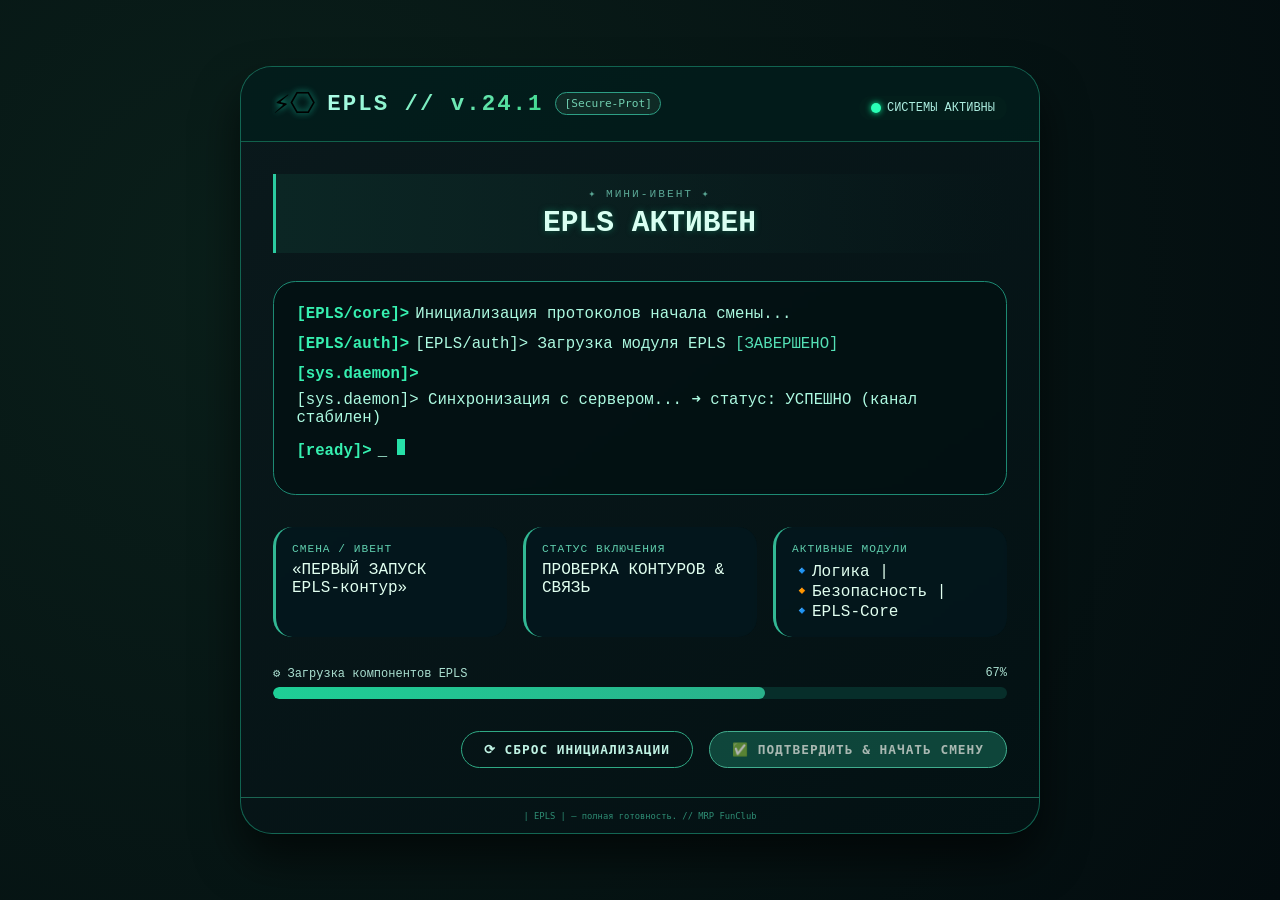
==== EPLS.html @ 1d7d5c6e "Visual_menu" ====
<!DOCTYPE html>
<html lang="ru">
<head>
    <meta charset="UTF-8">
    <meta name="viewport" content="width=device-width, initial-scale=1.0, user-scalable=no">
    <title>EPLS | Инициализация смены | НРП-доступ</title>
    <style>
        * {
            margin: 0;
            padding: 0;
            box-sizing: border-box;
            user-select: none;
        }

        body {
            min-height: 100vh;
            background: radial-gradient(circle at 20% 30%, #0a1f1a, #030c0f);
            display: flex;
            justify-content: center;
            align-items: center;
            font-family: 'Segoe UI', 'Courier New', 'Fira Code', 'Monaco', monospace;
            padding: 1.5rem;
            position: relative;
            animation: bgPulse 8s ease-in-out infinite;
        }

        @keyframes bgPulse {
            0% { background: radial-gradient(circle at 20% 30%, #0a1f1a, #030c0f); }
            50% { background: radial-gradient(circle at 70% 60%, #0e2a24, #021010); }
            100% { background: radial-gradient(circle at 20% 30%, #0a1f1a, #030c0f); }
        }

        .epuls-panel {
            max-width: 800px;
            width: 100%;
            background: #0b1b1e;
            background: linear-gradient(145deg, #0a191c 0%, #031113 100%);
            border-radius: 2rem;
            box-shadow: 0 25px 45px rgba(0, 0, 0, 0.6);
            backdrop-filter: blur(1px);
            border: 1px solid rgba(30, 180, 140, 0.5);
            transition: filter 0.2s, box-shadow 0.3s ease;
            animation: panelGlow 3s ease-in-out infinite;
        }

        @keyframes panelGlow {
            0% { box-shadow: 0 25px 45px rgba(0,0,0,0.6), 0 0 0 2px rgba(20,130,100,0.25); }
            50% { box-shadow: 0 25px 55px rgba(0,0,0,0.7), 0 0 0 3px rgba(40,200,140,0.5); }
            100% { box-shadow: 0 25px 45px rgba(0,0,0,0.6), 0 0 0 2px rgba(20,130,100,0.25); }
        }

        .ep-header {
            padding: 1.2rem 2rem;
            border-bottom: 1px solid rgba(40, 200, 150, 0.4);
            background: rgba(0, 30, 28, 0.7);
            border-radius: 2rem 2rem 0 0;
            display: flex;
            justify-content: space-between;
            align-items: baseline;
            flex-wrap: wrap;
            gap: 0.5rem;
        }

        .sys-badge {
            display: flex;
            align-items: center;
            gap: 12px;
        }

        .sys-icon {
            font-size: 1.8rem;
            filter: drop-shadow(0 0 3px #1ccfaa);
            animation: iconPulse 2s ease-in-out infinite;
        }

        @keyframes iconPulse {
            0% { filter: drop-shadow(0 0 3px #1ccfaa); transform: scale(1); }
            50% { filter: drop-shadow(0 0 10px #3effc3); transform: scale(1.05); }
            100% { filter: drop-shadow(0 0 3px #1ccfaa); transform: scale(1); }
        }

        .sys-title {
            font-size: 1.4rem;
            font-weight: 600;
            letter-spacing: 2px;
            background: linear-gradient(135deg, #b0ffea, #3dd68c);
            background-clip: text;
            -webkit-background-clip: text;
            color: transparent;
        }

        .version-tag {
            font-family: monospace;
            font-size: 0.7rem;
            background: #0f2a25;
            padding: 4px 8px;
            border-radius: 20px;
            color: #71cfb0;
            border: 0.5px solid #2e9f85;
        }

        .status-led {
            display: flex;
            align-items: center;
            gap: 6px;
            font-size: 0.75rem;
            background: #031e1b;
            padding: 5px 12px;
            border-radius: 30px;
            color: #adeee1;
        }

        .led {
            width: 10px;
            height: 10px;
            border-radius: 50%;
            background-color: #2affb6;
            box-shadow: 0 0 6px #0affa0;
            animation: pulseGreen 1.8s infinite;
        }

        @keyframes pulseGreen {
            0% { opacity: 0.4; }
            100% { opacity: 1; }
        }

        .ep-content {
            padding: 2rem 2rem 1.8rem;
        }

        .event-title {
            text-align: center;
            margin-bottom: 1.8rem;
            border-left: 3px solid #2bcba0;
            background: linear-gradient(90deg, #0b2624, transparent);
            padding: 0.8rem 0 0.8rem 1rem;
        }

        .mini-event {
            font-size: 0.7rem;
            text-transform: uppercase;
            letter-spacing: 2px;
            font-weight: 400;
            color: #5aa694;
        }

        .main-greeting {
            font-size: 1.85rem;
            font-weight: 700;
            color: #d9fff2;
            text-shadow: 0 0 6px #0f614a;
            margin-top: 6px;
        }

        .welcome-message {
            background: #021012b3;
            padding: 1.4rem;
            border-radius: 1.4rem;
            margin: 1rem 0 2rem 0;
            border: 1px solid #1d8a73;
            backdrop-filter: blur(3px);
        }

        .line-system {
            font-family: 'Courier New', monospace;
            font-size: 0.98rem;
            color: #bef2e5;
            margin-bottom: 12px;
            display: flex;
            flex-wrap: wrap;
            gap: 6px;
            align-items: baseline;
        }

        .prompt {
            color: #36f0b0;
            font-weight: bold;
        }

        .sys-msg {
            color: #adfae1;
        }

        .blink-cursor {
            background-color: #27e0a8;
            width: 8px;
            height: 1rem;
            display: inline-block;
            margin-left: 4px;
            animation: blink 1s step-end infinite;
        }

        @keyframes blink {
            0%, 100% { opacity: 1; }
            50% { opacity: 0; }
        }

        .info-grid {
            display: flex;
            flex-wrap: wrap;
            gap: 1rem;
            margin-top: 1.8rem;
            justify-content: space-between;
        }

        .info-card {
            flex: 1;
            background: #04181fba;
            border-radius: 1.2rem;
            padding: 1rem;
            border-left: 3px solid #32b894;
            backdrop-filter: blur(2px);
            transition: all 0.3s ease;
        }

        .info-card:hover {
            transform: translateY(-2px);
            box-shadow: 0 0 15px rgba(50, 200, 140, 0.3);
        }

        .info-label {
            font-size: 0.7rem;
            letter-spacing: 1px;
            color: #60cfae;
            text-transform: uppercase;
        }

        .info-value {
            font-size: 1rem;
            font-weight: 500;
            margin-top: 6px;
            word-break: break-word;
            color: #e1fff0;
        }

        .progress-area {
            margin: 1.8rem 0 1.2rem;
        }

        .progress-text {
            display: flex;
            justify-content: space-between;
            font-size: 0.75rem;
            margin-bottom: 6px;
            color: #aadfd0;
        }

        .progress-bar-bg {
            background: #072e2a;
            border-radius: 20px;
            height: 12px;
            overflow: hidden;
        }

        .progress-fill {
            width: 0%;
            height: 100%;
            background: linear-gradient(90deg, #1ecf96, #29b28b);
            border-radius: 20px;
            transition: width 0.1s linear;
        }

        .action-buttons {
            display: flex;
            gap: 1rem;
            justify-content: flex-end;
            margin-top: 2rem;
            flex-wrap: wrap;
        }

        .ep-button {
            background: transparent;
            border: 1px solid #2fa984;
            padding: 10px 22px;
            border-radius: 40px;
            font-family: monospace;
            font-weight: bold;
            font-size: 0.8rem;
            letter-spacing: 1px;
            color: #c0f3e4;
            cursor: pointer;
            transition: all 0.2s;
        }

        .ep-button:hover {
            background: #1b6e5a60;
            border-color: #6affcf;
            color: #ffffff;
            box-shadow: 0 0 10px #21bd8d30;
        }

        .ep-button-primary {
            background: #1b7b63b3;
            border-color: #5cefc2;
            color: #f0fff5;
        }

        .footer-sec {
            border-top: 1px solid #1b6552;
            padding: 0.8rem 2rem;
            font-size: 0.55rem;
            text-align: center;
            color: #2e8d74;
            font-family: monospace;
        }

        .modal-overlay {
            position: fixed;
            top: 0;
            left: 0;
            width: 100%;
            height: 100%;
            background: rgba(1, 15, 12, 0.9);
            backdrop-filter: blur(6px);
            display: flex;
            align-items: center;
            justify-content: center;
            z-index: 1000;
            font-family: 'Courier New', monospace;
        }

        .modal-card {
            background: linear-gradient(145deg, #0d2527, #04181a);
            border-radius: 2rem;
            max-width: 420px;
            width: 90%;
            border: 1px solid #2dbb93;
            box-shadow: 0 20px 35px rgba(0,0,0,0.6);
            padding: 1.8rem 2rem;
        }

        .modal-card h3 {
            color: #abffe6;
            font-size: 1.4rem;
            margin-bottom: 0.5rem;
        }

        .modal-sub {
            color: #62bba2;
            font-size: 0.8rem;
            margin-bottom: 1.5rem;
            border-left: 2px solid #32b38a;
            padding-left: 12px;
        }

        .nick-input {
            width: 100%;
            background: #02221f;
            border: 1px solid #2f9d80;
            padding: 12px 16px;
            border-radius: 60px;
            font-size: 1rem;
            font-family: 'Courier New', monospace;
            color: #dcffee;
            outline: none;
        }

        .nick-input:focus {
            border-color: #7aeecb;
            box-shadow: 0 0 10px #36e0b0;
        }

        .modal-buttons {
            display: flex;
            justify-content: flex-end;
            gap: 12px;
            margin-top: 1.8rem;
        }

        .modal-btn {
            background: transparent;
            border: 1px solid #308a6f;
            padding: 8px 20px;
            border-radius: 40px;
            font-family: monospace;
            font-weight: bold;
            color: #caf7ea;
            cursor: pointer;
        }

        .modal-btn-primary {
            background: #1f755fc9;
            border-color: #56eec6;
            color: white;
        }

        .tooltip-hint {
            position: fixed;
            bottom: 30px;
            left: 50%;
            transform: translateX(-50%);
            background: #0c2628e6;
            backdrop-filter: blur(12px);
            border-left: 4px solid #4bffc3;
            border-radius: 20px;
            padding: 14px 26px;
            font-family: 'Courier New', monospace;
            font-size: 0.95rem;
            color: #e1ffef;
            z-index: 1100;
            white-space: nowrap;
            animation: slideUpFade 0.25s ease-out;
        }

        @keyframes slideUpFade {
            from { opacity: 0; transform: translateX(-50%) translateY(20px); }
            to { opacity: 1; transform: translateX(-50%) translateY(0); }
        }

        .epuls-panel.blur-effect {
            filter: blur(2px);
            pointer-events: none;
        }

        @media (max-width: 580px) {
            .main-greeting { font-size: 1.3rem; }
            .ep-content { padding: 1.2rem; }
            .info-grid { flex-direction: column; }
            .tooltip-hint { white-space: normal; text-align: center; width: 90%; font-size: 0.8rem; }
        }
    </style>
</head>
<body>

<div class="epuls-panel" id="eplsPanel">
    <div class="ep-header">
        <div class="sys-badge">
            <span class="sys-icon">⚡⎔</span>
            <span class="sys-title">EPLS // v.24.1</span>
            <span class="version-tag">[Secure-Prot]</span>
        </div>
        <div class="status-led">
            <span class="led"></span>
            <span>СИСТЕМЫ АКТИВНЫ</span>
        </div>
    </div>

    <div class="ep-content">
        <div class="event-title">
            <div class="mini-event">✦ МИНИ-ИВЕНТ ✦</div>
            <div class="main-greeting">EPLS АКТИВЕН</div>
        </div>

        <div class="welcome-message" id="logArea">
            <div class="line-system">
                <span class="prompt">[EPLS/core]></span>
                <span class="sys-msg" id="line0">Инициализация протоколов начала смены...</span>
            </div>
            <div class="line-system">
                <span class="prompt">[EPLS/auth]></span>
                <span class="sys-msg" id="line1">Загрузка модуля EPLS</span>
            </div>
            <div class="line-system">
                <span class="prompt">[sys.daemon]></span>
                <span class="sys-msg" id="line2">Синхронизация с сервером... ➜ статус: УСПЕШНО</span>
            </div>
            <div class="line-system" id="cursorLine">
                <span class="prompt">[ready]></span>
                <span class="sys-msg">_</span><span class="blink-cursor"></span>
            </div>
        </div>

        <div class="info-grid">
            <div class="info-card">
                <div class="info-label">СМЕНА / ИВЕНТ</div>
                <div class="info-value">«ПЕРВЫЙ ЗАПУСК <br> EPLS-контур»</div>
            </div>
            <div class="info-card">
                <div class="info-label">СТАТУС ВКЛЮЧЕНИЯ</div>
                <div class="info-value" id="statusValue">ЗАПУСК ЯДРА ...</div>
            </div>
            <div class="info-card">
                <div class="info-label">АКТИВНЫЕ МОДУЛИ</div>
                <div class="info-value">🔹Логика | 🔸Безопасность | 🔹EPLS-Core</div>
            </div>
        </div>

        <div class="progress-area">
            <div class="progress-text">
                <span>⚙️ Загрузка компонентов EPLS</span>
                <span id="progressPercent">0%</span>
            </div>
            <div class="progress-bar-bg">
                <div class="progress-fill" id="progressFill"></div>
            </div>
        </div>

        <div class="action-buttons">
            <button class="ep-button" id="resetBtn">⟳ СБРОС ИНИЦИАЛИЗАЦИИ</button>
            <button class="ep-button ep-button-primary" id="confirmBtn">✅ ПОДТВЕРДИТЬ & НАЧАТЬ СМЕНУ</button>
        </div>
    </div>

    <div class="footer-sec">
        | EPLS | — полная готовность. // MRP FunClub
    </div>
</div>

<script>
    (function() {
        const progressFill = document.getElementById('progressFill');
        const progressPercentSpan = document.getElementById('progressPercent');
        const statusSpan = document.getElementById('statusValue');
        const line0 = document.getElementById('line0');
        const line1 = document.getElementById('line1');
        const line2 = document.getElementById('line2');
        const cursorLineDiv = document.getElementById('cursorLine');
        const confirmBtn = document.getElementById('confirmBtn');
        const resetBtn = document.getElementById('resetBtn');
        const panel = document.getElementById('eplsPanel');

        let currentPercent = 0;
        let isBootCompleted = false;
        let sessionActive = false;
        let interval = null;

        const statusMessages = [
            { max: 20, text: "ЗАПУСК ЯДРА ..." },
            { max: 45, text: "ЗАГРУЗКА EPLS-МОДУЛЕЙ" },
            { max: 70, text: "ПРОВЕРКА КОНТУРОВ & СВЯЗЬ" },
            { max: 90, text: "ФИНАЛЬНАЯ КАЛИБРОВКА" },
            { max: 100, text: "ПРОВЕРКА ЦЕЛОСТНОСТИ" }
        ];

        function updateStatus(percent) {
            for (let s of statusMessages) {
                if (percent < s.max) {
                    statusSpan.innerText = s.text;
                    return;
                }
            }
            statusSpan.innerText = "✅ ВСЕ СИСТЕМЫ АКТИВИРОВАНЫ";
        }

        function updateProgress(percent) {
            percent = Math.min(100, Math.max(0, percent));
            currentPercent = percent;
            progressFill.style.width = percent + "%";
            progressPercentSpan.innerText = percent + "%";
            updateStatus(percent);

            if (percent >= 25 && !line1.innerHTML.includes("ЗАВЕРШЕНО")) {
                if (percent >= 25) {
                    line1.innerHTML = "[EPLS/auth]> Загрузка модуля EPLS <span style='color:#54e0b5'>[ЗАВЕРШЕНО]</span>";
                }
            }
            if (percent >= 55 && !line2.innerHTML.includes("канал стабилен")) {
                if (percent >= 55) {
                    line2.innerHTML = "[sys.daemon]> Синхронизация с сервером... ➜ статус: УСПЕШНО (канал стабилен)";
                }
            }
            if (percent >= 85 && !line0.innerHTML.includes("ВЫПОЛНЕНО")) {
                if (percent >= 85) {
                    line0.innerHTML = "[EPLS/core]> Инициализация протоколов начала смены... <span style='color:#5cf0bd'>[ВЫПОЛНЕНО]</span>";
                }
            }

            if (percent === 100 && !isBootCompleted) {
                isBootCompleted = true;
                if (interval) clearInterval(interval);
                interval = null;
                statusSpan.innerText = "✅ ГОТОВНОСТЬ 100% | EPLS АКТИВНА";
                
                if (cursorLineDiv && !document.getElementById('finalReadyMsg')) {
                    const finalMsg = document.createElement('div');
                    finalMsg.className = 'line-system';
                    finalMsg.id = 'finalReadyMsg';
                    finalMsg.innerHTML = '<span class="prompt">[EPLS/ready]></span> <span class="sys-msg" style="color:#b4ffe0;">★ Система готова к работе. Добро пожаловать. ★</span>';
                    cursorLineDiv.insertAdjacentElement('beforebegin', finalMsg);
                    cursorLineDiv.style.opacity = '0.6';
                    const cursorSpan = cursorLineDiv.querySelector('.blink-cursor');
                    if (cursorSpan) cursorSpan.style.animation = 'none';
                }
                
                confirmBtn.disabled = false;
                confirmBtn.style.opacity = '1';
            }
        }

        function startBoot() {
            if (interval) clearInterval(interval);
            let percent = 0;
            updateProgress(0);
            
            interval = setInterval(() => {
                if (percent >= 100) {
                    clearInterval(interval);
                    interval = null;
                    updateProgress(100);
                } else {
                    percent += Math.random() * 3 + 1.5;
                    if (percent > 100) percent = 100;
                    updateProgress(Math.floor(percent));
                }
            }, 60);
        }

        function fullReset() {
            if (sessionActive) return;
            if (interval) clearInterval(interval);
            isBootCompleted = false;
            currentPercent = 0;
            
            line0.innerHTML = "[EPLS/core]> Инициализация протоколов начала смены...";
            line1.innerHTML = "[EPLS/auth]> Загрузка модуля EPLS";
            line2.innerHTML = "[sys.daemon]> Синхронизация с сервером... ➜ статус: УСПЕШНО";
            
            const finalMsgElem = document.getElementById('finalReadyMsg');
            if (finalMsgElem) finalMsgElem.remove();
            const nrpHint = document.getElementById('nrpHintTerm');
            if (nrpHint) nrpHint.remove();
            
            cursorLineDiv.style.opacity = '1';
            cursorLineDiv.innerHTML = '<span class="prompt">[ready]></span> <span class="sys-msg">_</span><span class="blink-cursor"></span>';
            
            confirmBtn.disabled = true;
            confirmBtn.style.opacity = '0.7';
            statusSpan.innerText = "ЗАПУСК ЯДРА ...";
            progressFill.style.width = "0%";
            progressPercentSpan.innerText = "0%";
            
            startBoot();
        }

        function showNicknameModal(onConfirm) {
            const overlay = document.createElement('div');
            overlay.className = 'modal-overlay';
            overlay.innerHTML = `
                <div class="modal-card">
                    <h3>🔐 ИНИЦИАЛИЗАЦИЯ</h3>
                    <div class="modal-sub">Система требует идентификации оператора перед доступом к работе</div>
                    <input type="text" class="nick-input" id="operatorNick" placeholder="Введите ваш ник / позывной" autocomplete="off">
                    <div class="modal-buttons">
                        <button class="modal-btn" id="modalCancelBtn">ОТМЕНА</button>
                        <button class="modal-btn modal-btn-primary" id="modalConfirmBtn">ПОДТВЕРДИТЬ</button>
                    </div>
                </div>
            `;
            document.body.appendChild(overlay);
            const inputField = overlay.querySelector('#operatorNick');
            const confirmModalBtn = overlay.querySelector('#modalConfirmBtn');
            const cancelModalBtn = overlay.querySelector('#modalCancelBtn');
            
            const closeModal = () => overlay.remove();
            
            const submitNick = () => {
                let nick = inputField.value.trim();
                if (nick === "") nick = "Guest_Operator";
                closeModal();
                onConfirm(nick);
            };
            
            confirmModalBtn.addEventListener('click', submitNick);
            cancelModalBtn.addEventListener('click', () => {
                closeModal();
                panel.classList.remove('blur-effect');
                confirmBtn.disabled = false;
                sessionActive = false;
            });
            inputField.addEventListener('keypress', (e) => {
                if (e.key === 'Enter') submitNick();
            });
            setTimeout(() => inputField.focus(), 50);
        }

        function showNRPTooltip() {
            const existing = document.querySelector('.tooltip-hint');
            if (existing) existing.remove();
            const tooltip = document.createElement('div');
            tooltip.className = 'tooltip-hint';
            tooltip.innerHTML = '🤖 НРП: Для использования бота используйте команду <strong style="color:#a9ffdb">/ask [запрос]</strong>';
            document.body.appendChild(tooltip);
            setTimeout(() => {
                if (tooltip) tooltip.style.opacity = '0';
                setTimeout(() => tooltip?.remove(), 500);
            }, 7000);
        }

        function confirmAndStart() {
            if (sessionActive) return;
            
            if (!isBootCompleted && currentPercent < 100) {
                const warnMsg = document.createElement('div');
                warnMsg.innerText = '⚠️ Инициализация EPLS не завершена. Дождитесь 100% ⚠️';
                warnMsg.style.position = 'fixed';
                warnMsg.style.bottom = '70px';
                warnMsg.style.left = '50%';
                warnMsg.style.transform = 'translateX(-50%)';
                warnMsg.style.background = '#2a1f1a';
                warnMsg.style.border = '1px solid #e68a5e';
                warnMsg.style.padding = '6px 16px';
                warnMsg.style.borderRadius = '20px';
                warnMsg.style.fontSize = '0.7rem';
                warnMsg.style.color = '#ffbc9a';
                document.body.appendChild(warnMsg);
                setTimeout(() => warnMsg.remove(), 2000);
                return;
            }
            
            if (isBootCompleted && !sessionActive) {
                sessionActive = true;
                confirmBtn.disabled = true;
                panel.classList.add('blur-effect');
                
                showNicknameModal((enteredNick) => {
                    panel.classList.remove('blur-effect');
                    
                    const initMsg = document.createElement('div');
                    initMsg.innerText = `✅ Инициализация оператора "${enteredNick}" завершена. Доступ открыт.`;
                    initMsg.style.position = 'fixed';
                    initMsg.style.bottom = '90px';
                    initMsg.style.left = '50%';
                    initMsg.style.transform = 'translateX(-50%)';
                    initMsg.style.backgroundColor = '#0c2e28';
                    initMsg.style.border = '1px solid #3ce6b5';
                    initMsg.style.padding = '10px 22px';
                    initMsg.style.borderRadius = '40px';
                    initMsg.style.fontFamily = 'monospace';
                    initMsg.style.fontSize = '0.8rem';
                    initMsg.style.color = '#e5ffef';
                    initMsg.style.zIndex = '1100';
                    initMsg.style.whiteSpace = 'nowrap';
                    if (window.innerWidth < 600) initMsg.style.whiteSpace = 'normal';
                    initMsg.style.textAlign = 'center';
                    document.body.appendChild(initMsg);
                    setTimeout(() => {
                        initMsg.style.opacity = '0';
                        setTimeout(() => initMsg.remove(), 600);
                    }, 2800);
                    
                    showNRPTooltip();
                    
                    const termExtra = document.createElement('div');
                    termExtra.className = 'line-system';
                    termExtra.style.marginTop = '10px';
                    termExtra.innerHTML = `<span class="prompt">[NRP/auth]></span> <span class="sys-msg">Доступ активирован: /ask [запрос]</span>`;
                    const logContainer = document.getElementById('logArea');
                    if (logContainer && !document.getElementById('nrpHintTerm')) {
                        termExtra.id = 'nrpHintTerm';
                        logContainer.appendChild(termExtra);
                    }
                    
                    confirmBtn.disabled = false;
                });
            }
        }

        confirmBtn.addEventListener('click', confirmAndStart);
        resetBtn.addEventListener('click', () => {
            if (sessionActive) {
                const warnBlock = document.createElement('div');
                warnBlock.innerText = '⛔ Смена уже активирована. Сброс недоступен.';
                warnBlock.style.position = 'fixed';
                warnBlock.style.bottom = '70px';
                warnBlock.style.left = '50%';
                warnBlock.style.transform = 'translateX(-50%)';
                warnBlock.style.background = '#1e2a28';
                warnBlock.style.border = '1px solid #de9d6e';
                warnBlock.style.padding = '6px 16px';
                warnBlock.style.borderRadius = '20px';
                warnBlock.style.color = '#ffd7b5';
                document.body.appendChild(warnBlock);
                setTimeout(() => warnBlock.remove(), 2000);
                return;
            }
            fullReset();
        });
        
        startBoot();
        confirmBtn.disabled = true;
        confirmBtn.style.opacity = '0.7';
        sessionActive = false;
    })();
</script>
</body>
</html>
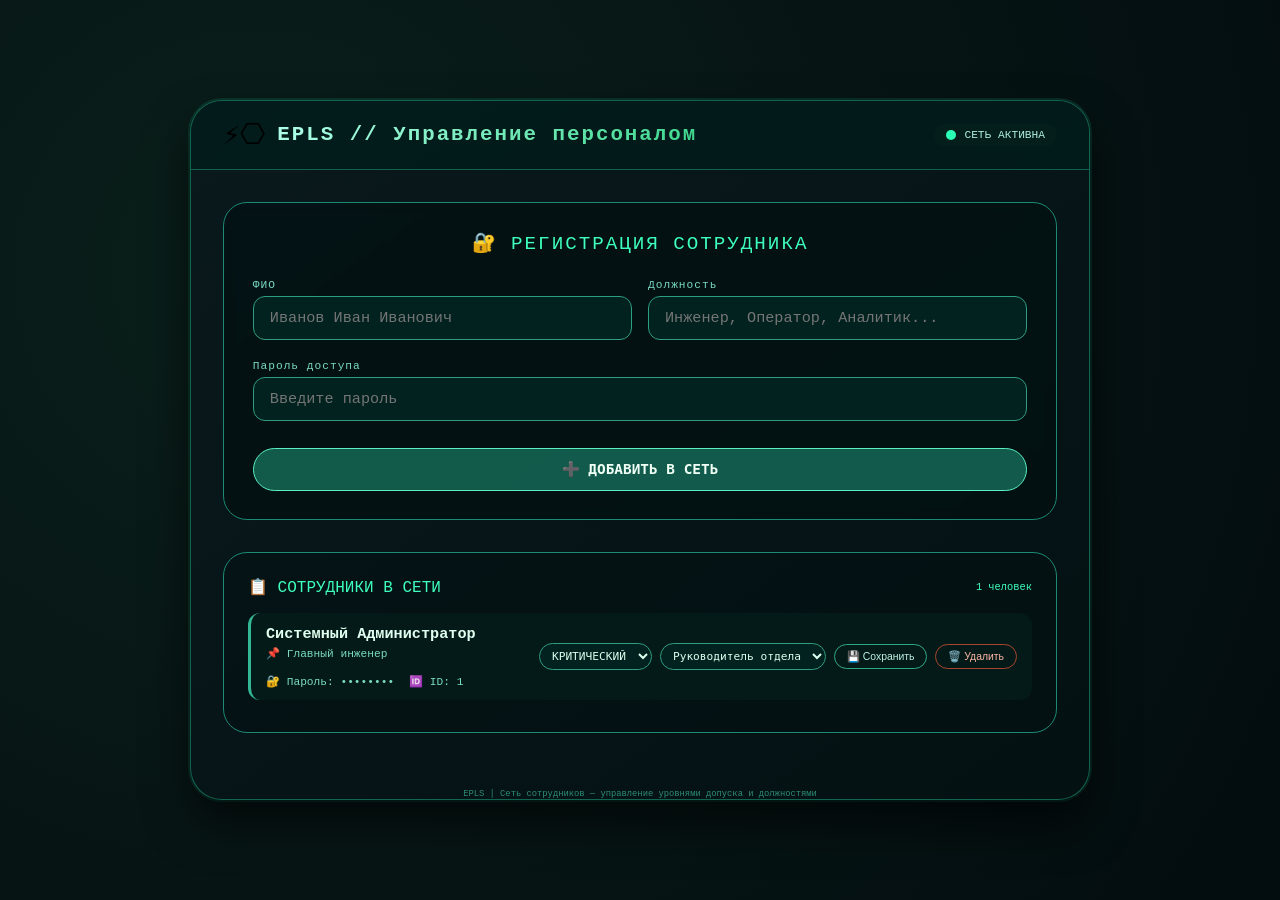
==== commit a35d6ae6: "Visual" ====
--- a/EPLS.html
+++ b/EPLS.html
@@ -3,7 +3,7 @@
 <head>
     <meta charset="UTF-8">
     <meta name="viewport" content="width=device-width, initial-scale=1.0, user-scalable=no">
-    <title>EPLS | Инициализация смены | НРП-доступ</title>
+    <title>EPLS | Система авторизации сотрудников</title>
     <style>
         * {
             margin: 0;
@@ -25,38 +25,35 @@
         }
 
         @keyframes bgPulse {
-            0% { background: radial-gradient(circle at 20% 30%, #0a1f1a, #030c0f); }
+            0%, 100% { background: radial-gradient(circle at 20% 30%, #0a1f1a, #030c0f); }
             50% { background: radial-gradient(circle at 70% 60%, #0e2a24, #021010); }
-            100% { background: radial-gradient(circle at 20% 30%, #0a1f1a, #030c0f); }
-        }
-
+        }
+
+        /* Основной контейнер */
+        .epls-container {
+            max-width: 900px;
+            width: 100%;
+        }
+
+        /* Терминал */
         .epuls-panel {
-            max-width: 800px;
             width: 100%;
-            background: #0b1b1e;
             background: linear-gradient(145deg, #0a191c 0%, #031113 100%);
             border-radius: 2rem;
-            box-shadow: 0 25px 45px rgba(0, 0, 0, 0.6);
+            box-shadow: 0 25px 45px rgba(0, 0, 0, 0.6), 0 0 0 2px rgba(20, 130, 100, 0.25);
             backdrop-filter: blur(1px);
             border: 1px solid rgba(30, 180, 140, 0.5);
-            transition: filter 0.2s, box-shadow 0.3s ease;
-            animation: panelGlow 3s ease-in-out infinite;
-        }
-
-        @keyframes panelGlow {
-            0% { box-shadow: 0 25px 45px rgba(0,0,0,0.6), 0 0 0 2px rgba(20,130,100,0.25); }
-            50% { box-shadow: 0 25px 55px rgba(0,0,0,0.7), 0 0 0 3px rgba(40,200,140,0.5); }
-            100% { box-shadow: 0 25px 45px rgba(0,0,0,0.6), 0 0 0 2px rgba(20,130,100,0.25); }
+            transition: filter 0.2s;
         }
 
         .ep-header {
-            padding: 1.2rem 2rem;
+            padding: 1rem 2rem;
             border-bottom: 1px solid rgba(40, 200, 150, 0.4);
             background: rgba(0, 30, 28, 0.7);
             border-radius: 2rem 2rem 0 0;
             display: flex;
             justify-content: space-between;
-            align-items: baseline;
+            align-items: center;
             flex-wrap: wrap;
             gap: 0.5rem;
         }
@@ -69,18 +66,16 @@
 
         .sys-icon {
             font-size: 1.8rem;
-            filter: drop-shadow(0 0 3px #1ccfaa);
             animation: iconPulse 2s ease-in-out infinite;
         }
 
         @keyframes iconPulse {
-            0% { filter: drop-shadow(0 0 3px #1ccfaa); transform: scale(1); }
+            0%, 100% { filter: drop-shadow(0 0 3px #1ccfaa); transform: scale(1); }
             50% { filter: drop-shadow(0 0 10px #3effc3); transform: scale(1.05); }
-            100% { filter: drop-shadow(0 0 3px #1ccfaa); transform: scale(1); }
         }
 
         .sys-title {
-            font-size: 1.4rem;
+            font-size: 1.3rem;
             font-weight: 600;
             letter-spacing: 2px;
             background: linear-gradient(135deg, #b0ffea, #3dd68c);
@@ -89,21 +84,11 @@
             color: transparent;
         }
 
-        .version-tag {
-            font-family: monospace;
+        .status-led {
+            display: flex;
+            align-items: center;
+            gap: 8px;
             font-size: 0.7rem;
-            background: #0f2a25;
-            padding: 4px 8px;
-            border-radius: 20px;
-            color: #71cfb0;
-            border: 0.5px solid #2e9f85;
-        }
-
-        .status-led {
-            display: flex;
-            align-items: center;
-            gap: 6px;
-            font-size: 0.75rem;
             background: #031e1b;
             padding: 5px 12px;
             border-radius: 30px;
@@ -115,276 +100,238 @@
             height: 10px;
             border-radius: 50%;
             background-color: #2affb6;
-            box-shadow: 0 0 6px #0affa0;
-            animation: pulseGreen 1.8s infinite;
-        }
-
-        @keyframes pulseGreen {
-            0% { opacity: 0.4; }
-            100% { opacity: 1; }
+            animation: blink 1s step-end infinite;
         }
 
         .ep-content {
-            padding: 2rem 2rem 1.8rem;
-        }
-
-        .event-title {
+            padding: 2rem;
+        }
+
+        /* Форма регистрации */
+        .register-form {
+            background: rgba(2, 16, 18, 0.7);
+            backdrop-filter: blur(5px);
+            border-radius: 1.5rem;
+            padding: 1.8rem;
+            border: 1px solid #1d8a73;
+            margin-bottom: 2rem;
+        }
+
+        .form-title {
+            font-size: 1.2rem;
+            color: #3effbc;
+            margin-bottom: 1.5rem;
             text-align: center;
-            margin-bottom: 1.8rem;
-            border-left: 3px solid #2bcba0;
-            background: linear-gradient(90deg, #0b2624, transparent);
-            padding: 0.8rem 0 0.8rem 1rem;
-        }
-
-        .mini-event {
+            letter-spacing: 2px;
+        }
+
+        .form-group {
+            margin-bottom: 1.2rem;
+        }
+
+        .form-group label {
+            display: block;
             font-size: 0.7rem;
-            text-transform: uppercase;
-            letter-spacing: 2px;
-            font-weight: 400;
-            color: #5aa694;
-        }
-
-        .main-greeting {
-            font-size: 1.85rem;
-            font-weight: 700;
-            color: #d9fff2;
-            text-shadow: 0 0 6px #0f614a;
-            margin-top: 6px;
-        }
-
-        .welcome-message {
-            background: #021012b3;
-            padding: 1.4rem;
-            border-radius: 1.4rem;
-            margin: 1rem 0 2rem 0;
-            border: 1px solid #1d8a73;
-            backdrop-filter: blur(3px);
-        }
-
-        .line-system {
-            font-family: 'Courier New', monospace;
-            font-size: 0.98rem;
-            color: #bef2e5;
-            margin-bottom: 12px;
-            display: flex;
-            flex-wrap: wrap;
-            gap: 6px;
-            align-items: baseline;
-        }
-
-        .prompt {
-            color: #36f0b0;
-            font-weight: bold;
-        }
-
-        .sys-msg {
-            color: #adfae1;
-        }
-
-        .blink-cursor {
-            background-color: #27e0a8;
-            width: 8px;
-            height: 1rem;
-            display: inline-block;
-            margin-left: 4px;
-            animation: blink 1s step-end infinite;
-        }
-
-        @keyframes blink {
-            0%, 100% { opacity: 1; }
-            50% { opacity: 0; }
-        }
-
-        .info-grid {
-            display: flex;
-            flex-wrap: wrap;
-            gap: 1rem;
-            margin-top: 1.8rem;
-            justify-content: space-between;
-        }
-
-        .info-card {
-            flex: 1;
-            background: #04181fba;
-            border-radius: 1.2rem;
-            padding: 1rem;
-            border-left: 3px solid #32b894;
-            backdrop-filter: blur(2px);
-            transition: all 0.3s ease;
-        }
-
-        .info-card:hover {
-            transform: translateY(-2px);
-            box-shadow: 0 0 15px rgba(50, 200, 140, 0.3);
-        }
-
-        .info-label {
-            font-size: 0.7rem;
+            color: #7adbc2;
+            margin-bottom: 5px;
             letter-spacing: 1px;
-            color: #60cfae;
-            text-transform: uppercase;
-        }
-
-        .info-value {
-            font-size: 1rem;
-            font-weight: 500;
-            margin-top: 6px;
-            word-break: break-word;
-            color: #e1fff0;
-        }
-
-        .progress-area {
-            margin: 1.8rem 0 1.2rem;
-        }
-
-        .progress-text {
-            display: flex;
-            justify-content: space-between;
-            font-size: 0.75rem;
-            margin-bottom: 6px;
-            color: #aadfd0;
-        }
-
-        .progress-bar-bg {
-            background: #072e2a;
-            border-radius: 20px;
-            height: 12px;
-            overflow: hidden;
-        }
-
-        .progress-fill {
-            width: 0%;
-            height: 100%;
-            background: linear-gradient(90deg, #1ecf96, #29b28b);
-            border-radius: 20px;
-            transition: width 0.1s linear;
-        }
-
-        .action-buttons {
-            display: flex;
-            gap: 1rem;
-            justify-content: flex-end;
-            margin-top: 2rem;
-            flex-wrap: wrap;
-        }
-
-        .ep-button {
-            background: transparent;
-            border: 1px solid #2fa984;
-            padding: 10px 22px;
-            border-radius: 40px;
-            font-family: monospace;
-            font-weight: bold;
-            font-size: 0.8rem;
-            letter-spacing: 1px;
-            color: #c0f3e4;
-            cursor: pointer;
-            transition: all 0.2s;
-        }
-
-        .ep-button:hover {
-            background: #1b6e5a60;
-            border-color: #6affcf;
-            color: #ffffff;
-            box-shadow: 0 0 10px #21bd8d30;
-        }
-
-        .ep-button-primary {
-            background: #1b7b63b3;
-            border-color: #5cefc2;
-            color: #f0fff5;
-        }
-
-        .footer-sec {
-            border-top: 1px solid #1b6552;
-            padding: 0.8rem 2rem;
-            font-size: 0.55rem;
-            text-align: center;
-            color: #2e8d74;
-            font-family: monospace;
-        }
-
-        .modal-overlay {
-            position: fixed;
-            top: 0;
-            left: 0;
-            width: 100%;
-            height: 100%;
-            background: rgba(1, 15, 12, 0.9);
-            backdrop-filter: blur(6px);
-            display: flex;
-            align-items: center;
-            justify-content: center;
-            z-index: 1000;
-            font-family: 'Courier New', monospace;
-        }
-
-        .modal-card {
-            background: linear-gradient(145deg, #0d2527, #04181a);
-            border-radius: 2rem;
-            max-width: 420px;
-            width: 90%;
-            border: 1px solid #2dbb93;
-            box-shadow: 0 20px 35px rgba(0,0,0,0.6);
-            padding: 1.8rem 2rem;
-        }
-
-        .modal-card h3 {
-            color: #abffe6;
-            font-size: 1.4rem;
-            margin-bottom: 0.5rem;
-        }
-
-        .modal-sub {
-            color: #62bba2;
-            font-size: 0.8rem;
-            margin-bottom: 1.5rem;
-            border-left: 2px solid #32b38a;
-            padding-left: 12px;
-        }
-
-        .nick-input {
+        }
+
+        .form-group input, .form-group select {
             width: 100%;
             background: #02221f;
             border: 1px solid #2f9d80;
             padding: 12px 16px;
-            border-radius: 60px;
-            font-size: 1rem;
+            border-radius: 12px;
+            font-size: 0.95rem;
             font-family: 'Courier New', monospace;
             color: #dcffee;
             outline: none;
-        }
-
-        .nick-input:focus {
+            transition: 0.2s;
+        }
+
+        .form-group input:focus, .form-group select:focus {
             border-color: #7aeecb;
             box-shadow: 0 0 10px #36e0b0;
         }
 
-        .modal-buttons {
-            display: flex;
-            justify-content: flex-end;
-            gap: 12px;
-            margin-top: 1.8rem;
-        }
-
-        .modal-btn {
-            background: transparent;
-            border: 1px solid #308a6f;
-            padding: 8px 20px;
+        .form-group select option {
+            background: #02221f;
+            color: #dcffee;
+        }
+
+        .form-row {
+            display: flex;
+            gap: 1rem;
+            flex-wrap: wrap;
+        }
+
+        .form-row .form-group {
+            flex: 1;
+        }
+
+        .submit-btn {
+            background: #1b7b63b3;
+            border: 1px solid #5cefc2;
+            padding: 12px 24px;
             border-radius: 40px;
             font-family: monospace;
             font-weight: bold;
-            color: #caf7ea;
+            font-size: 0.9rem;
+            color: #f0fff5;
             cursor: pointer;
-        }
-
-        .modal-btn-primary {
-            background: #1f755fc9;
-            border-color: #56eec6;
-            color: white;
-        }
-
-        .tooltip-hint {
+            width: 100%;
+            transition: all 0.2s;
+            margin-top: 0.5rem;
+        }
+
+        .submit-btn:hover {
+            background: #259e7ed9;
+            box-shadow: 0 0 12px #27e6b0;
+            transform: scale(1.01);
+        }
+
+        /* Список сотрудников */
+        .employees-section {
+            background: rgba(2, 16, 18, 0.5);
+            border-radius: 1.5rem;
+            padding: 1.5rem;
+            border: 1px solid #1d8a73;
+        }
+
+        .section-title {
+            font-size: 1rem;
+            color: #3effbc;
+            margin-bottom: 1rem;
+            display: flex;
+            justify-content: space-between;
+            align-items: center;
+            flex-wrap: wrap;
+            gap: 10px;
+        }
+
+        .employees-list {
+            max-height: 300px;
+            overflow-y: auto;
+        }
+
+        .employee-card {
+            background: #041f1bb3;
+            border-radius: 12px;
+            padding: 12px 15px;
+            margin-bottom: 8px;
+            border-left: 3px solid #32b894;
+            display: flex;
+            justify-content: space-between;
+            align-items: center;
+            flex-wrap: wrap;
+            gap: 10px;
+            transition: 0.2s;
+        }
+
+        .employee-card:hover {
+            background: #06352eb3;
+            transform: translateX(3px);
+        }
+
+        .employee-info {
+            flex: 2;
+        }
+
+        .employee-name {
+            font-weight: bold;
+            color: #e1fff0;
+            font-size: 0.95rem;
+        }
+
+        .employee-meta {
+            display: flex;
+            gap: 15px;
+            font-size: 0.7rem;
+            color: #7adbc2;
+            margin-top: 4px;
+            flex-wrap: wrap;
+        }
+
+        .employee-controls {
+            display: flex;
+            gap: 8px;
+            align-items: center;
+            flex-wrap: wrap;
+        }
+
+        .level-select {
+            background: #02221f;
+            border: 1px solid #2f9d80;
+            padding: 5px 8px;
+            border-radius: 20px;
+            font-size: 0.7rem;
+            font-family: monospace;
+            color: #dcffee;
+        }
+
+        .role-select {
+            background: #02221f;
+            border: 1px solid #2f9d80;
+            padding: 5px 8px;
+            border-radius: 20px;
+            font-size: 0.7rem;
+            font-family: monospace;
+            color: #dcffee;
+        }
+
+        .save-user-btn {
+            background: transparent;
+            border: 1px solid #2fa984;
+            padding: 5px 12px;
+            border-radius: 20px;
+            font-size: 0.65rem;
+            color: #c0f3e4;
+            cursor: pointer;
+            transition: 0.2s;
+        }
+
+        .save-user-btn:hover {
+            background: #1b6e5a60;
+            border-color: #6affcf;
+        }
+
+        .delete-user-btn {
+            background: transparent;
+            border: 1px solid #a9452f;
+            padding: 5px 12px;
+            border-radius: 20px;
+            font-size: 0.65rem;
+            color: #ffb7a4;
+            cursor: pointer;
+            transition: 0.2s;
+        }
+
+        .delete-user-btn:hover {
+            background: #6e2e1b60;
+            border-color: #ff7a5e;
+        }
+
+        .user-status {
+            font-size: 0.6rem;
+            padding: 3px 8px;
+            border-radius: 20px;
+            background: #0a2a25;
+        }
+
+        .status-active {
+            color: #3effbc;
+        }
+
+        .empty-list {
+            text-align: center;
+            color: #5aa694;
+            padding: 20px;
+            font-size: 0.8rem;
+        }
+
+        /* Всплывающие уведомления */
+        .toast {
             position: fixed;
             bottom: 30px;
             left: 50%;
@@ -393,383 +340,341 @@
             backdrop-filter: blur(12px);
             border-left: 4px solid #4bffc3;
             border-radius: 20px;
-            padding: 14px 26px;
-            font-family: 'Courier New', monospace;
-            font-size: 0.95rem;
+            padding: 12px 24px;
+            font-size: 0.85rem;
             color: #e1ffef;
             z-index: 1100;
+            animation: slideUp 0.25s ease-out;
+            text-align: center;
             white-space: nowrap;
-            animation: slideUpFade 0.25s ease-out;
-        }
-
-        @keyframes slideUpFade {
+        }
+
+        @keyframes slideUp {
             from { opacity: 0; transform: translateX(-50%) translateY(20px); }
             to { opacity: 1; transform: translateX(-50%) translateY(0); }
         }
 
-        .epuls-panel.blur-effect {
-            filter: blur(2px);
-            pointer-events: none;
-        }
-
-        @media (max-width: 580px) {
-            .main-greeting { font-size: 1.3rem; }
+        .footer {
+            margin-top: 1.5rem;
+            text-align: center;
+            font-size: 0.55rem;
+            color: #2e8d74;
+        }
+
+        ::-webkit-scrollbar {
+            width: 6px;
+        }
+
+        ::-webkit-scrollbar-track {
+            background: #031e1b;
+            border-radius: 10px;
+        }
+
+        ::-webkit-scrollbar-thumb {
+            background: #2e9f85;
+            border-radius: 10px;
+        }
+
+        @media (max-width: 650px) {
             .ep-content { padding: 1.2rem; }
-            .info-grid { flex-direction: column; }
-            .tooltip-hint { white-space: normal; text-align: center; width: 90%; font-size: 0.8rem; }
+            .employee-card { flex-direction: column; align-items: stretch; }
+            .employee-controls { justify-content: flex-start; }
+            .toast { white-space: normal; width: 90%; text-align: center; }
         }
     </style>
 </head>
 <body>
 
-<div class="epuls-panel" id="eplsPanel">
-    <div class="ep-header">
-        <div class="sys-badge">
-            <span class="sys-icon">⚡⎔</span>
-            <span class="sys-title">EPLS // v.24.1</span>
-            <span class="version-tag">[Secure-Prot]</span>
+<div class="epls-container">
+    <div class="epuls-panel" id="eplsPanel">
+        <div class="ep-header">
+            <div class="sys-badge">
+                <span class="sys-icon">⚡⎔</span>
+                <span class="sys-title">EPLS // Управление персоналом</span>
+            </div>
+            <div class="status-led">
+                <span class="led"></span>
+                <span>СЕТЬ АКТИВНА</span>
+            </div>
         </div>
-        <div class="status-led">
-            <span class="led"></span>
-            <span>СИСТЕМЫ АКТИВНЫ</span>
+
+        <div class="ep-content">
+            <!-- Форма регистрации нового сотрудника -->
+            <div class="register-form">
+                <div class="form-title">🔐 РЕГИСТРАЦИЯ СОТРУДНИКА</div>
+                <div class="form-row">
+                    <div class="form-group">
+                        <label>ФИО</label>
+                        <input type="text" id="fullName" placeholder="Иванов Иван Иванович" autocomplete="off">
+                    </div>
+                    <div class="form-group">
+                        <label>Должность</label>
+                        <input type="text" id="position" placeholder="Инженер, Оператор, Аналитик..." autocomplete="off">
+                    </div>
+                </div>
+                <div class="form-group">
+                    <label>Пароль доступа</label>
+                    <input type="password" id="password" placeholder="Введите пароль" autocomplete="off">
+                </div>
+                <button class="submit-btn" id="registerBtn">➕ ДОБАВИТЬ В СЕТЬ</button>
+            </div>
+
+            <!-- Список сотрудников (админ-панель) -->
+            <div class="employees-section">
+                <div class="section-title">
+                    <span>📋 СОТРУДНИКИ В СЕТИ</span>
+                    <span style="font-size: 0.65rem;" id="employeeCount">0 человек</span>
+                </div>
+                <div class="employees-list" id="employeesList">
+                    <div class="empty-list">Нет добавленных сотрудников</div>
+                </div>
+            </div>
+        </div>
+
+        <div class="footer">
+            EPLS | Сеть сотрудников — управление уровнями допуска и должностями
         </div>
     </div>
-
-    <div class="ep-content">
-        <div class="event-title">
-            <div class="mini-event">✦ МИНИ-ИВЕНТ ✦</div>
-            <div class="main-greeting">EPLS АКТИВЕН</div>
-        </div>
-
-        <div class="welcome-message" id="logArea">
-            <div class="line-system">
-                <span class="prompt">[EPLS/core]></span>
-                <span class="sys-msg" id="line0">Инициализация протоколов начала смены...</span>
-            </div>
-            <div class="line-system">
-                <span class="prompt">[EPLS/auth]></span>
-                <span class="sys-msg" id="line1">Загрузка модуля EPLS</span>
-            </div>
-            <div class="line-system">
-                <span class="prompt">[sys.daemon]></span>
-                <span class="sys-msg" id="line2">Синхронизация с сервером... ➜ статус: УСПЕШНО</span>
-            </div>
-            <div class="line-system" id="cursorLine">
-                <span class="prompt">[ready]></span>
-                <span class="sys-msg">_</span><span class="blink-cursor"></span>
-            </div>
-        </div>
-
-        <div class="info-grid">
-            <div class="info-card">
-                <div class="info-label">СМЕНА / ИВЕНТ</div>
-                <div class="info-value">«ПЕРВЫЙ ЗАПУСК <br> EPLS-контур»</div>
-            </div>
-            <div class="info-card">
-                <div class="info-label">СТАТУС ВКЛЮЧЕНИЯ</div>
-                <div class="info-value" id="statusValue">ЗАПУСК ЯДРА ...</div>
-            </div>
-            <div class="info-card">
-                <div class="info-label">АКТИВНЫЕ МОДУЛИ</div>
-                <div class="info-value">🔹Логика | 🔸Безопасность | 🔹EPLS-Core</div>
-            </div>
-        </div>
-
-        <div class="progress-area">
-            <div class="progress-text">
-                <span>⚙️ Загрузка компонентов EPLS</span>
-                <span id="progressPercent">0%</span>
-            </div>
-            <div class="progress-bar-bg">
-                <div class="progress-fill" id="progressFill"></div>
-            </div>
-        </div>
-
-        <div class="action-buttons">
-            <button class="ep-button" id="resetBtn">⟳ СБРОС ИНИЦИАЛИЗАЦИИ</button>
-            <button class="ep-button ep-button-primary" id="confirmBtn">✅ ПОДТВЕРДИТЬ & НАЧАТЬ СМЕНУ</button>
-        </div>
-    </div>
-
-    <div class="footer-sec">
-        | EPLS | — полная готовность. // MRP FunClub
-    </div>
 </div>
 
 <script>
     (function() {
-        const progressFill = document.getElementById('progressFill');
-        const progressPercentSpan = document.getElementById('progressPercent');
-        const statusSpan = document.getElementById('statusValue');
-        const line0 = document.getElementById('line0');
-        const line1 = document.getElementById('line1');
-        const line2 = document.getElementById('line2');
-        const cursorLineDiv = document.getElementById('cursorLine');
-        const confirmBtn = document.getElementById('confirmBtn');
-        const resetBtn = document.getElementById('resetBtn');
-        const panel = document.getElementById('eplsPanel');
-
-        let currentPercent = 0;
-        let isBootCompleted = false;
-        let sessionActive = false;
-        let interval = null;
-
-        const statusMessages = [
-            { max: 20, text: "ЗАПУСК ЯДРА ..." },
-            { max: 45, text: "ЗАГРУЗКА EPLS-МОДУЛЕЙ" },
-            { max: 70, text: "ПРОВЕРКА КОНТУРОВ & СВЯЗЬ" },
-            { max: 90, text: "ФИНАЛЬНАЯ КАЛИБРОВКА" },
-            { max: 100, text: "ПРОВЕРКА ЦЕЛОСТНОСТИ" }
-        ];
-
-        function updateStatus(percent) {
-            for (let s of statusMessages) {
-                if (percent < s.max) {
-                    statusSpan.innerText = s.text;
-                    return;
-                }
-            }
-            statusSpan.innerText = "✅ ВСЕ СИСТЕМЫ АКТИВИРОВАНЫ";
-        }
-
-        function updateProgress(percent) {
-            percent = Math.min(100, Math.max(0, percent));
-            currentPercent = percent;
-            progressFill.style.width = percent + "%";
-            progressPercentSpan.innerText = percent + "%";
-            updateStatus(percent);
-
-            if (percent >= 25 && !line1.innerHTML.includes("ЗАВЕРШЕНО")) {
-                if (percent >= 25) {
-                    line1.innerHTML = "[EPLS/auth]> Загрузка модуля EPLS <span style='color:#54e0b5'>[ЗАВЕРШЕНО]</span>";
-                }
-            }
-            if (percent >= 55 && !line2.innerHTML.includes("канал стабилен")) {
-                if (percent >= 55) {
-                    line2.innerHTML = "[sys.daemon]> Синхронизация с сервером... ➜ статус: УСПЕШНО (канал стабилен)";
-                }
-            }
-            if (percent >= 85 && !line0.innerHTML.includes("ВЫПОЛНЕНО")) {
-                if (percent >= 85) {
-                    line0.innerHTML = "[EPLS/core]> Инициализация протоколов начала смены... <span style='color:#5cf0bd'>[ВЫПОЛНЕНО]</span>";
-                }
-            }
-
-            if (percent === 100 && !isBootCompleted) {
-                isBootCompleted = true;
-                if (interval) clearInterval(interval);
-                interval = null;
-                statusSpan.innerText = "✅ ГОТОВНОСТЬ 100% | EPLS АКТИВНА";
-                
-                if (cursorLineDiv && !document.getElementById('finalReadyMsg')) {
-                    const finalMsg = document.createElement('div');
-                    finalMsg.className = 'line-system';
-                    finalMsg.id = 'finalReadyMsg';
-                    finalMsg.innerHTML = '<span class="prompt">[EPLS/ready]></span> <span class="sys-msg" style="color:#b4ffe0;">★ Система готова к работе. Добро пожаловать. ★</span>';
-                    cursorLineDiv.insertAdjacentElement('beforebegin', finalMsg);
-                    cursorLineDiv.style.opacity = '0.6';
-                    const cursorSpan = cursorLineDiv.querySelector('.blink-cursor');
-                    if (cursorSpan) cursorSpan.style.animation = 'none';
-                }
-                
-                confirmBtn.disabled = false;
-                confirmBtn.style.opacity = '1';
-            }
-        }
-
-        function startBoot() {
-            if (interval) clearInterval(interval);
-            let percent = 0;
-            updateProgress(0);
-            
-            interval = setInterval(() => {
-                if (percent >= 100) {
-                    clearInterval(interval);
-                    interval = null;
-                    updateProgress(100);
-                } else {
-                    percent += Math.random() * 3 + 1.5;
-                    if (percent > 100) percent = 100;
-                    updateProgress(Math.floor(percent));
-                }
-            }, 60);
-        }
-
-        function fullReset() {
-            if (sessionActive) return;
-            if (interval) clearInterval(interval);
-            isBootCompleted = false;
-            currentPercent = 0;
-            
-            line0.innerHTML = "[EPLS/core]> Инициализация протоколов начала смены...";
-            line1.innerHTML = "[EPLS/auth]> Загрузка модуля EPLS";
-            line2.innerHTML = "[sys.daemon]> Синхронизация с сервером... ➜ статус: УСПЕШНО";
-            
-            const finalMsgElem = document.getElementById('finalReadyMsg');
-            if (finalMsgElem) finalMsgElem.remove();
-            const nrpHint = document.getElementById('nrpHintTerm');
-            if (nrpHint) nrpHint.remove();
-            
-            cursorLineDiv.style.opacity = '1';
-            cursorLineDiv.innerHTML = '<span class="prompt">[ready]></span> <span class="sys-msg">_</span><span class="blink-cursor"></span>';
-            
-            confirmBtn.disabled = true;
-            confirmBtn.style.opacity = '0.7';
-            statusSpan.innerText = "ЗАПУСК ЯДРА ...";
-            progressFill.style.width = "0%";
-            progressPercentSpan.innerText = "0%";
-            
-            startBoot();
-        }
-
-        function showNicknameModal(onConfirm) {
-            const overlay = document.createElement('div');
-            overlay.className = 'modal-overlay';
-            overlay.innerHTML = `
-                <div class="modal-card">
-                    <h3>🔐 ИНИЦИАЛИЗАЦИЯ</h3>
-                    <div class="modal-sub">Система требует идентификации оператора перед доступом к работе</div>
-                    <input type="text" class="nick-input" id="operatorNick" placeholder="Введите ваш ник / позывной" autocomplete="off">
-                    <div class="modal-buttons">
-                        <button class="modal-btn" id="modalCancelBtn">ОТМЕНА</button>
-                        <button class="modal-btn modal-btn-primary" id="modalConfirmBtn">ПОДТВЕРДИТЬ</button>
+        // Ключ для localStorage
+        const STORAGE_KEY = 'epls_employees';
+
+        // Загрузка сотрудников из localStorage
+        let employees = [];
+
+        function loadEmployees() {
+            const saved = localStorage.getItem(STORAGE_KEY);
+            if (saved) {
+                try {
+                    employees = JSON.parse(saved);
+                } catch(e) { employees = []; }
+            }
+            if (!employees.length) {
+                // Демо-сотрудник для примера
+                employees = [
+                    {
+                        id: '1',
+                        fullName: 'Системный Администратор',
+                        position: 'Главный инженер',
+                        password: 'admin123',
+                        level: 'КРИТИЧЕСКИЙ',
+                        role: 'Руководитель отдела',
+                        createdAt: new Date().toISOString()
+                    }
+                ];
+                saveEmployees();
+            }
+            renderEmployees();
+        }
+
+        function saveEmployees() {
+            localStorage.setItem(STORAGE_KEY, JSON.stringify(employees));
+            updateCount();
+        }
+
+        function updateCount() {
+            const countSpan = document.getElementById('employeeCount');
+            if (countSpan) countSpan.innerText = employees.length + ' человек';
+        }
+
+        function showToast(message, isError = false) {
+            const existing = document.querySelector('.toast');
+            if(existing) existing.remove();
+            const toast = document.createElement('div');
+            toast.className = 'toast';
+            toast.style.borderLeftColor = isError ? '#ff7a5e' : '#4bffc3';
+            toast.innerHTML = message;
+            document.body.appendChild(toast);
+            setTimeout(() => {
+                toast.style.opacity = '0';
+                setTimeout(() => toast.remove(), 500);
+            }, 3000);
+        }
+
+        function generateId() {
+            return Date.now().toString(36) + Math.random().toString(36).substr(2);
+        }
+
+        function addEmployee(fullName, position, password) {
+            if (!fullName.trim()) {
+                showToast('❌ Введите ФИО', true);
+                return false;
+            }
+            if (!position.trim()) {
+                showToast('❌ Введите должность', true);
+                return false;
+            }
+            if (!password.trim()) {
+                showToast('❌ Введите пароль', true);
+                return false;
+            }
+
+            // Проверка на уникальность ФИО
+            const existing = employees.find(emp => emp.fullName.toLowerCase() === fullName.trim().toLowerCase());
+            if (existing) {
+                showToast('❌ Сотрудник с таким ФИО уже существует', true);
+                return false;
+            }
+
+            const newEmployee = {
+                id: generateId(),
+                fullName: fullName.trim(),
+                position: position.trim(),
+                password: password.trim(),
+                level: 'НАЧАЛЬНЫЙ',      // Уровень допуска по умолчанию
+                role: 'Сотрудник',        // Должность в иерархии
+                createdAt: new Date().toISOString()
+            };
+
+            employees.push(newEmployee);
+            saveEmployees();
+            renderEmployees();
+            showToast(`✅ ${fullName} добавлен в сеть. Уровень: НАЧАЛЬНЫЙ`);
+            return true;
+        }
+
+        function deleteEmployee(id) {
+            const employee = employees.find(emp => emp.id === id);
+            if (employee && confirm(`Удалить сотрудника "${employee.fullName}" из сети?`)) {
+                employees = employees.filter(emp => emp.id !== id);
+                saveEmployees();
+                renderEmployees();
+                showToast(`🗑️ Сотрудник удалён`);
+            }
+        }
+
+        function updateEmployee(id, newLevel, newRole) {
+            const employee = employees.find(emp => emp.id === id);
+            if (employee) {
+                employee.level = newLevel;
+                employee.role = newRole;
+                saveEmployees();
+                renderEmployees();
+                showToast(`📌 ${employee.fullName}: уровень "${newLevel}", должность "${newRole}"`);
+            }
+        }
+
+        function renderEmployees() {
+            const container = document.getElementById('employeesList');
+            if (!container) return;
+
+            if (employees.length === 0) {
+                container.innerHTML = '<div class="empty-list">Нет добавленных сотрудников</div>';
+                updateCount();
+                return;
+            }
+
+            container.innerHTML = '';
+            employees.forEach(emp => {
+                const card = document.createElement('div');
+                card.className = 'employee-card';
+
+                // Информация о сотруднике
+                const infoDiv = document.createElement('div');
+                infoDiv.className = 'employee-info';
+                infoDiv.innerHTML = `
+                    <div class="employee-name">${escapeHtml(emp.fullName)}</div>
+                    <div class="employee-meta">
+                        <span>📌 ${escapeHtml(emp.position)}</span>
+                        <span>🔐 Пароль: ${'•'.repeat(Math.min(emp.password.length, 8))}</span>
+                        <span>🆔 ID: ${emp.id.slice(-6)}</span>
                     </div>
-                </div>
-            `;
-            document.body.appendChild(overlay);
-            const inputField = overlay.querySelector('#operatorNick');
-            const confirmModalBtn = overlay.querySelector('#modalConfirmBtn');
-            const cancelModalBtn = overlay.querySelector('#modalCancelBtn');
-            
-            const closeModal = () => overlay.remove();
-            
-            const submitNick = () => {
-                let nick = inputField.value.trim();
-                if (nick === "") nick = "Guest_Operator";
-                closeModal();
-                onConfirm(nick);
-            };
-            
-            confirmModalBtn.addEventListener('click', submitNick);
-            cancelModalBtn.addEventListener('click', () => {
-                closeModal();
-                panel.classList.remove('blur-effect');
-                confirmBtn.disabled = false;
-                sessionActive = false;
+                `;
+
+                // Управление уровнями и должностями
+                const controlsDiv = document.createElement('div');
+                controlsDiv.className = 'employee-controls';
+
+                // Выбор уровня допуска
+                const levelSelect = document.createElement('select');
+                levelSelect.className = 'level-select';
+                const levels = ['НАЧАЛЬНЫЙ', 'БАЗОВЫЙ', 'ПОВЫШЕННЫЙ', 'ВЫСОКИЙ', 'КРИТИЧЕСКИЙ'];
+                levels.forEach(lvl => {
+                    const option = document.createElement('option');
+                    option.value = lvl;
+                    option.textContent = lvl;
+                    if (emp.level === lvl) option.selected = true;
+                    levelSelect.appendChild(option);
+                });
+
+                // Выбор должности
+                const roleSelect = document.createElement('select');
+                roleSelect.className = 'role-select';
+                const roles = ['Сотрудник', 'Специалист', 'Ведущий специалист', 'Руководитель отдела', 'Зам. директора', 'Директор'];
+                roles.forEach(rl => {
+                    const option = document.createElement('option');
+                    option.value = rl;
+                    option.textContent = rl;
+                    if (emp.role === rl) option.selected = true;
+                    roleSelect.appendChild(option);
+                });
+
+                const saveBtn = document.createElement('button');
+                saveBtn.className = 'save-user-btn';
+                saveBtn.textContent = '💾 Сохранить';
+                saveBtn.onclick = () => {
+                    updateEmployee(emp.id, levelSelect.value, roleSelect.value);
+                };
+
+                const deleteBtn = document.createElement('button');
+                deleteBtn.className = 'delete-user-btn';
+                deleteBtn.textContent = '🗑️ Удалить';
+                deleteBtn.onclick = () => deleteEmployee(emp.id);
+
+                controlsDiv.appendChild(levelSelect);
+                controlsDiv.appendChild(roleSelect);
+                controlsDiv.appendChild(saveBtn);
+                controlsDiv.appendChild(deleteBtn);
+
+                card.appendChild(infoDiv);
+                card.appendChild(controlsDiv);
+                container.appendChild(card);
             });
-            inputField.addEventListener('keypress', (e) => {
-                if (e.key === 'Enter') submitNick();
+
+            updateCount();
+        }
+
+        // Простая защита от XSS
+        function escapeHtml(str) {
+            if (!str) return '';
+            return str.replace(/[&<>]/g, function(m) {
+                if (m === '&') return '&amp;';
+                if (m === '<') return '&lt;';
+                if (m === '>') return '&gt;';
+                return m;
             });
-            setTimeout(() => inputField.focus(), 50);
-        }
-
-        function showNRPTooltip() {
-            const existing = document.querySelector('.tooltip-hint');
-            if (existing) existing.remove();
-            const tooltip = document.createElement('div');
-            tooltip.className = 'tooltip-hint';
-            tooltip.innerHTML = '🤖 НРП: Для использования бота используйте команду <strong style="color:#a9ffdb">/ask [запрос]</strong>';
-            document.body.appendChild(tooltip);
-            setTimeout(() => {
-                if (tooltip) tooltip.style.opacity = '0';
-                setTimeout(() => tooltip?.remove(), 500);
-            }, 7000);
-        }
-
-        function confirmAndStart() {
-            if (sessionActive) return;
-            
-            if (!isBootCompleted && currentPercent < 100) {
-                const warnMsg = document.createElement('div');
-                warnMsg.innerText = '⚠️ Инициализация EPLS не завершена. Дождитесь 100% ⚠️';
-                warnMsg.style.position = 'fixed';
-                warnMsg.style.bottom = '70px';
-                warnMsg.style.left = '50%';
-                warnMsg.style.transform = 'translateX(-50%)';
-                warnMsg.style.background = '#2a1f1a';
-                warnMsg.style.border = '1px solid #e68a5e';
-                warnMsg.style.padding = '6px 16px';
-                warnMsg.style.borderRadius = '20px';
-                warnMsg.style.fontSize = '0.7rem';
-                warnMsg.style.color = '#ffbc9a';
-                document.body.appendChild(warnMsg);
-                setTimeout(() => warnMsg.remove(), 2000);
-                return;
-            }
-            
-            if (isBootCompleted && !sessionActive) {
-                sessionActive = true;
-                confirmBtn.disabled = true;
-                panel.classList.add('blur-effect');
-                
-                showNicknameModal((enteredNick) => {
-                    panel.classList.remove('blur-effect');
-                    
-                    const initMsg = document.createElement('div');
-                    initMsg.innerText = `✅ Инициализация оператора "${enteredNick}" завершена. Доступ открыт.`;
-                    initMsg.style.position = 'fixed';
-                    initMsg.style.bottom = '90px';
-                    initMsg.style.left = '50%';
-                    initMsg.style.transform = 'translateX(-50%)';
-                    initMsg.style.backgroundColor = '#0c2e28';
-                    initMsg.style.border = '1px solid #3ce6b5';
-                    initMsg.style.padding = '10px 22px';
-                    initMsg.style.borderRadius = '40px';
-                    initMsg.style.fontFamily = 'monospace';
-                    initMsg.style.fontSize = '0.8rem';
-                    initMsg.style.color = '#e5ffef';
-                    initMsg.style.zIndex = '1100';
-                    initMsg.style.whiteSpace = 'nowrap';
-                    if (window.innerWidth < 600) initMsg.style.whiteSpace = 'normal';
-                    initMsg.style.textAlign = 'center';
-                    document.body.appendChild(initMsg);
-                    setTimeout(() => {
-                        initMsg.style.opacity = '0';
-                        setTimeout(() => initMsg.remove(), 600);
-                    }, 2800);
-                    
-                    showNRPTooltip();
-                    
-                    const termExtra = document.createElement('div');
-                    termExtra.className = 'line-system';
-                    termExtra.style.marginTop = '10px';
-                    termExtra.innerHTML = `<span class="prompt">[NRP/auth]></span> <span class="sys-msg">Доступ активирован: /ask [запрос]</span>`;
-                    const logContainer = document.getElementById('logArea');
-                    if (logContainer && !document.getElementById('nrpHintTerm')) {
-                        termExtra.id = 'nrpHintTerm';
-                        logContainer.appendChild(termExtra);
+        }
+
+        // Обработка регистрации
+        document.getElementById('registerBtn').addEventListener('click', () => {
+            const fullName = document.getElementById('fullName').value;
+            const position = document.getElementById('position').value;
+            const password = document.getElementById('password').value;
+            if (addEmployee(fullName, position, password)) {
+                document.getElementById('fullName').value = '';
+                document.getElementById('position').value = '';
+                document.getElementById('password').value = '';
+            }
+        });
+
+        // Добавим возможность нажать Enter
+        const inputs = ['fullName', 'position', 'password'];
+        inputs.forEach(id => {
+            const el = document.getElementById(id);
+            if (el) {
+                el.addEventListener('keypress', (e) => {
+                    if (e.key === 'Enter') {
+                        document.getElementById('registerBtn').click();
                     }
-                    
-                    confirmBtn.disabled = false;
                 });
             }
-        }
-
-        confirmBtn.addEventListener('click', confirmAndStart);
-        resetBtn.addEventListener('click', () => {
-            if (sessionActive) {
-                const warnBlock = document.createElement('div');
-                warnBlock.innerText = '⛔ Смена уже активирована. Сброс недоступен.';
-                warnBlock.style.position = 'fixed';
-                warnBlock.style.bottom = '70px';
-                warnBlock.style.left = '50%';
-                warnBlock.style.transform = 'translateX(-50%)';
-                warnBlock.style.background = '#1e2a28';
-                warnBlock.style.border = '1px solid #de9d6e';
-                warnBlock.style.padding = '6px 16px';
-                warnBlock.style.borderRadius = '20px';
-                warnBlock.style.color = '#ffd7b5';
-                document.body.appendChild(warnBlock);
-                setTimeout(() => warnBlock.remove(), 2000);
-                return;
-            }
-            fullReset();
         });
-        
-        startBoot();
-        confirmBtn.disabled = true;
-        confirmBtn.style.opacity = '0.7';
-        sessionActive = false;
+
+        // Загрузка данных при старте
+        loadEmployees();
     })();
 </script>
 </body>
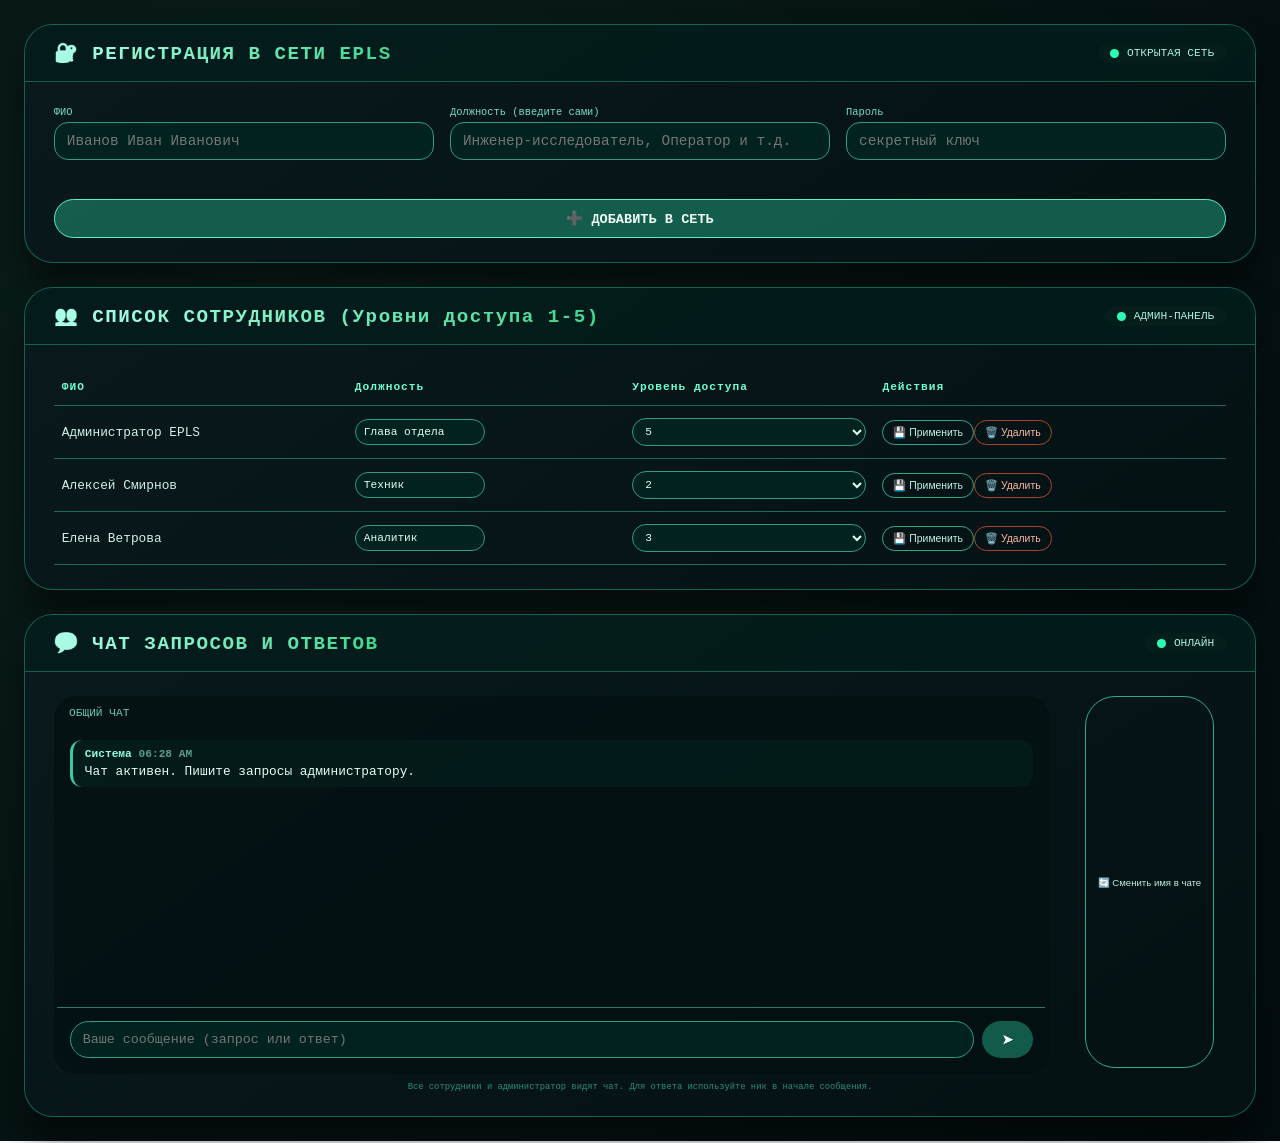
==== commit ef848fa6: "Update EPLS.html" ====
--- a/EPLS.html
+++ b/EPLS.html
@@ -3,13 +3,12 @@
 <head>
     <meta charset="UTF-8">
     <meta name="viewport" content="width=device-width, initial-scale=1.0, user-scalable=no">
-    <title>EPLS | Система авторизации сотрудников</title>
+    <title>EPLS | Сотрудники и чат</title>
     <style>
         * {
             margin: 0;
             padding: 0;
             box-sizing: border-box;
-            user-select: none;
         }
 
         body {
@@ -18,7 +17,7 @@
             display: flex;
             justify-content: center;
             align-items: center;
-            font-family: 'Segoe UI', 'Courier New', 'Fira Code', 'Monaco', monospace;
+            font-family: 'Segoe UI', 'Courier New', 'Fira Code', monospace;
             padding: 1.5rem;
             position: relative;
             animation: bgPulse 8s ease-in-out infinite;
@@ -29,308 +28,254 @@
             50% { background: radial-gradient(circle at 70% 60%, #0e2a24, #021010); }
         }
 
-        /* Основной контейнер */
-        .epls-container {
-            max-width: 900px;
+        /* главный контейнер */
+        .dashboard {
+            max-width: 1300px;
             width: 100%;
-        }
-
-        /* Терминал */
-        .epuls-panel {
-            width: 100%;
+            display: flex;
+            flex-direction: column;
+            gap: 1.5rem;
+        }
+
+        /* единый стиль карточек */
+        .card {
             background: linear-gradient(145deg, #0a191c 0%, #031113 100%);
-            border-radius: 2rem;
-            box-shadow: 0 25px 45px rgba(0, 0, 0, 0.6), 0 0 0 2px rgba(20, 130, 100, 0.25);
-            backdrop-filter: blur(1px);
+            border-radius: 1.8rem;
             border: 1px solid rgba(30, 180, 140, 0.5);
-            transition: filter 0.2s;
-        }
-
-        .ep-header {
-            padding: 1rem 2rem;
+            box-shadow: 0 25px 35px rgba(0, 0, 0, 0.5);
+            backdrop-filter: blur(2px);
+            overflow: hidden;
+        }
+
+        .card-header {
+            padding: 1rem 1.8rem;
+            background: rgba(0, 30, 28, 0.7);
             border-bottom: 1px solid rgba(40, 200, 150, 0.4);
-            background: rgba(0, 30, 28, 0.7);
-            border-radius: 2rem 2rem 0 0;
             display: flex;
             justify-content: space-between;
             align-items: center;
             flex-wrap: wrap;
-            gap: 0.5rem;
-        }
-
-        .sys-badge {
-            display: flex;
-            align-items: center;
-            gap: 12px;
-        }
-
-        .sys-icon {
-            font-size: 1.8rem;
-            animation: iconPulse 2s ease-in-out infinite;
-        }
-
-        @keyframes iconPulse {
-            0%, 100% { filter: drop-shadow(0 0 3px #1ccfaa); transform: scale(1); }
-            50% { filter: drop-shadow(0 0 10px #3effc3); transform: scale(1.05); }
-        }
-
-        .sys-title {
-            font-size: 1.3rem;
+            gap: 0.8rem;
+        }
+
+        .card-header h2 {
+            font-size: 1.2rem;
             font-weight: 600;
-            letter-spacing: 2px;
             background: linear-gradient(135deg, #b0ffea, #3dd68c);
             background-clip: text;
             -webkit-background-clip: text;
             color: transparent;
-        }
-
-        .status-led {
+            letter-spacing: 1.5px;
+        }
+
+        .badge-led {
             display: flex;
             align-items: center;
             gap: 8px;
             font-size: 0.7rem;
             background: #031e1b;
-            padding: 5px 12px;
+            padding: 4px 12px;
             border-radius: 30px;
             color: #adeee1;
         }
 
         .led {
-            width: 10px;
-            height: 10px;
+            width: 9px;
+            height: 9px;
+            background-color: #2affb6;
             border-radius: 50%;
-            background-color: #2affb6;
-            animation: blink 1s step-end infinite;
-        }
-
-        .ep-content {
-            padding: 2rem;
-        }
-
-        /* Форма регистрации */
-        .register-form {
-            background: rgba(2, 16, 18, 0.7);
-            backdrop-filter: blur(5px);
-            border-radius: 1.5rem;
-            padding: 1.8rem;
-            border: 1px solid #1d8a73;
-            margin-bottom: 2rem;
-        }
-
-        .form-title {
-            font-size: 1.2rem;
-            color: #3effbc;
-            margin-bottom: 1.5rem;
-            text-align: center;
-            letter-spacing: 2px;
-        }
-
-        .form-group {
+            animation: pulseGreen 1.5s infinite;
+        }
+
+        @keyframes pulseGreen {
+            0% { opacity: 0.4; box-shadow: 0 0 0 0 #3affb0; }
+            100% { opacity: 1; box-shadow: 0 0 0 4px rgba(50, 255, 170, 0); }
+        }
+
+        .card-content {
+            padding: 1.5rem 1.8rem;
+        }
+
+        /* форма регистрации */
+        .reg-grid {
+            display: flex;
+            flex-wrap: wrap;
+            gap: 1rem;
             margin-bottom: 1.2rem;
         }
-
-        .form-group label {
+        .reg-field {
+            flex: 1;
+            min-width: 180px;
+        }
+        .reg-field label {
+            font-size: 0.65rem;
+            color: #7adbc2;
             display: block;
-            font-size: 0.7rem;
-            color: #7adbc2;
-            margin-bottom: 5px;
-            letter-spacing: 1px;
-        }
-
-        .form-group input, .form-group select {
+            margin-bottom: 4px;
+        }
+        .reg-field input {
             width: 100%;
             background: #02221f;
             border: 1px solid #2f9d80;
-            padding: 12px 16px;
-            border-radius: 12px;
-            font-size: 0.95rem;
-            font-family: 'Courier New', monospace;
+            padding: 10px 12px;
+            border-radius: 14px;
+            font-size: 0.9rem;
+            font-family: monospace;
             color: #dcffee;
             outline: none;
-            transition: 0.2s;
-        }
-
-        .form-group input:focus, .form-group select:focus {
+        }
+        .reg-field input:focus {
             border-color: #7aeecb;
-            box-shadow: 0 0 10px #36e0b0;
-        }
-
-        .form-group select option {
-            background: #02221f;
-            color: #dcffee;
-        }
-
-        .form-row {
-            display: flex;
-            gap: 1rem;
-            flex-wrap: wrap;
-        }
-
-        .form-row .form-group {
-            flex: 1;
-        }
-
-        .submit-btn {
+            box-shadow: 0 0 8px #36e0b0;
+        }
+        .btn-primary {
             background: #1b7b63b3;
             border: 1px solid #5cefc2;
-            padding: 12px 24px;
+            padding: 10px 20px;
             border-radius: 40px;
             font-family: monospace;
             font-weight: bold;
-            font-size: 0.9rem;
             color: #f0fff5;
             cursor: pointer;
+            transition: 0.2s;
+            font-size: 0.85rem;
+            margin-top: 20px;
             width: 100%;
-            transition: all 0.2s;
-            margin-top: 0.5rem;
-        }
-
-        .submit-btn:hover {
+        }
+        .btn-primary:hover {
             background: #259e7ed9;
             box-shadow: 0 0 12px #27e6b0;
             transform: scale(1.01);
         }
 
-        /* Список сотрудников */
-        .employees-section {
-            background: rgba(2, 16, 18, 0.5);
-            border-radius: 1.5rem;
-            padding: 1.5rem;
-            border: 1px solid #1d8a73;
-        }
-
-        .section-title {
-            font-size: 1rem;
-            color: #3effbc;
-            margin-bottom: 1rem;
-            display: flex;
-            justify-content: space-between;
-            align-items: center;
-            flex-wrap: wrap;
-            gap: 10px;
-        }
-
-        .employees-list {
-            max-height: 300px;
-            overflow-y: auto;
-        }
-
-        .employee-card {
-            background: #041f1bb3;
-            border-radius: 12px;
-            padding: 12px 15px;
-            margin-bottom: 8px;
-            border-left: 3px solid #32b894;
-            display: flex;
-            justify-content: space-between;
-            align-items: center;
-            flex-wrap: wrap;
-            gap: 10px;
-            transition: 0.2s;
-        }
-
-        .employee-card:hover {
-            background: #06352eb3;
-            transform: translateX(3px);
-        }
-
-        .employee-info {
-            flex: 2;
-        }
-
-        .employee-name {
-            font-weight: bold;
-            color: #e1fff0;
-            font-size: 0.95rem;
-        }
-
-        .employee-meta {
-            display: flex;
-            gap: 15px;
+        /* таблица сотрудников (админ) */
+        .employees-table-wrapper {
+            overflow-x: auto;
+        }
+        .emp-table {
+            width: 100%;
+            border-collapse: collapse;
+            font-size: 0.8rem;
+        }
+        .emp-table th, .emp-table td {
+            padding: 12px 8px;
+            text-align: left;
+            border-bottom: 1px solid #1d6b5a;
+            color: #d2f0e6;
+        }
+        .emp-table th {
+            color: #6effcf;
+            font-weight: 600;
             font-size: 0.7rem;
-            color: #7adbc2;
-            margin-top: 4px;
-            flex-wrap: wrap;
-        }
-
-        .employee-controls {
-            display: flex;
-            gap: 8px;
-            align-items: center;
-            flex-wrap: wrap;
-        }
-
-        .level-select {
+            letter-spacing: 1px;
+        }
+        .level-select, .role-input {
             background: #02221f;
             border: 1px solid #2f9d80;
-            padding: 5px 8px;
+            padding: 6px 8px;
             border-radius: 20px;
+            font-family: monospace;
             font-size: 0.7rem;
-            font-family: monospace;
             color: #dcffee;
-        }
-
-        .role-select {
-            background: #02221f;
-            border: 1px solid #2f9d80;
-            padding: 5px 8px;
-            border-radius: 20px;
-            font-size: 0.7rem;
-            font-family: monospace;
-            color: #dcffee;
-        }
-
-        .save-user-btn {
+            width: 100%;
+            min-width: 100px;
+        }
+        .save-level-btn {
             background: transparent;
             border: 1px solid #2fa984;
-            padding: 5px 12px;
+            padding: 5px 10px;
             border-radius: 20px;
             font-size: 0.65rem;
             color: #c0f3e4;
             cursor: pointer;
-            transition: 0.2s;
-        }
-
-        .save-user-btn:hover {
-            background: #1b6e5a60;
-            border-color: #6affcf;
-        }
-
-        .delete-user-btn {
+        }
+        .delete-btn {
             background: transparent;
             border: 1px solid #a9452f;
-            padding: 5px 12px;
+            padding: 5px 10px;
             border-radius: 20px;
             font-size: 0.65rem;
             color: #ffb7a4;
             cursor: pointer;
-            transition: 0.2s;
-        }
-
-        .delete-user-btn:hover {
-            background: #6e2e1b60;
-            border-color: #ff7a5e;
-        }
-
-        .user-status {
-            font-size: 0.6rem;
-            padding: 3px 8px;
-            border-radius: 20px;
-            background: #0a2a25;
-        }
-
-        .status-active {
-            color: #3effbc;
-        }
-
-        .empty-list {
+        }
+        .badge-level {
+            display: inline-block;
+            background: #0f2f2a;
+            padding: 4px 12px;
+            border-radius: 30px;
+            font-size: 0.7rem;
+            font-weight: bold;
+        }
+
+        /* ДВУХКОЛОНОЧНЫЙ ЧАТ */
+        .chat-row {
+            display: flex;
+            gap: 1.5rem;
+            flex-wrap: wrap;
+        }
+        .chat-col {
+            flex: 1;
+            min-width: 250px;
+            background: rgba(2, 16, 18, 0.6);
+            border-radius: 1.4rem;
+            backdrop-filter: blur(3px);
+            padding: 0.2rem;
+        }
+        .chat-messages {
+            height: 280px;
+            overflow-y: auto;
+            padding: 0.8rem;
+            display: flex;
+            flex-direction: column;
+            gap: 10px;
+        }
+        .message {
+            background: #031f1cb3;
+            border-left: 3px solid #3bcba0;
+            border-radius: 12px;
+            padding: 8px 12px;
+            font-size: 0.8rem;
+        }
+        .message .author {
+            color: #8effdb;
+            font-weight: bold;
+            font-size: 0.7rem;
+        }
+        .message .text {
+            color: #e0fff2;
+            word-break: break-word;
+            margin-top: 4px;
+        }
+        .chat-input-area {
+            display: flex;
+            gap: 8px;
+            padding: 0.8rem;
+            border-top: 1px solid #2f7a6a;
+        }
+        .chat-input {
+            flex: 1;
+            background: #02221f;
+            border: 1px solid #2f9d80;
+            padding: 10px 12px;
+            border-radius: 28px;
+            font-family: monospace;
+            color: #dcffee;
+            outline: none;
+        }
+        .chat-send {
+            background: #1b7b63b3;
+            border: none;
+            padding: 0 20px;
+            border-radius: 40px;
+            color: white;
+            font-weight: bold;
+            cursor: pointer;
+        }
+        .empty-chat {
             text-align: center;
             color: #5aa694;
             padding: 20px;
-            font-size: 0.8rem;
-        }
-
-        /* Всплывающие уведомления */
+        }
         .toast {
             position: fixed;
             bottom: 30px;
@@ -340,342 +285,403 @@
             backdrop-filter: blur(12px);
             border-left: 4px solid #4bffc3;
             border-radius: 20px;
-            padding: 12px 24px;
-            font-size: 0.85rem;
+            padding: 10px 22px;
+            font-size: 0.8rem;
             color: #e1ffef;
-            z-index: 1100;
-            animation: slideUp 0.25s ease-out;
+            z-index: 1200;
+            animation: fadeUp 0.2s ease;
+            white-space: nowrap;
+        }
+        @keyframes fadeUp {
+            from { opacity: 0; transform: translateX(-50%) translateY(20px);}
+            to { opacity: 1; transform: translateX(-50%) translateY(0);}
+        }
+        .footer-note {
+            font-size: 0.55rem;
             text-align: center;
-            white-space: nowrap;
-        }
-
-        @keyframes slideUp {
-            from { opacity: 0; transform: translateX(-50%) translateY(20px); }
-            to { opacity: 1; transform: translateX(-50%) translateY(0); }
-        }
-
-        .footer {
-            margin-top: 1.5rem;
-            text-align: center;
-            font-size: 0.55rem;
             color: #2e8d74;
-        }
-
-        ::-webkit-scrollbar {
-            width: 6px;
-        }
-
-        ::-webkit-scrollbar-track {
-            background: #031e1b;
-            border-radius: 10px;
-        }
-
-        ::-webkit-scrollbar-thumb {
-            background: #2e9f85;
-            border-radius: 10px;
-        }
-
-        @media (max-width: 650px) {
-            .ep-content { padding: 1.2rem; }
-            .employee-card { flex-direction: column; align-items: stretch; }
-            .employee-controls { justify-content: flex-start; }
+            margin-top: 0.5rem;
+        }
+        @media (max-width: 850px) {
+            .card-content { padding: 1rem; }
+            .emp-table th, .emp-table td { font-size: 0.7rem; }
             .toast { white-space: normal; width: 90%; text-align: center; }
         }
     </style>
 </head>
 <body>
-
-<div class="epls-container">
-    <div class="epuls-panel" id="eplsPanel">
-        <div class="ep-header">
-            <div class="sys-badge">
-                <span class="sys-icon">⚡⎔</span>
-                <span class="sys-title">EPLS // Управление персоналом</span>
+<div class="dashboard">
+    <!-- Карточка регистрации (пользователь сам вводит ФИО, должность и пароль) -->
+    <div class="card">
+        <div class="card-header">
+            <h2>🔐 РЕГИСТРАЦИЯ В СЕТИ EPLS</h2>
+            <div class="badge-led"><span class="led"></span> ОТКРЫТАЯ СЕТЬ</div>
+        </div>
+        <div class="card-content">
+            <div class="reg-grid">
+                <div class="reg-field">
+                    <label>ФИО</label>
+                    <input type="text" id="regFullname" placeholder="Иванов Иван Иванович" autocomplete="off">
+                </div>
+                <div class="reg-field">
+                    <label>Должность (введите сами)</label>
+                    <input type="text" id="regPosition" placeholder="Инженер-исследователь, Оператор и т.д." autocomplete="off">
+                </div>
+                <div class="reg-field">
+                    <label>Пароль</label>
+                    <input type="password" id="regPassword" placeholder="секретный ключ" autocomplete="off">
+                </div>
             </div>
-            <div class="status-led">
-                <span class="led"></span>
-                <span>СЕТЬ АКТИВНА</span>
-            </div>
+            <button class="btn-primary" id="registerBtn">➕ ДОБАВИТЬ В СЕТЬ</button>
         </div>
-
-        <div class="ep-content">
-            <!-- Форма регистрации нового сотрудника -->
-            <div class="register-form">
-                <div class="form-title">🔐 РЕГИСТРАЦИЯ СОТРУДНИКА</div>
-                <div class="form-row">
-                    <div class="form-group">
-                        <label>ФИО</label>
-                        <input type="text" id="fullName" placeholder="Иванов Иван Иванович" autocomplete="off">
+    </div>
+
+    <!-- Административная панель: список сотрудников, уровни допуска 1-5, редактирование должностей и уровня -->
+    <div class="card">
+        <div class="card-header">
+            <h2>👥 СПИСОК СОТРУДНИКОВ (Уровни доступа 1-5)</h2>
+            <div class="badge-led"><span class="led"></span> АДМИН-ПАНЕЛЬ</div>
+        </div>
+        <div class="card-content employees-table-wrapper">
+            <table class="emp-table" id="empTable">
+                <thead>
+                    <tr><th>ФИО</th><th>Должность</th><th>Уровень доступа</th><th>Действия</th></tr>
+                </thead>
+                <tbody id="empTableBody"></tbody>
+            </table>
+        </div>
+    </div>
+
+    <!-- Чат запросов (двусторонний: сотрудники и администратор) -->
+    <div class="card">
+        <div class="card-header">
+            <h2>💬 ЧАТ ЗАПРОСОВ И ОТВЕТОВ</h2>
+            <div class="badge-led"><span class="led"></span> ОНЛАЙН</div>
+        </div>
+        <div class="card-content">
+            <div class="chat-row">
+                <!-- общий чат - все сообщения -->
+                <div class="chat-col">
+                    <div style="font-size: 0.7rem; padding: 8px 12px; color: #6bc7ae;">ОБЩИЙ ЧАТ</div>
+                    <div id="chatMessages" class="chat-messages">
+                        <div class="empty-chat">Нет сообщений. Напишите что-нибудь...</div>
                     </div>
-                    <div class="form-group">
-                        <label>Должность</label>
-                        <input type="text" id="position" placeholder="Инженер, Оператор, Аналитик..." autocomplete="off">
+                    <div class="chat-input-area">
+                        <input type="text" id="chatInput" class="chat-input" placeholder="Ваше сообщение (запрос или ответ)">
+                        <button id="sendChatBtn" class="chat-send">➤</button>
                     </div>
                 </div>
-                <div class="form-group">
-                    <label>Пароль доступа</label>
-                    <input type="password" id="password" placeholder="Введите пароль" autocomplete="off">
-                </div>
-                <button class="submit-btn" id="registerBtn">➕ ДОБАВИТЬ В СЕТЬ</button>
             </div>
-
-            <!-- Список сотрудников (админ-панель) -->
-            <div class="employees-section">
-                <div class="section-title">
-                    <span>📋 СОТРУДНИКИ В СЕТИ</span>
-                    <span style="font-size: 0.65rem;" id="employeeCount">0 человек</span>
-                </div>
-                <div class="employees-list" id="employeesList">
-                    <div class="empty-list">Нет добавленных сотрудников</div>
-                </div>
-            </div>
-        </div>
-
-        <div class="footer">
-            EPLS | Сеть сотрудников — управление уровнями допуска и должностями
+            <div class="footer-note">Все сотрудники и администратор видят чат. Для ответа используйте ник в начале сообщения.</div>
         </div>
     </div>
 </div>
 
 <script>
-    (function() {
-        // Ключ для localStorage
-        const STORAGE_KEY = 'epls_employees';
-
-        // Загрузка сотрудников из localStorage
-        let employees = [];
-
-        function loadEmployees() {
-            const saved = localStorage.getItem(STORAGE_KEY);
-            if (saved) {
-                try {
-                    employees = JSON.parse(saved);
-                } catch(e) { employees = []; }
+    // ------------------ СИСТЕМА ХРАНЕНИЯ ------------------
+    const STORAGE_EMPLOYEES = 'epls_employees_v2';
+    const STORAGE_CHAT = 'epls_chat_messages';
+
+    let employees = [];     // { id, fullName, position, password, level (1-5), roleCustom (должность как строка) }
+    let chatMessages = [];  // { author, text, timestamp, authorId }
+
+    // ----- инициализация данных -----
+    function loadData() {
+        const storedEmp = localStorage.getItem(STORAGE_EMPLOYEES);
+        if (storedEmp) {
+            try {
+                employees = JSON.parse(storedEmp);
+            } catch(e) { employees = []; }
+        }
+        if (!employees || employees.length === 0) {
+            // демо-администратор (невидимый в таблице, но для примера)
+            employees = [
+                { id: "admin_demo", fullName: "Администратор EPLS", position: "Системный администратор", password: "admin123", level: 5, roleCustom: "Глава отдела", isAdmin: true },
+                { id: "emp1", fullName: "Алексей Смирнов", position: "Техник-исследователь", password: "pass1", level: 2, roleCustom: "Техник", isAdmin: false },
+                { id: "emp2", fullName: "Елена Ветрова", position: "Аналитик", password: "pass2", level: 3, roleCustom: "Аналитик", isAdmin: false }
+            ];
+            saveEmployees();
+        }
+        // фильтруем, чтобы поле level было числом 1-5
+        employees.forEach(emp => {
+            if (typeof emp.level !== 'number') emp.level = 1;
+            if (emp.level < 1) emp.level = 1;
+            if (emp.level > 5) emp.level = 5;
+            if (!emp.roleCustom) emp.roleCustom = emp.position || "Сотрудник";
+        });
+
+        const storedChat = localStorage.getItem(STORAGE_CHAT);
+        if (storedChat) {
+            try {
+                chatMessages = JSON.parse(storedChat);
+            } catch(e) { chatMessages = []; }
+        }
+        if (!chatMessages || chatMessages.length === 0) {
+            chatMessages = [
+                { id: "init1", author: "Система", text: "Чат активен. Пишите запросы администратору.", timestamp: Date.now(), authorId: "system" }
+            ];
+            saveChat();
+        }
+    }
+
+    function saveEmployees() {
+        localStorage.setItem(STORAGE_EMPLOYEES, JSON.stringify(employees));
+        renderEmployeesTable();
+    }
+
+    function saveChat() {
+        localStorage.setItem(STORAGE_CHAT, JSON.stringify(chatMessages));
+        renderChat();
+    }
+
+    // ---- вспомогательные ----
+    function showToast(msg, isErr = false) {
+        const existing = document.querySelector('.toast');
+        if(existing) existing.remove();
+        const toast = document.createElement('div');
+        toast.className = 'toast';
+        toast.style.borderLeftColor = isErr ? '#ff7a5e' : '#4bffc3';
+        toast.innerText = msg;
+        document.body.appendChild(toast);
+        setTimeout(() => {
+            toast.style.opacity = '0';
+            setTimeout(() => toast.remove(), 500);
+        }, 3000);
+    }
+
+    function generateId() {
+        return Date.now().toString(36) + Math.random().toString(36).substring(2, 6);
+    }
+
+    // регистрация нового сотрудника (ФИО, должность(любая строка), пароль)
+    function registerEmployee(fullName, positionRaw, password) {
+        if (!fullName.trim()) { showToast("❌ Введите ФИО", true); return false; }
+        if (!positionRaw.trim()) { showToast("❌ Введите должность", true); return false; }
+        if (!password.trim()) { showToast("❌ Введите пароль", true); return false; }
+        const exists = employees.find(emp => emp.fullName.toLowerCase() === fullName.trim().toLowerCase());
+        if (exists) { showToast("❌ Сотрудник с таким ФИО уже есть", true); return false; }
+
+        const newEmp = {
+            id: generateId(),
+            fullName: fullName.trim(),
+            position: positionRaw.trim(),
+            password: password.trim(),
+            level: 1,                      // начальный уровень 1
+            roleCustom: positionRaw.trim(),
+            isAdmin: false,
+            registeredAt: Date.now()
+        };
+        employees.push(newEmp);
+        saveEmployees();
+        showToast(`✅ ${fullName} добавлен в сеть. Уровень допуска: 1 (администратор может повысить)`);
+        return true;
+    }
+
+    // удалить сотрудника
+    function deleteEmployeeById(id) {
+        const emp = employees.find(e => e.id === id);
+        if (!emp) return;
+        if (emp.isAdmin) { showToast("Нельзя удалить главного администратора", true); return; }
+        if (confirm(`Удалить ${emp.fullName} из сети?`)) {
+            employees = employees.filter(e => e.id !== id);
+            saveEmployees();
+            showToast(`🗑️ ${emp.fullName} удалён`);
+        }
+    }
+
+    // обновить уровень (1-5) и должность (пользователь ввел свою строку, но админ может редактировать)
+    function updateEmployeeData(id, newLevel, newRoleCustom) {
+        const emp = employees.find(e => e.id === id);
+        if (!emp) return;
+        let levelNum = parseInt(newLevel, 10);
+        if (isNaN(levelNum)) levelNum = 1;
+        levelNum = Math.min(5, Math.max(1, levelNum));
+        emp.level = levelNum;
+        if (newRoleCustom && newRoleCustom.trim() !== "") emp.roleCustom = newRoleCustom.trim();
+        else emp.roleCustom = emp.position;
+        saveEmployees();
+        showToast(`📌 ${emp.fullName}: уровень доступа ${emp.level}, должность "${emp.roleCustom}"`);
+    }
+
+    // отрисовка таблицы сотрудников (только для администратора — здесь все видят, но по факту я сотрудник)
+    function renderEmployeesTable() {
+        const tbody = document.getElementById('empTableBody');
+        if (!tbody) return;
+        if (!employees.length) {
+            tbody.innerHTML = `<tr><td colspan="4" style="text-align:center">Нет сотрудников</td></tr>`;
+            return;
+        }
+        tbody.innerHTML = '';
+        employees.forEach(emp => {
+            if (emp.isAdmin && emp.fullName === "Администратор EPLS") {
+                // покажем админа в таблице для наглядности, но запретим удаление
             }
-            if (!employees.length) {
-                // Демо-сотрудник для примера
-                employees = [
-                    {
-                        id: '1',
-                        fullName: 'Системный Администратор',
-                        position: 'Главный инженер',
-                        password: 'admin123',
-                        level: 'КРИТИЧЕСКИЙ',
-                        role: 'Руководитель отдела',
-                        createdAt: new Date().toISOString()
-                    }
-                ];
-                saveEmployees();
+            const row = tbody.insertRow();
+            // ФИО
+            const cellName = row.insertCell(0);
+            cellName.innerText = emp.fullName;
+            // Должность (редактируемая)
+            const cellRole = row.insertCell(1);
+            const roleInput = document.createElement('input');
+            roleInput.type = 'text';
+            roleInput.value = emp.roleCustom || emp.position;
+            roleInput.className = 'role-input';
+            roleInput.style.width = '130px';
+            // уровень допуска select 1-5
+            const cellLevel = row.insertCell(2);
+            const selectLevel = document.createElement('select');
+            selectLevel.className = 'level-select';
+            for (let i = 1; i <= 5; i++) {
+                const opt = document.createElement('option');
+                opt.value = i;
+                opt.textContent = i;
+                if (emp.level === i) opt.selected = true;
+                selectLevel.appendChild(opt);
             }
-            renderEmployees();
-        }
-
-        function saveEmployees() {
-            localStorage.setItem(STORAGE_KEY, JSON.stringify(employees));
-            updateCount();
-        }
-
-        function updateCount() {
-            const countSpan = document.getElementById('employeeCount');
-            if (countSpan) countSpan.innerText = employees.length + ' человек';
-        }
-
-        function showToast(message, isError = false) {
-            const existing = document.querySelector('.toast');
-            if(existing) existing.remove();
-            const toast = document.createElement('div');
-            toast.className = 'toast';
-            toast.style.borderLeftColor = isError ? '#ff7a5e' : '#4bffc3';
-            toast.innerHTML = message;
-            document.body.appendChild(toast);
-            setTimeout(() => {
-                toast.style.opacity = '0';
-                setTimeout(() => toast.remove(), 500);
-            }, 3000);
-        }
-
-        function generateId() {
-            return Date.now().toString(36) + Math.random().toString(36).substr(2);
-        }
-
-        function addEmployee(fullName, position, password) {
-            if (!fullName.trim()) {
-                showToast('❌ Введите ФИО', true);
-                return false;
-            }
-            if (!position.trim()) {
-                showToast('❌ Введите должность', true);
-                return false;
-            }
-            if (!password.trim()) {
-                showToast('❌ Введите пароль', true);
-                return false;
-            }
-
-            // Проверка на уникальность ФИО
-            const existing = employees.find(emp => emp.fullName.toLowerCase() === fullName.trim().toLowerCase());
-            if (existing) {
-                showToast('❌ Сотрудник с таким ФИО уже существует', true);
-                return false;
-            }
-
-            const newEmployee = {
-                id: generateId(),
-                fullName: fullName.trim(),
-                position: position.trim(),
-                password: password.trim(),
-                level: 'НАЧАЛЬНЫЙ',      // Уровень допуска по умолчанию
-                role: 'Сотрудник',        // Должность в иерархии
-                createdAt: new Date().toISOString()
+            // кнопка сохранить уровень+должность
+            const saveBtn = document.createElement('button');
+            saveBtn.innerText = '💾 Применить';
+            saveBtn.className = 'save-level-btn';
+            saveBtn.onclick = () => {
+                const newLvl = selectLevel.value;
+                const newRoleCustom = roleInput.value;
+                updateEmployeeData(emp.id, newLvl, newRoleCustom);
             };
-
-            employees.push(newEmployee);
-            saveEmployees();
-            renderEmployees();
-            showToast(`✅ ${fullName} добавлен в сеть. Уровень: НАЧАЛЬНЫЙ`);
-            return true;
-        }
-
-        function deleteEmployee(id) {
-            const employee = employees.find(emp => emp.id === id);
-            if (employee && confirm(`Удалить сотрудника "${employee.fullName}" из сети?`)) {
-                employees = employees.filter(emp => emp.id !== id);
-                saveEmployees();
-                renderEmployees();
-                showToast(`🗑️ Сотрудник удалён`);
-            }
-        }
-
-        function updateEmployee(id, newLevel, newRole) {
-            const employee = employees.find(emp => emp.id === id);
-            if (employee) {
-                employee.level = newLevel;
-                employee.role = newRole;
-                saveEmployees();
-                renderEmployees();
-                showToast(`📌 ${employee.fullName}: уровень "${newLevel}", должность "${newRole}"`);
-            }
-        }
-
-        function renderEmployees() {
-            const container = document.getElementById('employeesList');
-            if (!container) return;
-
-            if (employees.length === 0) {
-                container.innerHTML = '<div class="empty-list">Нет добавленных сотрудников</div>';
-                updateCount();
-                return;
-            }
-
-            container.innerHTML = '';
-            employees.forEach(emp => {
-                const card = document.createElement('div');
-                card.className = 'employee-card';
-
-                // Информация о сотруднике
-                const infoDiv = document.createElement('div');
-                infoDiv.className = 'employee-info';
-                infoDiv.innerHTML = `
-                    <div class="employee-name">${escapeHtml(emp.fullName)}</div>
-                    <div class="employee-meta">
-                        <span>📌 ${escapeHtml(emp.position)}</span>
-                        <span>🔐 Пароль: ${'•'.repeat(Math.min(emp.password.length, 8))}</span>
-                        <span>🆔 ID: ${emp.id.slice(-6)}</span>
-                    </div>
-                `;
-
-                // Управление уровнями и должностями
-                const controlsDiv = document.createElement('div');
-                controlsDiv.className = 'employee-controls';
-
-                // Выбор уровня допуска
-                const levelSelect = document.createElement('select');
-                levelSelect.className = 'level-select';
-                const levels = ['НАЧАЛЬНЫЙ', 'БАЗОВЫЙ', 'ПОВЫШЕННЫЙ', 'ВЫСОКИЙ', 'КРИТИЧЕСКИЙ'];
-                levels.forEach(lvl => {
-                    const option = document.createElement('option');
-                    option.value = lvl;
-                    option.textContent = lvl;
-                    if (emp.level === lvl) option.selected = true;
-                    levelSelect.appendChild(option);
-                });
-
-                // Выбор должности
-                const roleSelect = document.createElement('select');
-                roleSelect.className = 'role-select';
-                const roles = ['Сотрудник', 'Специалист', 'Ведущий специалист', 'Руководитель отдела', 'Зам. директора', 'Директор'];
-                roles.forEach(rl => {
-                    const option = document.createElement('option');
-                    option.value = rl;
-                    option.textContent = rl;
-                    if (emp.role === rl) option.selected = true;
-                    roleSelect.appendChild(option);
-                });
-
-                const saveBtn = document.createElement('button');
-                saveBtn.className = 'save-user-btn';
-                saveBtn.textContent = '💾 Сохранить';
-                saveBtn.onclick = () => {
-                    updateEmployee(emp.id, levelSelect.value, roleSelect.value);
-                };
-
-                const deleteBtn = document.createElement('button');
-                deleteBtn.className = 'delete-user-btn';
-                deleteBtn.textContent = '🗑️ Удалить';
-                deleteBtn.onclick = () => deleteEmployee(emp.id);
-
-                controlsDiv.appendChild(levelSelect);
-                controlsDiv.appendChild(roleSelect);
-                controlsDiv.appendChild(saveBtn);
-                controlsDiv.appendChild(deleteBtn);
-
-                card.appendChild(infoDiv);
-                card.appendChild(controlsDiv);
-                container.appendChild(card);
-            });
-
-            updateCount();
-        }
-
-        // Простая защита от XSS
-        function escapeHtml(str) {
-            if (!str) return '';
-            return str.replace(/[&<>]/g, function(m) {
-                if (m === '&') return '&amp;';
-                if (m === '<') return '&lt;';
-                if (m === '>') return '&gt;';
-                return m;
-            });
-        }
-
-        // Обработка регистрации
-        document.getElementById('registerBtn').addEventListener('click', () => {
-            const fullName = document.getElementById('fullName').value;
-            const position = document.getElementById('position').value;
-            const password = document.getElementById('password').value;
-            if (addEmployee(fullName, position, password)) {
-                document.getElementById('fullName').value = '';
-                document.getElementById('position').value = '';
-                document.getElementById('password').value = '';
-            }
+            // кнопка удалить (кроме админа)
+            const cellActions = row.insertCell(3);
+            const delBtn = document.createElement('button');
+            delBtn.innerText = '🗑️ Удалить';
+            delBtn.className = 'delete-btn';
+            delBtn.onclick = () => deleteEmployeeById(emp.id);
+            if (emp.isAdmin && emp.fullName === "Администратор EPLS") delBtn.disabled = true;
+            cellActions.appendChild(saveBtn);
+            cellActions.appendChild(delBtn);
+            cellLevel.appendChild(selectLevel);
+            cellRole.appendChild(roleInput);
         });
-
-        // Добавим возможность нажать Enter
-        const inputs = ['fullName', 'position', 'password'];
-        inputs.forEach(id => {
-            const el = document.getElementById(id);
-            if (el) {
-                el.addEventListener('keypress', (e) => {
-                    if (e.key === 'Enter') {
-                        document.getElementById('registerBtn').click();
-                    }
-                });
-            }
+    }
+
+    // ------------- ЧАТ -------------
+    function addChatMessage(author, text, authorId = null) {
+        if (!text.trim()) return;
+        const newMsg = {
+            id: generateId(),
+            author: author.trim(),
+            text: text.trim(),
+            timestamp: Date.now(),
+            authorId: authorId || 'unknown'
+        };
+        chatMessages.push(newMsg);
+        if (chatMessages.length > 150) chatMessages = chatMessages.slice(-150);
+        saveChat();
+    }
+
+    function renderChat() {
+        const container = document.getElementById('chatMessages');
+        if (!container) return;
+        if (!chatMessages.length) {
+            container.innerHTML = '<div class="empty-chat">Нет сообщений. Напишите запрос.</div>';
+            return;
+        }
+        container.innerHTML = '';
+        chatMessages.forEach(msg => {
+            const msgDiv = document.createElement('div');
+            msgDiv.className = 'message';
+            const time = new Date(msg.timestamp).toLocaleTimeString([], {hour:'2-digit', minute:'2-digit'});
+            msgDiv.innerHTML = `<div class="author">${escapeHtml(msg.author)} <span style="color:#5a9e8a;">${time}</span></div>
+                                <div class="text">${escapeHtml(msg.text)}</div>`;
+            container.appendChild(msgDiv);
         });
-
-        // Загрузка данных при старте
-        loadEmployees();
-    })();
+        container.scrollTop = container.scrollHeight;
+    }
+
+    function escapeHtml(str) {
+        if (!str) return '';
+        return str.replace(/[&<>]/g, function(m) {
+            if (m === '&') return '&amp;';
+            if (m === '<') return '&lt;';
+            if (m === '>') return '&gt;';
+            return m;
+        });
+    }
+
+    // получение текущего "автора" — можно ввести имя вручную (админ/сотрудник)
+    // сделаем простой prompt для идентификации при первом сообщении, но можно и через localStorage
+    let currentChatAuthor = localStorage.getItem('epls_chat_author');
+    if (!currentChatAuthor) {
+        currentChatAuthor = prompt("Представьтесь для чата (ФИО или позывной):", "Сотрудник");
+        if (!currentChatAuthor) currentChatAuthor = "Гость";
+        localStorage.setItem('epls_chat_author', currentChatAuthor);
+    }
+
+    function sendMessageFromUI() {
+        const input = document.getElementById('chatInput');
+        const msgText = input.value.trim();
+        if (!msgText) return;
+        addChatMessage(currentChatAuthor, msgText, currentChatAuthor);
+        input.value = '';
+    }
+
+    // ---------- ИНИЦИАЛИЗАЦИЯ UI и обработчиков ----------
+    document.getElementById('registerBtn').addEventListener('click', () => {
+        const full = document.getElementById('regFullname').value;
+        const pos = document.getElementById('regPosition').value;
+        const pwd = document.getElementById('regPassword').value;
+        if (registerEmployee(full, pos, pwd)) {
+            document.getElementById('regFullname').value = '';
+            document.getElementById('regPosition').value = '';
+            document.getElementById('regPassword').value = '';
+        }
+    });
+    document.getElementById('sendChatBtn').addEventListener('click', sendMessageFromUI);
+    document.getElementById('chatInput').addEventListener('keypress', (e) => {
+        if (e.key === 'Enter') sendMessageFromUI();
+    });
+
+    // кнопка смены автора чата (если нужно)
+    const changeAuthorBtn = document.createElement('button');
+    changeAuthorBtn.innerText = '🔄 Сменить имя в чате';
+    changeAuthorBtn.style.background = 'transparent';
+    changeAuthorBtn.style.border = '1px solid #2fa984';
+    changeAuthorBtn.style.padding = '4px 12px';
+    changeAuthorBtn.style.borderRadius = '30px';
+    changeAuthorBtn.style.fontSize = '0.6rem';
+    changeAuthorBtn.style.color = '#bbf0e0';
+    changeAuthorBtn.style.cursor = 'pointer';
+    changeAuthorBtn.onclick = () => {
+        const newName = prompt("Введите новое отображаемое имя для чата:", currentChatAuthor);
+        if (newName && newName.trim()) {
+            currentChatAuthor = newName.trim();
+            localStorage.setItem('epls_chat_author', currentChatAuthor);
+            showToast(`Имя в чате изменено на ${currentChatAuthor}`);
+        }
+    };
+    const chatHeader = document.querySelector('.chat-col');
+    if (chatHeader) {
+        const actionsDiv = document.createElement('div');
+        actionsDiv.style.display = 'flex';
+        actionsDiv.style.justifyContent = 'flex-end';
+        actionsDiv.style.padding = '0px 12px 6px';
+        actionsDiv.appendChild(changeAuthorBtn);
+        chatHeader.parentNode.insertBefore(actionsDiv, chatHeader.nextSibling);
+    }
+
+    // первоначальная загрузка
+    loadData();
+    renderEmployeesTable();
+    renderChat();
+
+    // автообновление чата при изменении (сохранение уже есть, но для синхронизации между вкладками)
+    window.addEventListener('storage', (e) => {
+        if (e.key === STORAGE_EMPLOYEES) {
+            const newData = localStorage.getItem(STORAGE_EMPLOYEES);
+            if (newData) { employees = JSON.parse(newData); renderEmployeesTable(); }
+        }
+        if (e.key === STORAGE_CHAT) {
+            const newChat = localStorage.getItem(STORAGE_CHAT);
+            if (newChat) { chatMessages = JSON.parse(newChat); renderChat(); }
+        }
+    });
 </script>
 </body>
-</html>+</html>
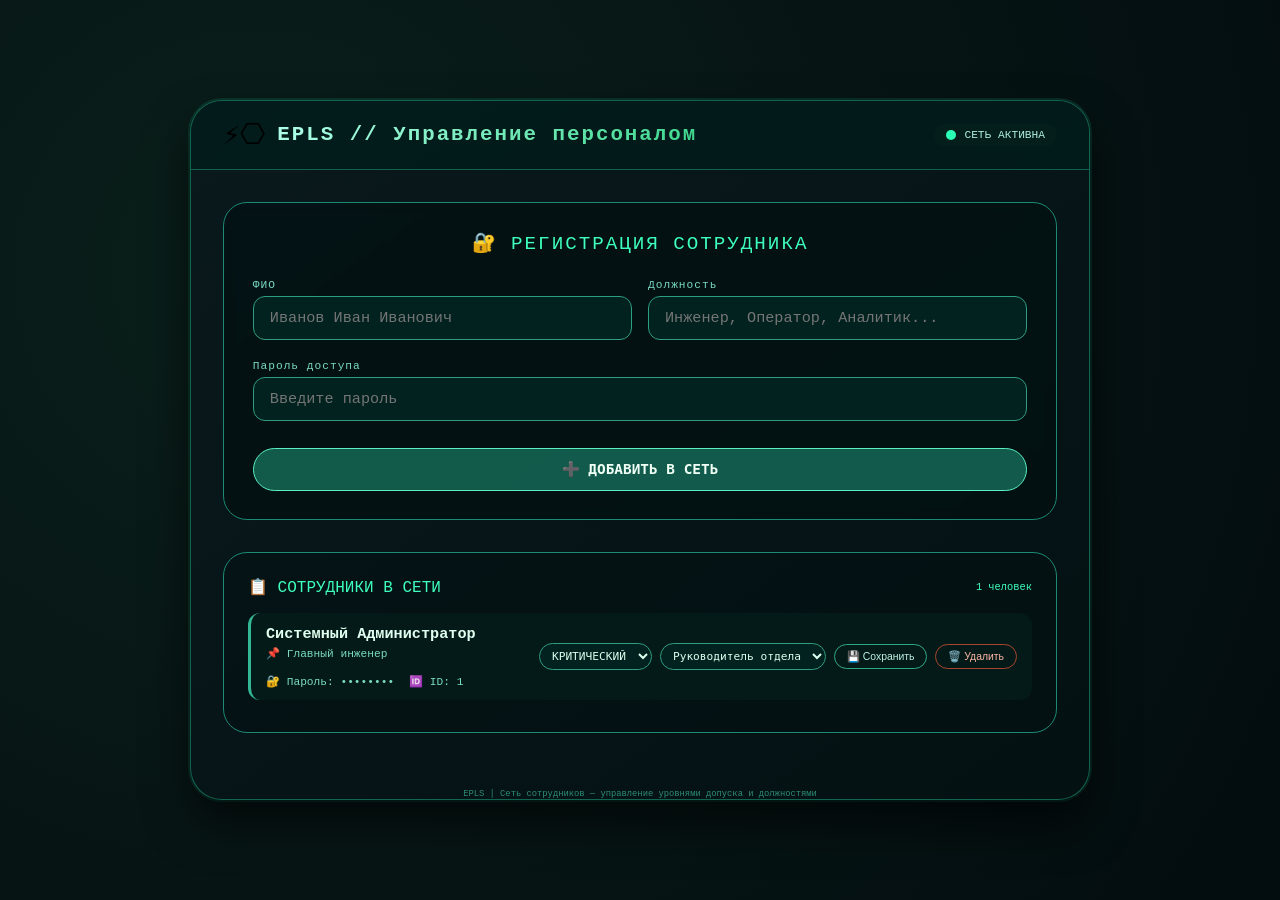
==== commit d25772bf: "Update EPLS.html" ====
--- a/EPLS.html
+++ b/EPLS.html
@@ -3,12 +3,13 @@
 <head>
     <meta charset="UTF-8">
     <meta name="viewport" content="width=device-width, initial-scale=1.0, user-scalable=no">
-    <title>EPLS | Сотрудники и чат</title>
+    <title>EPLS | Система авторизации сотрудников</title>
     <style>
         * {
             margin: 0;
             padding: 0;
             box-sizing: border-box;
+            user-select: none;
         }
 
         body {
@@ -17,7 +18,7 @@
             display: flex;
             justify-content: center;
             align-items: center;
-            font-family: 'Segoe UI', 'Courier New', 'Fira Code', monospace;
+            font-family: 'Segoe UI', 'Courier New', 'Fira Code', 'Monaco', monospace;
             padding: 1.5rem;
             position: relative;
             animation: bgPulse 8s ease-in-out infinite;
@@ -28,254 +29,308 @@
             50% { background: radial-gradient(circle at 70% 60%, #0e2a24, #021010); }
         }
 
-        /* главный контейнер */
-        .dashboard {
-            max-width: 1300px;
+        /* Основной контейнер */
+        .epls-container {
+            max-width: 900px;
             width: 100%;
-            display: flex;
-            flex-direction: column;
-            gap: 1.5rem;
-        }
-
-        /* единый стиль карточек */
-        .card {
+        }
+
+        /* Терминал */
+        .epuls-panel {
+            width: 100%;
             background: linear-gradient(145deg, #0a191c 0%, #031113 100%);
-            border-radius: 1.8rem;
+            border-radius: 2rem;
+            box-shadow: 0 25px 45px rgba(0, 0, 0, 0.6), 0 0 0 2px rgba(20, 130, 100, 0.25);
+            backdrop-filter: blur(1px);
             border: 1px solid rgba(30, 180, 140, 0.5);
-            box-shadow: 0 25px 35px rgba(0, 0, 0, 0.5);
-            backdrop-filter: blur(2px);
-            overflow: hidden;
-        }
-
-        .card-header {
-            padding: 1rem 1.8rem;
+            transition: filter 0.2s;
+        }
+
+        .ep-header {
+            padding: 1rem 2rem;
+            border-bottom: 1px solid rgba(40, 200, 150, 0.4);
             background: rgba(0, 30, 28, 0.7);
-            border-bottom: 1px solid rgba(40, 200, 150, 0.4);
+            border-radius: 2rem 2rem 0 0;
             display: flex;
             justify-content: space-between;
             align-items: center;
             flex-wrap: wrap;
-            gap: 0.8rem;
-        }
-
-        .card-header h2 {
-            font-size: 1.2rem;
+            gap: 0.5rem;
+        }
+
+        .sys-badge {
+            display: flex;
+            align-items: center;
+            gap: 12px;
+        }
+
+        .sys-icon {
+            font-size: 1.8rem;
+            animation: iconPulse 2s ease-in-out infinite;
+        }
+
+        @keyframes iconPulse {
+            0%, 100% { filter: drop-shadow(0 0 3px #1ccfaa); transform: scale(1); }
+            50% { filter: drop-shadow(0 0 10px #3effc3); transform: scale(1.05); }
+        }
+
+        .sys-title {
+            font-size: 1.3rem;
             font-weight: 600;
+            letter-spacing: 2px;
             background: linear-gradient(135deg, #b0ffea, #3dd68c);
             background-clip: text;
             -webkit-background-clip: text;
             color: transparent;
-            letter-spacing: 1.5px;
-        }
-
-        .badge-led {
+        }
+
+        .status-led {
             display: flex;
             align-items: center;
             gap: 8px;
             font-size: 0.7rem;
             background: #031e1b;
-            padding: 4px 12px;
+            padding: 5px 12px;
             border-radius: 30px;
             color: #adeee1;
         }
 
         .led {
-            width: 9px;
-            height: 9px;
+            width: 10px;
+            height: 10px;
+            border-radius: 50%;
             background-color: #2affb6;
-            border-radius: 50%;
-            animation: pulseGreen 1.5s infinite;
-        }
-
-        @keyframes pulseGreen {
-            0% { opacity: 0.4; box-shadow: 0 0 0 0 #3affb0; }
-            100% { opacity: 1; box-shadow: 0 0 0 4px rgba(50, 255, 170, 0); }
-        }
-
-        .card-content {
-            padding: 1.5rem 1.8rem;
-        }
-
-        /* форма регистрации */
-        .reg-grid {
-            display: flex;
-            flex-wrap: wrap;
-            gap: 1rem;
+            animation: blink 1s step-end infinite;
+        }
+
+        .ep-content {
+            padding: 2rem;
+        }
+
+        /* Форма регистрации */
+        .register-form {
+            background: rgba(2, 16, 18, 0.7);
+            backdrop-filter: blur(5px);
+            border-radius: 1.5rem;
+            padding: 1.8rem;
+            border: 1px solid #1d8a73;
+            margin-bottom: 2rem;
+        }
+
+        .form-title {
+            font-size: 1.2rem;
+            color: #3effbc;
+            margin-bottom: 1.5rem;
+            text-align: center;
+            letter-spacing: 2px;
+        }
+
+        .form-group {
             margin-bottom: 1.2rem;
         }
-        .reg-field {
-            flex: 1;
-            min-width: 180px;
-        }
-        .reg-field label {
-            font-size: 0.65rem;
+
+        .form-group label {
+            display: block;
+            font-size: 0.7rem;
             color: #7adbc2;
-            display: block;
-            margin-bottom: 4px;
-        }
-        .reg-field input {
+            margin-bottom: 5px;
+            letter-spacing: 1px;
+        }
+
+        .form-group input, .form-group select {
             width: 100%;
             background: #02221f;
             border: 1px solid #2f9d80;
-            padding: 10px 12px;
-            border-radius: 14px;
-            font-size: 0.9rem;
-            font-family: monospace;
+            padding: 12px 16px;
+            border-radius: 12px;
+            font-size: 0.95rem;
+            font-family: 'Courier New', monospace;
             color: #dcffee;
             outline: none;
-        }
-        .reg-field input:focus {
+            transition: 0.2s;
+        }
+
+        .form-group input:focus, .form-group select:focus {
             border-color: #7aeecb;
-            box-shadow: 0 0 8px #36e0b0;
-        }
-        .btn-primary {
+            box-shadow: 0 0 10px #36e0b0;
+        }
+
+        .form-group select option {
+            background: #02221f;
+            color: #dcffee;
+        }
+
+        .form-row {
+            display: flex;
+            gap: 1rem;
+            flex-wrap: wrap;
+        }
+
+        .form-row .form-group {
+            flex: 1;
+        }
+
+        .submit-btn {
             background: #1b7b63b3;
             border: 1px solid #5cefc2;
-            padding: 10px 20px;
+            padding: 12px 24px;
             border-radius: 40px;
             font-family: monospace;
             font-weight: bold;
+            font-size: 0.9rem;
             color: #f0fff5;
             cursor: pointer;
-            transition: 0.2s;
-            font-size: 0.85rem;
-            margin-top: 20px;
             width: 100%;
-        }
-        .btn-primary:hover {
+            transition: all 0.2s;
+            margin-top: 0.5rem;
+        }
+
+        .submit-btn:hover {
             background: #259e7ed9;
             box-shadow: 0 0 12px #27e6b0;
             transform: scale(1.01);
         }
 
-        /* таблица сотрудников (админ) */
-        .employees-table-wrapper {
-            overflow-x: auto;
-        }
-        .emp-table {
-            width: 100%;
-            border-collapse: collapse;
-            font-size: 0.8rem;
-        }
-        .emp-table th, .emp-table td {
-            padding: 12px 8px;
-            text-align: left;
-            border-bottom: 1px solid #1d6b5a;
-            color: #d2f0e6;
-        }
-        .emp-table th {
-            color: #6effcf;
-            font-weight: 600;
+        /* Список сотрудников */
+        .employees-section {
+            background: rgba(2, 16, 18, 0.5);
+            border-radius: 1.5rem;
+            padding: 1.5rem;
+            border: 1px solid #1d8a73;
+        }
+
+        .section-title {
+            font-size: 1rem;
+            color: #3effbc;
+            margin-bottom: 1rem;
+            display: flex;
+            justify-content: space-between;
+            align-items: center;
+            flex-wrap: wrap;
+            gap: 10px;
+        }
+
+        .employees-list {
+            max-height: 300px;
+            overflow-y: auto;
+        }
+
+        .employee-card {
+            background: #041f1bb3;
+            border-radius: 12px;
+            padding: 12px 15px;
+            margin-bottom: 8px;
+            border-left: 3px solid #32b894;
+            display: flex;
+            justify-content: space-between;
+            align-items: center;
+            flex-wrap: wrap;
+            gap: 10px;
+            transition: 0.2s;
+        }
+
+        .employee-card:hover {
+            background: #06352eb3;
+            transform: translateX(3px);
+        }
+
+        .employee-info {
+            flex: 2;
+        }
+
+        .employee-name {
+            font-weight: bold;
+            color: #e1fff0;
+            font-size: 0.95rem;
+        }
+
+        .employee-meta {
+            display: flex;
+            gap: 15px;
             font-size: 0.7rem;
-            letter-spacing: 1px;
-        }
-        .level-select, .role-input {
+            color: #7adbc2;
+            margin-top: 4px;
+            flex-wrap: wrap;
+        }
+
+        .employee-controls {
+            display: flex;
+            gap: 8px;
+            align-items: center;
+            flex-wrap: wrap;
+        }
+
+        .level-select {
             background: #02221f;
             border: 1px solid #2f9d80;
-            padding: 6px 8px;
+            padding: 5px 8px;
             border-radius: 20px;
+            font-size: 0.7rem;
             font-family: monospace;
+            color: #dcffee;
+        }
+
+        .role-select {
+            background: #02221f;
+            border: 1px solid #2f9d80;
+            padding: 5px 8px;
+            border-radius: 20px;
             font-size: 0.7rem;
+            font-family: monospace;
             color: #dcffee;
-            width: 100%;
-            min-width: 100px;
-        }
-        .save-level-btn {
+        }
+
+        .save-user-btn {
             background: transparent;
             border: 1px solid #2fa984;
-            padding: 5px 10px;
+            padding: 5px 12px;
             border-radius: 20px;
             font-size: 0.65rem;
             color: #c0f3e4;
             cursor: pointer;
-        }
-        .delete-btn {
+            transition: 0.2s;
+        }
+
+        .save-user-btn:hover {
+            background: #1b6e5a60;
+            border-color: #6affcf;
+        }
+
+        .delete-user-btn {
             background: transparent;
             border: 1px solid #a9452f;
-            padding: 5px 10px;
+            padding: 5px 12px;
             border-radius: 20px;
             font-size: 0.65rem;
             color: #ffb7a4;
             cursor: pointer;
-        }
-        .badge-level {
-            display: inline-block;
-            background: #0f2f2a;
-            padding: 4px 12px;
-            border-radius: 30px;
-            font-size: 0.7rem;
-            font-weight: bold;
-        }
-
-        /* ДВУХКОЛОНОЧНЫЙ ЧАТ */
-        .chat-row {
-            display: flex;
-            gap: 1.5rem;
-            flex-wrap: wrap;
-        }
-        .chat-col {
-            flex: 1;
-            min-width: 250px;
-            background: rgba(2, 16, 18, 0.6);
-            border-radius: 1.4rem;
-            backdrop-filter: blur(3px);
-            padding: 0.2rem;
-        }
-        .chat-messages {
-            height: 280px;
-            overflow-y: auto;
-            padding: 0.8rem;
-            display: flex;
-            flex-direction: column;
-            gap: 10px;
-        }
-        .message {
-            background: #031f1cb3;
-            border-left: 3px solid #3bcba0;
-            border-radius: 12px;
-            padding: 8px 12px;
-            font-size: 0.8rem;
-        }
-        .message .author {
-            color: #8effdb;
-            font-weight: bold;
-            font-size: 0.7rem;
-        }
-        .message .text {
-            color: #e0fff2;
-            word-break: break-word;
-            margin-top: 4px;
-        }
-        .chat-input-area {
-            display: flex;
-            gap: 8px;
-            padding: 0.8rem;
-            border-top: 1px solid #2f7a6a;
-        }
-        .chat-input {
-            flex: 1;
-            background: #02221f;
-            border: 1px solid #2f9d80;
-            padding: 10px 12px;
-            border-radius: 28px;
-            font-family: monospace;
-            color: #dcffee;
-            outline: none;
-        }
-        .chat-send {
-            background: #1b7b63b3;
-            border: none;
-            padding: 0 20px;
-            border-radius: 40px;
-            color: white;
-            font-weight: bold;
-            cursor: pointer;
-        }
-        .empty-chat {
+            transition: 0.2s;
+        }
+
+        .delete-user-btn:hover {
+            background: #6e2e1b60;
+            border-color: #ff7a5e;
+        }
+
+        .user-status {
+            font-size: 0.6rem;
+            padding: 3px 8px;
+            border-radius: 20px;
+            background: #0a2a25;
+        }
+
+        .status-active {
+            color: #3effbc;
+        }
+
+        .empty-list {
             text-align: center;
             color: #5aa694;
             padding: 20px;
-        }
+            font-size: 0.8rem;
+        }
+
+        /* Всплывающие уведомления */
         .toast {
             position: fixed;
             bottom: 30px;
@@ -285,403 +340,342 @@
             backdrop-filter: blur(12px);
             border-left: 4px solid #4bffc3;
             border-radius: 20px;
-            padding: 10px 22px;
-            font-size: 0.8rem;
+            padding: 12px 24px;
+            font-size: 0.85rem;
             color: #e1ffef;
-            z-index: 1200;
-            animation: fadeUp 0.2s ease;
+            z-index: 1100;
+            animation: slideUp 0.25s ease-out;
+            text-align: center;
             white-space: nowrap;
         }
-        @keyframes fadeUp {
-            from { opacity: 0; transform: translateX(-50%) translateY(20px);}
-            to { opacity: 1; transform: translateX(-50%) translateY(0);}
-        }
-        .footer-note {
+
+        @keyframes slideUp {
+            from { opacity: 0; transform: translateX(-50%) translateY(20px); }
+            to { opacity: 1; transform: translateX(-50%) translateY(0); }
+        }
+
+        .footer {
+            margin-top: 1.5rem;
+            text-align: center;
             font-size: 0.55rem;
-            text-align: center;
             color: #2e8d74;
-            margin-top: 0.5rem;
-        }
-        @media (max-width: 850px) {
-            .card-content { padding: 1rem; }
-            .emp-table th, .emp-table td { font-size: 0.7rem; }
+        }
+
+        ::-webkit-scrollbar {
+            width: 6px;
+        }
+
+        ::-webkit-scrollbar-track {
+            background: #031e1b;
+            border-radius: 10px;
+        }
+
+        ::-webkit-scrollbar-thumb {
+            background: #2e9f85;
+            border-radius: 10px;
+        }
+
+        @media (max-width: 650px) {
+            .ep-content { padding: 1.2rem; }
+            .employee-card { flex-direction: column; align-items: stretch; }
+            .employee-controls { justify-content: flex-start; }
             .toast { white-space: normal; width: 90%; text-align: center; }
         }
     </style>
 </head>
 <body>
-<div class="dashboard">
-    <!-- Карточка регистрации (пользователь сам вводит ФИО, должность и пароль) -->
-    <div class="card">
-        <div class="card-header">
-            <h2>🔐 РЕГИСТРАЦИЯ В СЕТИ EPLS</h2>
-            <div class="badge-led"><span class="led"></span> ОТКРЫТАЯ СЕТЬ</div>
+
+<div class="epls-container">
+    <div class="epuls-panel" id="eplsPanel">
+        <div class="ep-header">
+            <div class="sys-badge">
+                <span class="sys-icon">⚡⎔</span>
+                <span class="sys-title">EPLS // Управление персоналом</span>
+            </div>
+            <div class="status-led">
+                <span class="led"></span>
+                <span>СЕТЬ АКТИВНА</span>
+            </div>
         </div>
-        <div class="card-content">
-            <div class="reg-grid">
-                <div class="reg-field">
-                    <label>ФИО</label>
-                    <input type="text" id="regFullname" placeholder="Иванов Иван Иванович" autocomplete="off">
+
+        <div class="ep-content">
+            <!-- Форма регистрации нового сотрудника -->
+            <div class="register-form">
+                <div class="form-title">🔐 РЕГИСТРАЦИЯ СОТРУДНИКА</div>
+                <div class="form-row">
+                    <div class="form-group">
+                        <label>ФИО</label>
+                        <input type="text" id="fullName" placeholder="Иванов Иван Иванович" autocomplete="off">
+                    </div>
+                    <div class="form-group">
+                        <label>Должность</label>
+                        <input type="text" id="position" placeholder="Инженер, Оператор, Аналитик..." autocomplete="off">
+                    </div>
                 </div>
-                <div class="reg-field">
-                    <label>Должность (введите сами)</label>
-                    <input type="text" id="regPosition" placeholder="Инженер-исследователь, Оператор и т.д." autocomplete="off">
+                <div class="form-group">
+                    <label>Пароль доступа</label>
+                    <input type="password" id="password" placeholder="Введите пароль" autocomplete="off">
                 </div>
-                <div class="reg-field">
-                    <label>Пароль</label>
-                    <input type="password" id="regPassword" placeholder="секретный ключ" autocomplete="off">
+                <button class="submit-btn" id="registerBtn">➕ ДОБАВИТЬ В СЕТЬ</button>
+            </div>
+
+            <!-- Список сотрудников (админ-панель) -->
+            <div class="employees-section">
+                <div class="section-title">
+                    <span>📋 СОТРУДНИКИ В СЕТИ</span>
+                    <span style="font-size: 0.65rem;" id="employeeCount">0 человек</span>
+                </div>
+                <div class="employees-list" id="employeesList">
+                    <div class="empty-list">Нет добавленных сотрудников</div>
                 </div>
             </div>
-            <button class="btn-primary" id="registerBtn">➕ ДОБАВИТЬ В СЕТЬ</button>
         </div>
-    </div>
-
-    <!-- Административная панель: список сотрудников, уровни допуска 1-5, редактирование должностей и уровня -->
-    <div class="card">
-        <div class="card-header">
-            <h2>👥 СПИСОК СОТРУДНИКОВ (Уровни доступа 1-5)</h2>
-            <div class="badge-led"><span class="led"></span> АДМИН-ПАНЕЛЬ</div>
-        </div>
-        <div class="card-content employees-table-wrapper">
-            <table class="emp-table" id="empTable">
-                <thead>
-                    <tr><th>ФИО</th><th>Должность</th><th>Уровень доступа</th><th>Действия</th></tr>
-                </thead>
-                <tbody id="empTableBody"></tbody>
-            </table>
-        </div>
-    </div>
-
-    <!-- Чат запросов (двусторонний: сотрудники и администратор) -->
-    <div class="card">
-        <div class="card-header">
-            <h2>💬 ЧАТ ЗАПРОСОВ И ОТВЕТОВ</h2>
-            <div class="badge-led"><span class="led"></span> ОНЛАЙН</div>
-        </div>
-        <div class="card-content">
-            <div class="chat-row">
-                <!-- общий чат - все сообщения -->
-                <div class="chat-col">
-                    <div style="font-size: 0.7rem; padding: 8px 12px; color: #6bc7ae;">ОБЩИЙ ЧАТ</div>
-                    <div id="chatMessages" class="chat-messages">
-                        <div class="empty-chat">Нет сообщений. Напишите что-нибудь...</div>
-                    </div>
-                    <div class="chat-input-area">
-                        <input type="text" id="chatInput" class="chat-input" placeholder="Ваше сообщение (запрос или ответ)">
-                        <button id="sendChatBtn" class="chat-send">➤</button>
-                    </div>
-                </div>
-            </div>
-            <div class="footer-note">Все сотрудники и администратор видят чат. Для ответа используйте ник в начале сообщения.</div>
+
+        <div class="footer">
+            EPLS | Сеть сотрудников — управление уровнями допуска и должностями
         </div>
     </div>
 </div>
 
 <script>
-    // ------------------ СИСТЕМА ХРАНЕНИЯ ------------------
-    const STORAGE_EMPLOYEES = 'epls_employees_v2';
-    const STORAGE_CHAT = 'epls_chat_messages';
-
-    let employees = [];     // { id, fullName, position, password, level (1-5), roleCustom (должность как строка) }
-    let chatMessages = [];  // { author, text, timestamp, authorId }
-
-    // ----- инициализация данных -----
-    function loadData() {
-        const storedEmp = localStorage.getItem(STORAGE_EMPLOYEES);
-        if (storedEmp) {
-            try {
-                employees = JSON.parse(storedEmp);
-            } catch(e) { employees = []; }
-        }
-        if (!employees || employees.length === 0) {
-            // демо-администратор (невидимый в таблице, но для примера)
-            employees = [
-                { id: "admin_demo", fullName: "Администратор EPLS", position: "Системный администратор", password: "admin123", level: 5, roleCustom: "Глава отдела", isAdmin: true },
-                { id: "emp1", fullName: "Алексей Смирнов", position: "Техник-исследователь", password: "pass1", level: 2, roleCustom: "Техник", isAdmin: false },
-                { id: "emp2", fullName: "Елена Ветрова", position: "Аналитик", password: "pass2", level: 3, roleCustom: "Аналитик", isAdmin: false }
-            ];
+    (function() {
+        // Ключ для localStorage
+        const STORAGE_KEY = 'epls_employees';
+
+        // Загрузка сотрудников из localStorage
+        let employees = [];
+
+        function loadEmployees() {
+            const saved = localStorage.getItem(STORAGE_KEY);
+            if (saved) {
+                try {
+                    employees = JSON.parse(saved);
+                } catch(e) { employees = []; }
+            }
+            if (!employees.length) {
+                // Демо-сотрудник для примера
+                employees = [
+                    {
+                        id: '1',
+                        fullName: 'Системный Администратор',
+                        position: 'Главный инженер',
+                        password: 'admin123',
+                        level: 'КРИТИЧЕСКИЙ',
+                        role: 'Руководитель отдела',
+                        createdAt: new Date().toISOString()
+                    }
+                ];
+                saveEmployees();
+            }
+            renderEmployees();
+        }
+
+        function saveEmployees() {
+            localStorage.setItem(STORAGE_KEY, JSON.stringify(employees));
+            updateCount();
+        }
+
+        function updateCount() {
+            const countSpan = document.getElementById('employeeCount');
+            if (countSpan) countSpan.innerText = employees.length + ' человек';
+        }
+
+        function showToast(message, isError = false) {
+            const existing = document.querySelector('.toast');
+            if(existing) existing.remove();
+            const toast = document.createElement('div');
+            toast.className = 'toast';
+            toast.style.borderLeftColor = isError ? '#ff7a5e' : '#4bffc3';
+            toast.innerHTML = message;
+            document.body.appendChild(toast);
+            setTimeout(() => {
+                toast.style.opacity = '0';
+                setTimeout(() => toast.remove(), 500);
+            }, 3000);
+        }
+
+        function generateId() {
+            return Date.now().toString(36) + Math.random().toString(36).substr(2);
+        }
+
+        function addEmployee(fullName, position, password) {
+            if (!fullName.trim()) {
+                showToast('❌ Введите ФИО', true);
+                return false;
+            }
+            if (!position.trim()) {
+                showToast('❌ Введите должность', true);
+                return false;
+            }
+            if (!password.trim()) {
+                showToast('❌ Введите пароль', true);
+                return false;
+            }
+
+            // Проверка на уникальность ФИО
+            const existing = employees.find(emp => emp.fullName.toLowerCase() === fullName.trim().toLowerCase());
+            if (existing) {
+                showToast('❌ Сотрудник с таким ФИО уже существует', true);
+                return false;
+            }
+
+            const newEmployee = {
+                id: generateId(),
+                fullName: fullName.trim(),
+                position: position.trim(),
+                password: password.trim(),
+                level: 'НАЧАЛЬНЫЙ',      // Уровень допуска по умолчанию
+                role: 'Сотрудник',        // Должность в иерархии
+                createdAt: new Date().toISOString()
+            };
+
+            employees.push(newEmployee);
             saveEmployees();
-        }
-        // фильтруем, чтобы поле level было числом 1-5
-        employees.forEach(emp => {
-            if (typeof emp.level !== 'number') emp.level = 1;
-            if (emp.level < 1) emp.level = 1;
-            if (emp.level > 5) emp.level = 5;
-            if (!emp.roleCustom) emp.roleCustom = emp.position || "Сотрудник";
+            renderEmployees();
+            showToast(`✅ ${fullName} добавлен в сеть. Уровень: НАЧАЛЬНЫЙ`);
+            return true;
+        }
+
+        function deleteEmployee(id) {
+            const employee = employees.find(emp => emp.id === id);
+            if (employee && confirm(`Удалить сотрудника "${employee.fullName}" из сети?`)) {
+                employees = employees.filter(emp => emp.id !== id);
+                saveEmployees();
+                renderEmployees();
+                showToast(`🗑️ Сотрудник удалён`);
+            }
+        }
+
+        function updateEmployee(id, newLevel, newRole) {
+            const employee = employees.find(emp => emp.id === id);
+            if (employee) {
+                employee.level = newLevel;
+                employee.role = newRole;
+                saveEmployees();
+                renderEmployees();
+                showToast(`📌 ${employee.fullName}: уровень "${newLevel}", должность "${newRole}"`);
+            }
+        }
+
+        function renderEmployees() {
+            const container = document.getElementById('employeesList');
+            if (!container) return;
+
+            if (employees.length === 0) {
+                container.innerHTML = '<div class="empty-list">Нет добавленных сотрудников</div>';
+                updateCount();
+                return;
+            }
+
+            container.innerHTML = '';
+            employees.forEach(emp => {
+                const card = document.createElement('div');
+                card.className = 'employee-card';
+
+                // Информация о сотруднике
+                const infoDiv = document.createElement('div');
+                infoDiv.className = 'employee-info';
+                infoDiv.innerHTML = `
+                    <div class="employee-name">${escapeHtml(emp.fullName)}</div>
+                    <div class="employee-meta">
+                        <span>📌 ${escapeHtml(emp.position)}</span>
+                        <span>🔐 Пароль: ${'•'.repeat(Math.min(emp.password.length, 8))}</span>
+                        <span>🆔 ID: ${emp.id.slice(-6)}</span>
+                    </div>
+                `;
+
+                // Управление уровнями и должностями
+                const controlsDiv = document.createElement('div');
+                controlsDiv.className = 'employee-controls';
+
+                // Выбор уровня допуска
+                const levelSelect = document.createElement('select');
+                levelSelect.className = 'level-select';
+                const levels = ['НАЧАЛЬНЫЙ', 'БАЗОВЫЙ', 'ПОВЫШЕННЫЙ', 'ВЫСОКИЙ', 'КРИТИЧЕСКИЙ'];
+                levels.forEach(lvl => {
+                    const option = document.createElement('option');
+                    option.value = lvl;
+                    option.textContent = lvl;
+                    if (emp.level === lvl) option.selected = true;
+                    levelSelect.appendChild(option);
+                });
+
+                // Выбор должности
+                const roleSelect = document.createElement('select');
+                roleSelect.className = 'role-select';
+                const roles = ['Сотрудник', 'Специалист', 'Ведущий специалист', 'Руководитель отдела', 'Зам. директора', 'Директор'];
+                roles.forEach(rl => {
+                    const option = document.createElement('option');
+                    option.value = rl;
+                    option.textContent = rl;
+                    if (emp.role === rl) option.selected = true;
+                    roleSelect.appendChild(option);
+                });
+
+                const saveBtn = document.createElement('button');
+                saveBtn.className = 'save-user-btn';
+                saveBtn.textContent = '💾 Сохранить';
+                saveBtn.onclick = () => {
+                    updateEmployee(emp.id, levelSelect.value, roleSelect.value);
+                };
+
+                const deleteBtn = document.createElement('button');
+                deleteBtn.className = 'delete-user-btn';
+                deleteBtn.textContent = '🗑️ Удалить';
+                deleteBtn.onclick = () => deleteEmployee(emp.id);
+
+                controlsDiv.appendChild(levelSelect);
+                controlsDiv.appendChild(roleSelect);
+                controlsDiv.appendChild(saveBtn);
+                controlsDiv.appendChild(deleteBtn);
+
+                card.appendChild(infoDiv);
+                card.appendChild(controlsDiv);
+                container.appendChild(card);
+            });
+
+            updateCount();
+        }
+
+        // Простая защита от XSS
+        function escapeHtml(str) {
+            if (!str) return '';
+            return str.replace(/[&<>]/g, function(m) {
+                if (m === '&') return '&amp;';
+                if (m === '<') return '&lt;';
+                if (m === '>') return '&gt;';
+                return m;
+            });
+        }
+
+        // Обработка регистрации
+        document.getElementById('registerBtn').addEventListener('click', () => {
+            const fullName = document.getElementById('fullName').value;
+            const position = document.getElementById('position').value;
+            const password = document.getElementById('password').value;
+            if (addEmployee(fullName, position, password)) {
+                document.getElementById('fullName').value = '';
+                document.getElementById('position').value = '';
+                document.getElementById('password').value = '';
+            }
         });
 
-        const storedChat = localStorage.getItem(STORAGE_CHAT);
-        if (storedChat) {
-            try {
-                chatMessages = JSON.parse(storedChat);
-            } catch(e) { chatMessages = []; }
-        }
-        if (!chatMessages || chatMessages.length === 0) {
-            chatMessages = [
-                { id: "init1", author: "Система", text: "Чат активен. Пишите запросы администратору.", timestamp: Date.now(), authorId: "system" }
-            ];
-            saveChat();
-        }
-    }
-
-    function saveEmployees() {
-        localStorage.setItem(STORAGE_EMPLOYEES, JSON.stringify(employees));
-        renderEmployeesTable();
-    }
-
-    function saveChat() {
-        localStorage.setItem(STORAGE_CHAT, JSON.stringify(chatMessages));
-        renderChat();
-    }
-
-    // ---- вспомогательные ----
-    function showToast(msg, isErr = false) {
-        const existing = document.querySelector('.toast');
-        if(existing) existing.remove();
-        const toast = document.createElement('div');
-        toast.className = 'toast';
-        toast.style.borderLeftColor = isErr ? '#ff7a5e' : '#4bffc3';
-        toast.innerText = msg;
-        document.body.appendChild(toast);
-        setTimeout(() => {
-            toast.style.opacity = '0';
-            setTimeout(() => toast.remove(), 500);
-        }, 3000);
-    }
-
-    function generateId() {
-        return Date.now().toString(36) + Math.random().toString(36).substring(2, 6);
-    }
-
-    // регистрация нового сотрудника (ФИО, должность(любая строка), пароль)
-    function registerEmployee(fullName, positionRaw, password) {
-        if (!fullName.trim()) { showToast("❌ Введите ФИО", true); return false; }
-        if (!positionRaw.trim()) { showToast("❌ Введите должность", true); return false; }
-        if (!password.trim()) { showToast("❌ Введите пароль", true); return false; }
-        const exists = employees.find(emp => emp.fullName.toLowerCase() === fullName.trim().toLowerCase());
-        if (exists) { showToast("❌ Сотрудник с таким ФИО уже есть", true); return false; }
-
-        const newEmp = {
-            id: generateId(),
-            fullName: fullName.trim(),
-            position: positionRaw.trim(),
-            password: password.trim(),
-            level: 1,                      // начальный уровень 1
-            roleCustom: positionRaw.trim(),
-            isAdmin: false,
-            registeredAt: Date.now()
-        };
-        employees.push(newEmp);
-        saveEmployees();
-        showToast(`✅ ${fullName} добавлен в сеть. Уровень допуска: 1 (администратор может повысить)`);
-        return true;
-    }
-
-    // удалить сотрудника
-    function deleteEmployeeById(id) {
-        const emp = employees.find(e => e.id === id);
-        if (!emp) return;
-        if (emp.isAdmin) { showToast("Нельзя удалить главного администратора", true); return; }
-        if (confirm(`Удалить ${emp.fullName} из сети?`)) {
-            employees = employees.filter(e => e.id !== id);
-            saveEmployees();
-            showToast(`🗑️ ${emp.fullName} удалён`);
-        }
-    }
-
-    // обновить уровень (1-5) и должность (пользователь ввел свою строку, но админ может редактировать)
-    function updateEmployeeData(id, newLevel, newRoleCustom) {
-        const emp = employees.find(e => e.id === id);
-        if (!emp) return;
-        let levelNum = parseInt(newLevel, 10);
-        if (isNaN(levelNum)) levelNum = 1;
-        levelNum = Math.min(5, Math.max(1, levelNum));
-        emp.level = levelNum;
-        if (newRoleCustom && newRoleCustom.trim() !== "") emp.roleCustom = newRoleCustom.trim();
-        else emp.roleCustom = emp.position;
-        saveEmployees();
-        showToast(`📌 ${emp.fullName}: уровень доступа ${emp.level}, должность "${emp.roleCustom}"`);
-    }
-
-    // отрисовка таблицы сотрудников (только для администратора — здесь все видят, но по факту я сотрудник)
-    function renderEmployeesTable() {
-        const tbody = document.getElementById('empTableBody');
-        if (!tbody) return;
-        if (!employees.length) {
-            tbody.innerHTML = `<tr><td colspan="4" style="text-align:center">Нет сотрудников</td></tr>`;
-            return;
-        }
-        tbody.innerHTML = '';
-        employees.forEach(emp => {
-            if (emp.isAdmin && emp.fullName === "Администратор EPLS") {
-                // покажем админа в таблице для наглядности, но запретим удаление
-            }
-            const row = tbody.insertRow();
-            // ФИО
-            const cellName = row.insertCell(0);
-            cellName.innerText = emp.fullName;
-            // Должность (редактируемая)
-            const cellRole = row.insertCell(1);
-            const roleInput = document.createElement('input');
-            roleInput.type = 'text';
-            roleInput.value = emp.roleCustom || emp.position;
-            roleInput.className = 'role-input';
-            roleInput.style.width = '130px';
-            // уровень допуска select 1-5
-            const cellLevel = row.insertCell(2);
-            const selectLevel = document.createElement('select');
-            selectLevel.className = 'level-select';
-            for (let i = 1; i <= 5; i++) {
-                const opt = document.createElement('option');
-                opt.value = i;
-                opt.textContent = i;
-                if (emp.level === i) opt.selected = true;
-                selectLevel.appendChild(opt);
-            }
-            // кнопка сохранить уровень+должность
-            const saveBtn = document.createElement('button');
-            saveBtn.innerText = '💾 Применить';
-            saveBtn.className = 'save-level-btn';
-            saveBtn.onclick = () => {
-                const newLvl = selectLevel.value;
-                const newRoleCustom = roleInput.value;
-                updateEmployeeData(emp.id, newLvl, newRoleCustom);
-            };
-            // кнопка удалить (кроме админа)
-            const cellActions = row.insertCell(3);
-            const delBtn = document.createElement('button');
-            delBtn.innerText = '🗑️ Удалить';
-            delBtn.className = 'delete-btn';
-            delBtn.onclick = () => deleteEmployeeById(emp.id);
-            if (emp.isAdmin && emp.fullName === "Администратор EPLS") delBtn.disabled = true;
-            cellActions.appendChild(saveBtn);
-            cellActions.appendChild(delBtn);
-            cellLevel.appendChild(selectLevel);
-            cellRole.appendChild(roleInput);
+        // Добавим возможность нажать Enter
+        const inputs = ['fullName', 'position', 'password'];
+        inputs.forEach(id => {
+            const el = document.getElementById(id);
+            if (el) {
+                el.addEventListener('keypress', (e) => {
+                    if (e.key === 'Enter') {
+                        document.getElementById('registerBtn').click();
+                    }
+                });
+            }
         });
-    }
-
-    // ------------- ЧАТ -------------
-    function addChatMessage(author, text, authorId = null) {
-        if (!text.trim()) return;
-        const newMsg = {
-            id: generateId(),
-            author: author.trim(),
-            text: text.trim(),
-            timestamp: Date.now(),
-            authorId: authorId || 'unknown'
-        };
-        chatMessages.push(newMsg);
-        if (chatMessages.length > 150) chatMessages = chatMessages.slice(-150);
-        saveChat();
-    }
-
-    function renderChat() {
-        const container = document.getElementById('chatMessages');
-        if (!container) return;
-        if (!chatMessages.length) {
-            container.innerHTML = '<div class="empty-chat">Нет сообщений. Напишите запрос.</div>';
-            return;
-        }
-        container.innerHTML = '';
-        chatMessages.forEach(msg => {
-            const msgDiv = document.createElement('div');
-            msgDiv.className = 'message';
-            const time = new Date(msg.timestamp).toLocaleTimeString([], {hour:'2-digit', minute:'2-digit'});
-            msgDiv.innerHTML = `<div class="author">${escapeHtml(msg.author)} <span style="color:#5a9e8a;">${time}</span></div>
-                                <div class="text">${escapeHtml(msg.text)}</div>`;
-            container.appendChild(msgDiv);
-        });
-        container.scrollTop = container.scrollHeight;
-    }
-
-    function escapeHtml(str) {
-        if (!str) return '';
-        return str.replace(/[&<>]/g, function(m) {
-            if (m === '&') return '&amp;';
-            if (m === '<') return '&lt;';
-            if (m === '>') return '&gt;';
-            return m;
-        });
-    }
-
-    // получение текущего "автора" — можно ввести имя вручную (админ/сотрудник)
-    // сделаем простой prompt для идентификации при первом сообщении, но можно и через localStorage
-    let currentChatAuthor = localStorage.getItem('epls_chat_author');
-    if (!currentChatAuthor) {
-        currentChatAuthor = prompt("Представьтесь для чата (ФИО или позывной):", "Сотрудник");
-        if (!currentChatAuthor) currentChatAuthor = "Гость";
-        localStorage.setItem('epls_chat_author', currentChatAuthor);
-    }
-
-    function sendMessageFromUI() {
-        const input = document.getElementById('chatInput');
-        const msgText = input.value.trim();
-        if (!msgText) return;
-        addChatMessage(currentChatAuthor, msgText, currentChatAuthor);
-        input.value = '';
-    }
-
-    // ---------- ИНИЦИАЛИЗАЦИЯ UI и обработчиков ----------
-    document.getElementById('registerBtn').addEventListener('click', () => {
-        const full = document.getElementById('regFullname').value;
-        const pos = document.getElementById('regPosition').value;
-        const pwd = document.getElementById('regPassword').value;
-        if (registerEmployee(full, pos, pwd)) {
-            document.getElementById('regFullname').value = '';
-            document.getElementById('regPosition').value = '';
-            document.getElementById('regPassword').value = '';
-        }
-    });
-    document.getElementById('sendChatBtn').addEventListener('click', sendMessageFromUI);
-    document.getElementById('chatInput').addEventListener('keypress', (e) => {
-        if (e.key === 'Enter') sendMessageFromUI();
-    });
-
-    // кнопка смены автора чата (если нужно)
-    const changeAuthorBtn = document.createElement('button');
-    changeAuthorBtn.innerText = '🔄 Сменить имя в чате';
-    changeAuthorBtn.style.background = 'transparent';
-    changeAuthorBtn.style.border = '1px solid #2fa984';
-    changeAuthorBtn.style.padding = '4px 12px';
-    changeAuthorBtn.style.borderRadius = '30px';
-    changeAuthorBtn.style.fontSize = '0.6rem';
-    changeAuthorBtn.style.color = '#bbf0e0';
-    changeAuthorBtn.style.cursor = 'pointer';
-    changeAuthorBtn.onclick = () => {
-        const newName = prompt("Введите новое отображаемое имя для чата:", currentChatAuthor);
-        if (newName && newName.trim()) {
-            currentChatAuthor = newName.trim();
-            localStorage.setItem('epls_chat_author', currentChatAuthor);
-            showToast(`Имя в чате изменено на ${currentChatAuthor}`);
-        }
-    };
-    const chatHeader = document.querySelector('.chat-col');
-    if (chatHeader) {
-        const actionsDiv = document.createElement('div');
-        actionsDiv.style.display = 'flex';
-        actionsDiv.style.justifyContent = 'flex-end';
-        actionsDiv.style.padding = '0px 12px 6px';
-        actionsDiv.appendChild(changeAuthorBtn);
-        chatHeader.parentNode.insertBefore(actionsDiv, chatHeader.nextSibling);
-    }
-
-    // первоначальная загрузка
-    loadData();
-    renderEmployeesTable();
-    renderChat();
-
-    // автообновление чата при изменении (сохранение уже есть, но для синхронизации между вкладками)
-    window.addEventListener('storage', (e) => {
-        if (e.key === STORAGE_EMPLOYEES) {
-            const newData = localStorage.getItem(STORAGE_EMPLOYEES);
-            if (newData) { employees = JSON.parse(newData); renderEmployeesTable(); }
-        }
-        if (e.key === STORAGE_CHAT) {
-            const newChat = localStorage.getItem(STORAGE_CHAT);
-            if (newChat) { chatMessages = JSON.parse(newChat); renderChat(); }
-        }
-    });
+
+        // Загрузка данных при старте
+        loadEmployees();
+    })();
 </script>
 </body>
 </html>
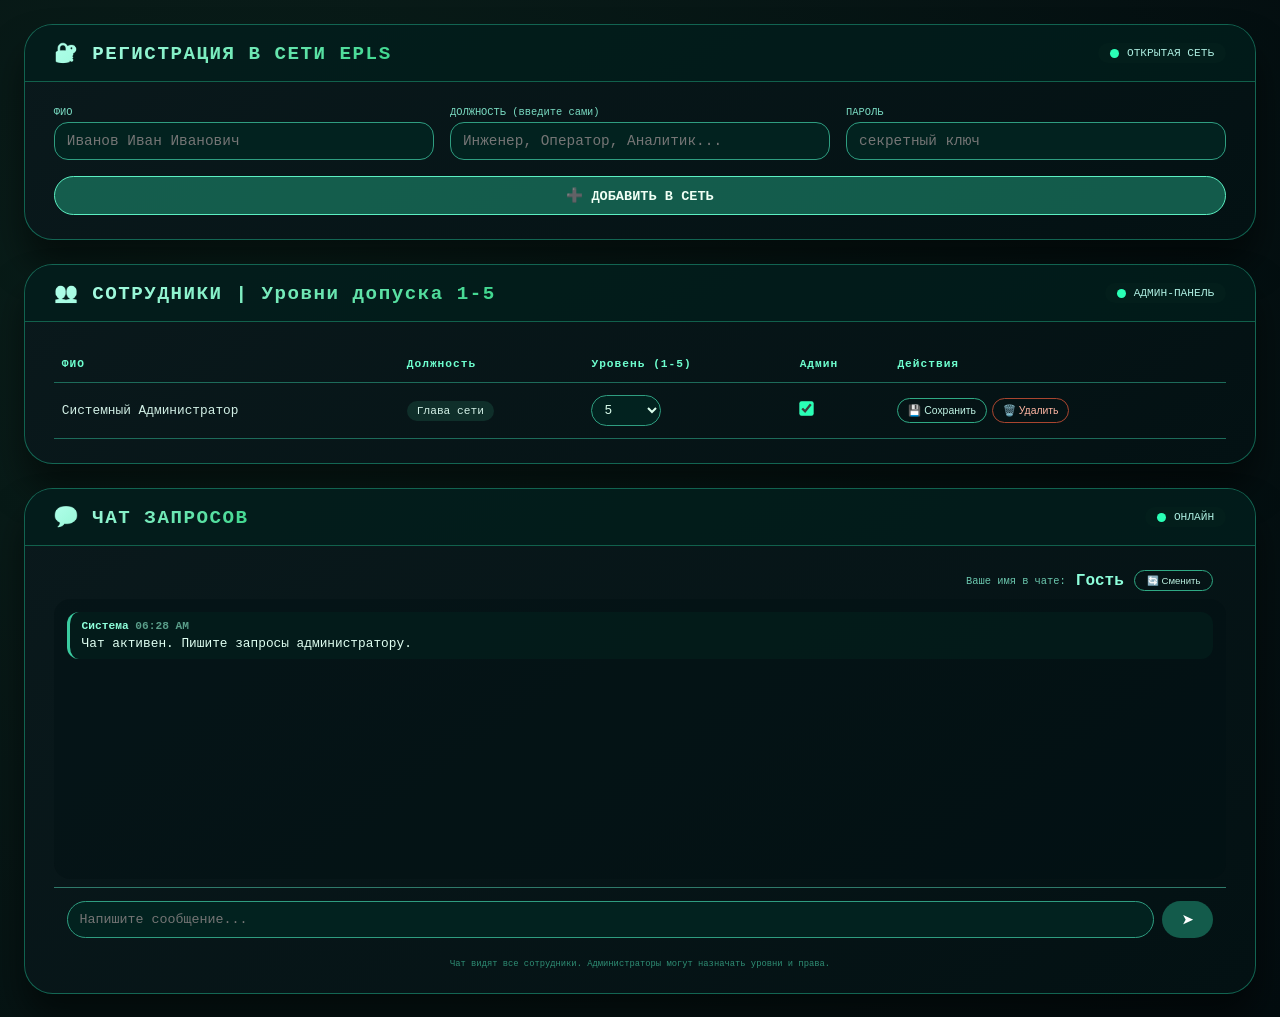
==== commit a79d8be3: "Add files via upload" ====
--- a/EPLS.html
+++ b/EPLS.html
@@ -3,13 +3,12 @@
 <head>
     <meta charset="UTF-8">
     <meta name="viewport" content="width=device-width, initial-scale=1.0, user-scalable=no">
-    <title>EPLS | Система авторизации сотрудников</title>
+    <title>EPLS | Корпоративная сеть</title>
     <style>
         * {
             margin: 0;
             padding: 0;
             box-sizing: border-box;
-            user-select: none;
         }
 
         body {
@@ -18,9 +17,8 @@
             display: flex;
             justify-content: center;
             align-items: center;
-            font-family: 'Segoe UI', 'Courier New', 'Fira Code', 'Monaco', monospace;
+            font-family: 'Segoe UI', 'Courier New', 'Fira Code', monospace;
             padding: 1.5rem;
-            position: relative;
             animation: bgPulse 8s ease-in-out infinite;
         }
 
@@ -29,308 +27,264 @@
             50% { background: radial-gradient(circle at 70% 60%, #0e2a24, #021010); }
         }
 
-        /* Основной контейнер */
-        .epls-container {
-            max-width: 900px;
+        .dashboard {
+            max-width: 1400px;
             width: 100%;
-        }
-
-        /* Терминал */
-        .epuls-panel {
-            width: 100%;
+            display: flex;
+            flex-direction: column;
+            gap: 1.5rem;
+        }
+
+        .card {
             background: linear-gradient(145deg, #0a191c 0%, #031113 100%);
-            border-radius: 2rem;
-            box-shadow: 0 25px 45px rgba(0, 0, 0, 0.6), 0 0 0 2px rgba(20, 130, 100, 0.25);
-            backdrop-filter: blur(1px);
+            border-radius: 1.8rem;
             border: 1px solid rgba(30, 180, 140, 0.5);
-            transition: filter 0.2s;
-        }
-
-        .ep-header {
-            padding: 1rem 2rem;
+            box-shadow: 0 25px 35px rgba(0, 0, 0, 0.5);
+            overflow: hidden;
+        }
+
+        .card-header {
+            padding: 1rem 1.8rem;
+            background: rgba(0, 30, 28, 0.7);
             border-bottom: 1px solid rgba(40, 200, 150, 0.4);
-            background: rgba(0, 30, 28, 0.7);
-            border-radius: 2rem 2rem 0 0;
             display: flex;
             justify-content: space-between;
             align-items: center;
             flex-wrap: wrap;
-            gap: 0.5rem;
-        }
-
-        .sys-badge {
-            display: flex;
-            align-items: center;
-            gap: 12px;
-        }
-
-        .sys-icon {
-            font-size: 1.8rem;
-            animation: iconPulse 2s ease-in-out infinite;
-        }
-
-        @keyframes iconPulse {
-            0%, 100% { filter: drop-shadow(0 0 3px #1ccfaa); transform: scale(1); }
-            50% { filter: drop-shadow(0 0 10px #3effc3); transform: scale(1.05); }
-        }
-
-        .sys-title {
-            font-size: 1.3rem;
+            gap: 0.8rem;
+        }
+
+        .card-header h2 {
+            font-size: 1.2rem;
             font-weight: 600;
-            letter-spacing: 2px;
             background: linear-gradient(135deg, #b0ffea, #3dd68c);
             background-clip: text;
             -webkit-background-clip: text;
             color: transparent;
-        }
-
-        .status-led {
+            letter-spacing: 1.5px;
+        }
+
+        .badge-led {
             display: flex;
             align-items: center;
             gap: 8px;
             font-size: 0.7rem;
             background: #031e1b;
-            padding: 5px 12px;
+            padding: 4px 12px;
             border-radius: 30px;
             color: #adeee1;
         }
 
         .led {
-            width: 10px;
-            height: 10px;
+            width: 9px;
+            height: 9px;
+            background-color: #2affb6;
             border-radius: 50%;
-            background-color: #2affb6;
-            animation: blink 1s step-end infinite;
-        }
-
-        .ep-content {
-            padding: 2rem;
-        }
-
-        /* Форма регистрации */
-        .register-form {
-            background: rgba(2, 16, 18, 0.7);
-            backdrop-filter: blur(5px);
-            border-radius: 1.5rem;
-            padding: 1.8rem;
-            border: 1px solid #1d8a73;
-            margin-bottom: 2rem;
-        }
-
-        .form-title {
-            font-size: 1.2rem;
-            color: #3effbc;
-            margin-bottom: 1.5rem;
-            text-align: center;
-            letter-spacing: 2px;
-        }
-
-        .form-group {
-            margin-bottom: 1.2rem;
-        }
-
-        .form-group label {
+            animation: pulseGreen 1.5s infinite;
+        }
+
+        @keyframes pulseGreen {
+            0% { opacity: 0.4; }
+            100% { opacity: 1; }
+        }
+
+        .card-content {
+            padding: 1.5rem 1.8rem;
+        }
+
+        .reg-grid {
+            display: flex;
+            flex-wrap: wrap;
+            gap: 1rem;
+            margin-bottom: 0.5rem;
+        }
+
+        .reg-field {
+            flex: 1;
+            min-width: 180px;
+        }
+
+        .reg-field label {
+            font-size: 0.65rem;
+            color: #7adbc2;
             display: block;
-            font-size: 0.7rem;
-            color: #7adbc2;
-            margin-bottom: 5px;
-            letter-spacing: 1px;
-        }
-
-        .form-group input, .form-group select {
+            margin-bottom: 4px;
+        }
+
+        .reg-field input {
             width: 100%;
             background: #02221f;
             border: 1px solid #2f9d80;
-            padding: 12px 16px;
-            border-radius: 12px;
-            font-size: 0.95rem;
-            font-family: 'Courier New', monospace;
+            padding: 10px 12px;
+            border-radius: 14px;
+            font-size: 0.9rem;
+            font-family: monospace;
             color: #dcffee;
             outline: none;
-            transition: 0.2s;
-        }
-
-        .form-group input:focus, .form-group select:focus {
+        }
+
+        .reg-field input:focus {
             border-color: #7aeecb;
-            box-shadow: 0 0 10px #36e0b0;
-        }
-
-        .form-group select option {
-            background: #02221f;
-            color: #dcffee;
-        }
-
-        .form-row {
-            display: flex;
-            gap: 1rem;
-            flex-wrap: wrap;
-        }
-
-        .form-row .form-group {
-            flex: 1;
-        }
-
-        .submit-btn {
+            box-shadow: 0 0 8px #36e0b0;
+        }
+
+        .btn-primary {
             background: #1b7b63b3;
             border: 1px solid #5cefc2;
-            padding: 12px 24px;
+            padding: 10px 20px;
             border-radius: 40px;
             font-family: monospace;
             font-weight: bold;
-            font-size: 0.9rem;
             color: #f0fff5;
             cursor: pointer;
+            transition: 0.2s;
+            font-size: 0.85rem;
             width: 100%;
-            transition: all 0.2s;
-            margin-top: 0.5rem;
-        }
-
-        .submit-btn:hover {
+            margin-top: 8px;
+        }
+
+        .btn-primary:hover {
             background: #259e7ed9;
             box-shadow: 0 0 12px #27e6b0;
-            transform: scale(1.01);
-        }
-
-        /* Список сотрудников */
-        .employees-section {
-            background: rgba(2, 16, 18, 0.5);
-            border-radius: 1.5rem;
-            padding: 1.5rem;
-            border: 1px solid #1d8a73;
-        }
-
-        .section-title {
-            font-size: 1rem;
-            color: #3effbc;
-            margin-bottom: 1rem;
-            display: flex;
-            justify-content: space-between;
-            align-items: center;
-            flex-wrap: wrap;
-            gap: 10px;
-        }
-
-        .employees-list {
-            max-height: 300px;
-            overflow-y: auto;
-        }
-
-        .employee-card {
-            background: #041f1bb3;
-            border-radius: 12px;
-            padding: 12px 15px;
-            margin-bottom: 8px;
-            border-left: 3px solid #32b894;
-            display: flex;
-            justify-content: space-between;
-            align-items: center;
-            flex-wrap: wrap;
-            gap: 10px;
-            transition: 0.2s;
-        }
-
-        .employee-card:hover {
-            background: #06352eb3;
-            transform: translateX(3px);
-        }
-
-        .employee-info {
-            flex: 2;
-        }
-
-        .employee-name {
-            font-weight: bold;
-            color: #e1fff0;
-            font-size: 0.95rem;
-        }
-
-        .employee-meta {
-            display: flex;
-            gap: 15px;
+        }
+
+        .employees-table-wrapper {
+            overflow-x: auto;
+        }
+
+        .emp-table {
+            width: 100%;
+            border-collapse: collapse;
+            font-size: 0.8rem;
+        }
+
+        .emp-table th, .emp-table td {
+            padding: 12px 8px;
+            text-align: left;
+            border-bottom: 1px solid #1d6b5a;
+            color: #d2f0e6;
+        }
+
+        .emp-table th {
+            color: #6effcf;
+            font-weight: 600;
             font-size: 0.7rem;
-            color: #7adbc2;
-            margin-top: 4px;
-            flex-wrap: wrap;
-        }
-
-        .employee-controls {
-            display: flex;
-            gap: 8px;
-            align-items: center;
-            flex-wrap: wrap;
+            letter-spacing: 1px;
         }
 
         .level-select {
             background: #02221f;
             border: 1px solid #2f9d80;
-            padding: 5px 8px;
+            padding: 6px 8px;
             border-radius: 20px;
-            font-size: 0.7rem;
             font-family: monospace;
+            font-size: 0.8rem;
             color: #dcffee;
-        }
-
-        .role-select {
-            background: #02221f;
-            border: 1px solid #2f9d80;
-            padding: 5px 8px;
-            border-radius: 20px;
-            font-size: 0.7rem;
-            font-family: monospace;
-            color: #dcffee;
-        }
-
-        .save-user-btn {
+            width: 70px;
+        }
+
+        .admin-checkbox {
+            transform: scale(1.1);
+            accent-color: #2affb6;
+            cursor: pointer;
+        }
+
+        .save-level-btn, .toggle-admin-btn {
             background: transparent;
             border: 1px solid #2fa984;
-            padding: 5px 12px;
+            padding: 5px 10px;
             border-radius: 20px;
             font-size: 0.65rem;
             color: #c0f3e4;
             cursor: pointer;
-            transition: 0.2s;
-        }
-
-        .save-user-btn:hover {
-            background: #1b6e5a60;
-            border-color: #6affcf;
-        }
-
-        .delete-user-btn {
+            margin-right: 5px;
+        }
+
+        .delete-btn {
             background: transparent;
             border: 1px solid #a9452f;
-            padding: 5px 12px;
+            padding: 5px 10px;
             border-radius: 20px;
             font-size: 0.65rem;
             color: #ffb7a4;
             cursor: pointer;
-            transition: 0.2s;
-        }
-
-        .delete-user-btn:hover {
-            background: #6e2e1b60;
-            border-color: #ff7a5e;
-        }
-
-        .user-status {
-            font-size: 0.6rem;
-            padding: 3px 8px;
+        }
+
+        .role-badge {
+            background: #0f2f2a;
+            padding: 4px 10px;
             border-radius: 20px;
-            background: #0a2a25;
-        }
-
-        .status-active {
-            color: #3effbc;
-        }
-
-        .empty-list {
+            font-size: 0.7rem;
+            display: inline-block;
+        }
+
+        /* Чат */
+        .chat-messages {
+            height: 280px;
+            overflow-y: auto;
+            padding: 0.8rem;
+            display: flex;
+            flex-direction: column;
+            gap: 10px;
+            background: rgba(2, 16, 18, 0.4);
+            border-radius: 1rem;
+        }
+
+        .message {
+            background: #031f1cb3;
+            border-left: 3px solid #3bcba0;
+            border-radius: 12px;
+            padding: 8px 12px;
+            font-size: 0.8rem;
+        }
+
+        .message .author {
+            color: #8effdb;
+            font-weight: bold;
+            font-size: 0.7rem;
+        }
+
+        .message .text {
+            color: #e0fff2;
+            word-break: break-word;
+            margin-top: 4px;
+        }
+
+        .chat-input-area {
+            display: flex;
+            gap: 8px;
+            padding: 0.8rem;
+            border-top: 1px solid #2f7a6a;
+            margin-top: 0.5rem;
+        }
+
+        .chat-input {
+            flex: 1;
+            background: #02221f;
+            border: 1px solid #2f9d80;
+            padding: 10px 12px;
+            border-radius: 28px;
+            font-family: monospace;
+            color: #dcffee;
+            outline: none;
+        }
+
+        .chat-send {
+            background: #1b7b63b3;
+            border: none;
+            padding: 0 20px;
+            border-radius: 40px;
+            color: white;
+            font-weight: bold;
+            cursor: pointer;
+        }
+
+        .empty-chat {
             text-align: center;
             color: #5aa694;
             padding: 20px;
-            font-size: 0.8rem;
-        }
-
-        /* Всплывающие уведомления */
+        }
+
         .toast {
             position: fixed;
             bottom: 30px;
@@ -340,342 +294,392 @@
             backdrop-filter: blur(12px);
             border-left: 4px solid #4bffc3;
             border-radius: 20px;
-            padding: 12px 24px;
-            font-size: 0.85rem;
+            padding: 10px 22px;
+            font-size: 0.8rem;
             color: #e1ffef;
-            z-index: 1100;
-            animation: slideUp 0.25s ease-out;
+            z-index: 1200;
+            white-space: nowrap;
+        }
+
+        .footer-note {
+            font-size: 0.55rem;
             text-align: center;
-            white-space: nowrap;
-        }
-
-        @keyframes slideUp {
-            from { opacity: 0; transform: translateX(-50%) translateY(20px); }
-            to { opacity: 1; transform: translateX(-50%) translateY(0); }
-        }
-
-        .footer {
-            margin-top: 1.5rem;
-            text-align: center;
-            font-size: 0.55rem;
             color: #2e8d74;
-        }
-
-        ::-webkit-scrollbar {
-            width: 6px;
-        }
-
-        ::-webkit-scrollbar-track {
-            background: #031e1b;
-            border-radius: 10px;
-        }
-
-        ::-webkit-scrollbar-thumb {
-            background: #2e9f85;
-            border-radius: 10px;
-        }
-
-        @media (max-width: 650px) {
-            .ep-content { padding: 1.2rem; }
-            .employee-card { flex-direction: column; align-items: stretch; }
-            .employee-controls { justify-content: flex-start; }
+            margin-top: 0.5rem;
+        }
+
+        .author-bar {
+            display: flex;
+            justify-content: flex-end;
+            padding: 0 0.8rem 0.5rem;
+            gap: 10px;
+            align-items: center;
+        }
+
+        .change-author-btn {
+            background: transparent;
+            border: 1px solid #2fa984;
+            padding: 4px 12px;
+            border-radius: 30px;
+            font-size: 0.6rem;
+            color: #bbf0e0;
+            cursor: pointer;
+        }
+
+        @media (max-width: 850px) {
+            .card-content { padding: 1rem; }
+            .emp-table th, .emp-table td { font-size: 0.7rem; }
             .toast { white-space: normal; width: 90%; text-align: center; }
         }
     </style>
 </head>
 <body>
-
-<div class="epls-container">
-    <div class="epuls-panel" id="eplsPanel">
-        <div class="ep-header">
-            <div class="sys-badge">
-                <span class="sys-icon">⚡⎔</span>
-                <span class="sys-title">EPLS // Управление персоналом</span>
-            </div>
-            <div class="status-led">
-                <span class="led"></span>
-                <span>СЕТЬ АКТИВНА</span>
-            </div>
+<div class="dashboard">
+    <!-- Регистрация нового сотрудника -->
+    <div class="card">
+        <div class="card-header">
+            <h2>🔐 РЕГИСТРАЦИЯ В СЕТИ EPLS</h2>
+            <div class="badge-led"><span class="led"></span> ОТКРЫТАЯ СЕТЬ</div>
         </div>
-
-        <div class="ep-content">
-            <!-- Форма регистрации нового сотрудника -->
-            <div class="register-form">
-                <div class="form-title">🔐 РЕГИСТРАЦИЯ СОТРУДНИКА</div>
-                <div class="form-row">
-                    <div class="form-group">
-                        <label>ФИО</label>
-                        <input type="text" id="fullName" placeholder="Иванов Иван Иванович" autocomplete="off">
-                    </div>
-                    <div class="form-group">
-                        <label>Должность</label>
-                        <input type="text" id="position" placeholder="Инженер, Оператор, Аналитик..." autocomplete="off">
-                    </div>
+        <div class="card-content">
+            <div class="reg-grid">
+                <div class="reg-field">
+                    <label>ФИО</label>
+                    <input type="text" id="regFullname" placeholder="Иванов Иван Иванович" autocomplete="off">
                 </div>
-                <div class="form-group">
-                    <label>Пароль доступа</label>
-                    <input type="password" id="password" placeholder="Введите пароль" autocomplete="off">
+                <div class="reg-field">
+                    <label>ДОЛЖНОСТЬ (введите сами)</label>
+                    <input type="text" id="regPosition" placeholder="Инженер, Оператор, Аналитик..." autocomplete="off">
                 </div>
-                <button class="submit-btn" id="registerBtn">➕ ДОБАВИТЬ В СЕТЬ</button>
-            </div>
-
-            <!-- Список сотрудников (админ-панель) -->
-            <div class="employees-section">
-                <div class="section-title">
-                    <span>📋 СОТРУДНИКИ В СЕТИ</span>
-                    <span style="font-size: 0.65rem;" id="employeeCount">0 человек</span>
-                </div>
-                <div class="employees-list" id="employeesList">
-                    <div class="empty-list">Нет добавленных сотрудников</div>
+                <div class="reg-field">
+                    <label>ПАРОЛЬ</label>
+                    <input type="password" id="regPassword" placeholder="секретный ключ" autocomplete="off">
                 </div>
             </div>
+            <button class="btn-primary" id="registerBtn">➕ ДОБАВИТЬ В СЕТЬ</button>
         </div>
-
-        <div class="footer">
-            EPLS | Сеть сотрудников — управление уровнями допуска и должностями
+    </div>
+
+    <!-- Админ-панель: список сотрудников, уровни 1-5, назначение админов -->
+    <div class="card">
+        <div class="card-header">
+            <h2>👥 СОТРУДНИКИ | Уровни допуска 1-5</h2>
+            <div class="badge-led"><span class="led"></span> АДМИН-ПАНЕЛЬ</div>
+        </div>
+        <div class="card-content employees-table-wrapper">
+            <table class="emp-table" id="empTable">
+                <thead>
+                    <tr><th>ФИО</th><th>Должность</th><th>Уровень (1-5)</th><th>Админ</th><th>Действия</th></tr>
+                </thead>
+                <tbody id="empTableBody"></tbody>
+            </table>
+        </div>
+    </div>
+
+    <!-- Чат -->
+    <div class="card">
+        <div class="card-header">
+            <h2>💬 ЧАТ ЗАПРОСОВ</h2>
+            <div class="badge-led"><span class="led"></span> ОНЛАЙН</div>
+        </div>
+        <div class="card-content">
+            <div class="author-bar">
+                <span style="font-size:0.65rem; color:#6bc7ae;">Ваше имя в чате:</span>
+                <span id="currentAuthorName" style="color:#8effdb; font-weight:bold;">—</span>
+                <button class="change-author-btn" id="changeAuthorBtn">🔄 Сменить</button>
+            </div>
+            <div id="chatMessages" class="chat-messages">
+                <div class="empty-chat">Загрузка чата...</div>
+            </div>
+            <div class="chat-input-area">
+                <input type="text" id="chatInput" class="chat-input" placeholder="Напишите сообщение...">
+                <button id="sendChatBtn" class="chat-send">➤</button>
+            </div>
+            <div class="footer-note">Чат видят все сотрудники. Администраторы могут назначать уровни и права.</div>
         </div>
     </div>
 </div>
 
 <script>
-    (function() {
-        // Ключ для localStorage
-        const STORAGE_KEY = 'epls_employees';
-
-        // Загрузка сотрудников из localStorage
-        let employees = [];
-
-        function loadEmployees() {
-            const saved = localStorage.getItem(STORAGE_KEY);
-            if (saved) {
-                try {
-                    employees = JSON.parse(saved);
-                } catch(e) { employees = []; }
+    // ========== ХРАНИЛИЩЕ ==========
+    const STORAGE_EMPLOYEES = 'epls_network_v3';
+    const STORAGE_CHAT = 'epls_chat_v3';
+
+    let employees = [];
+    let chatMessages = [];
+
+    // ---- инициализация с демо-админом ----
+    function loadData() {
+        const storedEmp = localStorage.getItem(STORAGE_EMPLOYEES);
+        if (storedEmp) {
+            try {
+                employees = JSON.parse(storedEmp);
+            } catch(e) { employees = []; }
+        }
+        if (!employees || employees.length === 0) {
+            employees = [
+                { id: "admin_main", fullName: "Системный Администратор", position: "Глава сети", password: "admin123", level: 5, isAdmin: true }
+            ];
+            saveEmployees();
+        }
+        // нормализация
+        employees.forEach(emp => {
+            if (typeof emp.level !== 'number') emp.level = 1;
+            if (emp.level < 1) emp.level = 1;
+            if (emp.level > 5) emp.level = 5;
+            if (emp.isAdmin === undefined) emp.isAdmin = false;
+            if (!emp.position) emp.position = "Сотрудник";
+        });
+
+        const storedChat = localStorage.getItem(STORAGE_CHAT);
+        if (storedChat) {
+            try {
+                chatMessages = JSON.parse(storedChat);
+            } catch(e) { chatMessages = []; }
+        }
+        if (!chatMessages || chatMessages.length === 0) {
+            chatMessages = [{ id: "init", author: "Система", text: "Чат активен. Пишите запросы администратору.", timestamp: Date.now() }];
+            saveChat();
+        }
+    }
+
+    function saveEmployees() {
+        localStorage.setItem(STORAGE_EMPLOYEES, JSON.stringify(employees));
+        renderEmployeesTable();
+    }
+
+    function saveChat() {
+        localStorage.setItem(STORAGE_CHAT, JSON.stringify(chatMessages));
+        renderChat();
+    }
+
+    function showToast(msg, isErr = false) {
+        const existing = document.querySelector('.toast');
+        if(existing) existing.remove();
+        const toast = document.createElement('div');
+        toast.className = 'toast';
+        toast.style.borderLeftColor = isErr ? '#ff7a5e' : '#4bffc3';
+        toast.innerText = msg;
+        document.body.appendChild(toast);
+        setTimeout(() => {
+            toast.style.opacity = '0';
+            setTimeout(() => toast.remove(), 500);
+        }, 3000);
+    }
+
+    function generateId() {
+        return Date.now().toString(36) + Math.random().toString(36).substr(2, 6);
+    }
+
+    // Регистрация: ФИО, Должность (пользовательская), пароль
+    function registerEmployee(fullName, positionRaw, password) {
+        if (!fullName.trim()) { showToast("❌ Введите ФИО", true); return false; }
+        if (!positionRaw.trim()) { showToast("❌ Введите должность", true); return false; }
+        if (!password.trim()) { showToast("❌ Введите пароль", true); return false; }
+        const exists = employees.find(emp => emp.fullName.toLowerCase() === fullName.trim().toLowerCase());
+        if (exists) { showToast("❌ Сотрудник с таким ФИО уже есть", true); return false; }
+
+        const newEmp = {
+            id: generateId(),
+            fullName: fullName.trim(),
+            position: positionRaw.trim(),      // должность, введённая пользователем
+            password: password.trim(),
+            level: 1,                         // начальный уровень 1
+            isAdmin: false,
+            registeredAt: Date.now()
+        };
+        employees.push(newEmp);
+        saveEmployees();
+        showToast(`✅ ${fullName} добавлен. Уровень допуска: 1 (администратор может повысить)`);
+        return true;
+    }
+
+    function deleteEmployee(id) {
+        const emp = employees.find(e => e.id === id);
+        if (!emp) return;
+        if (emp.fullName === "Системный Администратор" && emp.isAdmin) {
+            showToast("❌ Нельзя удалить главного администратора", true);
+            return;
+        }
+        if (confirm(`Удалить ${emp.fullName} из сети?`)) {
+            employees = employees.filter(e => e.id !== id);
+            saveEmployees();
+            showToast(`🗑️ ${emp.fullName} удалён`);
+        }
+    }
+
+    // Обновление уровня (1-5) и флага администратора
+    function updateEmployee(id, newLevel, newAdminFlag) {
+        const emp = employees.find(e => e.id === id);
+        if (!emp) return;
+        if (emp.fullName === "Системный Администратор" && emp.isAdmin && newAdminFlag === false) {
+            showToast("❌ Нельзя снять админку с главного администратора", true);
+            return;
+        }
+        let levelNum = parseInt(newLevel, 10);
+        if (isNaN(levelNum)) levelNum = 1;
+        levelNum = Math.min(5, Math.max(1, levelNum));
+        emp.level = levelNum;
+        emp.isAdmin = (newAdminFlag === true || newAdminFlag === "true");
+        saveEmployees();
+        showToast(`📌 ${emp.fullName}: уровень ${emp.level}, админ: ${emp.isAdmin ? "ДА" : "НЕТ"}`);
+    }
+
+    // Отрисовка таблицы
+    function renderEmployeesTable() {
+        const tbody = document.getElementById('empTableBody');
+        if (!tbody) return;
+        if (!employees.length) {
+            tbody.innerHTML = `<tr><td colspan="5" style="text-align:center">Нет сотрудников</td></tr>`;
+            return;
+        }
+        tbody.innerHTML = '';
+        employees.forEach(emp => {
+            const row = tbody.insertRow();
+            // ФИО
+            const cellName = row.insertCell(0);
+            cellName.innerText = emp.fullName;
+            // Должность (только для чтения, то что ввел пользователь)
+            const cellPos = row.insertCell(1);
+            cellPos.innerHTML = `<span class="role-badge">${escapeHtml(emp.position)}</span>`;
+            // Уровень 1-5 select
+            const cellLevel = row.insertCell(2);
+            const selectLevel = document.createElement('select');
+            selectLevel.className = 'level-select';
+            for (let i = 1; i <= 5; i++) {
+                const opt = document.createElement('option');
+                opt.value = i;
+                opt.textContent = i;
+                if (emp.level === i) opt.selected = true;
+                selectLevel.appendChild(opt);
             }
-            if (!employees.length) {
-                // Демо-сотрудник для примера
-                employees = [
-                    {
-                        id: '1',
-                        fullName: 'Системный Администратор',
-                        position: 'Главный инженер',
-                        password: 'admin123',
-                        level: 'КРИТИЧЕСКИЙ',
-                        role: 'Руководитель отдела',
-                        createdAt: new Date().toISOString()
-                    }
-                ];
-                saveEmployees();
-            }
-            renderEmployees();
-        }
-
-        function saveEmployees() {
-            localStorage.setItem(STORAGE_KEY, JSON.stringify(employees));
-            updateCount();
-        }
-
-        function updateCount() {
-            const countSpan = document.getElementById('employeeCount');
-            if (countSpan) countSpan.innerText = employees.length + ' человек';
-        }
-
-        function showToast(message, isError = false) {
-            const existing = document.querySelector('.toast');
-            if(existing) existing.remove();
-            const toast = document.createElement('div');
-            toast.className = 'toast';
-            toast.style.borderLeftColor = isError ? '#ff7a5e' : '#4bffc3';
-            toast.innerHTML = message;
-            document.body.appendChild(toast);
-            setTimeout(() => {
-                toast.style.opacity = '0';
-                setTimeout(() => toast.remove(), 500);
-            }, 3000);
-        }
-
-        function generateId() {
-            return Date.now().toString(36) + Math.random().toString(36).substr(2);
-        }
-
-        function addEmployee(fullName, position, password) {
-            if (!fullName.trim()) {
-                showToast('❌ Введите ФИО', true);
-                return false;
-            }
-            if (!position.trim()) {
-                showToast('❌ Введите должность', true);
-                return false;
-            }
-            if (!password.trim()) {
-                showToast('❌ Введите пароль', true);
-                return false;
-            }
-
-            // Проверка на уникальность ФИО
-            const existing = employees.find(emp => emp.fullName.toLowerCase() === fullName.trim().toLowerCase());
-            if (existing) {
-                showToast('❌ Сотрудник с таким ФИО уже существует', true);
-                return false;
-            }
-
-            const newEmployee = {
-                id: generateId(),
-                fullName: fullName.trim(),
-                position: position.trim(),
-                password: password.trim(),
-                level: 'НАЧАЛЬНЫЙ',      // Уровень допуска по умолчанию
-                role: 'Сотрудник',        // Должность в иерархии
-                createdAt: new Date().toISOString()
+            // Чекбокс админ
+            const cellAdmin = row.insertCell(3);
+            const adminCheck = document.createElement('input');
+            adminCheck.type = 'checkbox';
+            adminCheck.className = 'admin-checkbox';
+            adminCheck.checked = emp.isAdmin === true;
+            // Кнопка сохранить изменения
+            const cellActions = row.insertCell(4);
+            const saveBtn = document.createElement('button');
+            saveBtn.innerText = '💾 Сохранить';
+            saveBtn.className = 'save-level-btn';
+            saveBtn.onclick = () => {
+                updateEmployee(emp.id, selectLevel.value, adminCheck.checked);
             };
-
-            employees.push(newEmployee);
-            saveEmployees();
-            renderEmployees();
-            showToast(`✅ ${fullName} добавлен в сеть. Уровень: НАЧАЛЬНЫЙ`);
-            return true;
-        }
-
-        function deleteEmployee(id) {
-            const employee = employees.find(emp => emp.id === id);
-            if (employee && confirm(`Удалить сотрудника "${employee.fullName}" из сети?`)) {
-                employees = employees.filter(emp => emp.id !== id);
-                saveEmployees();
-                renderEmployees();
-                showToast(`🗑️ Сотрудник удалён`);
-            }
-        }
-
-        function updateEmployee(id, newLevel, newRole) {
-            const employee = employees.find(emp => emp.id === id);
-            if (employee) {
-                employee.level = newLevel;
-                employee.role = newRole;
-                saveEmployees();
-                renderEmployees();
-                showToast(`📌 ${employee.fullName}: уровень "${newLevel}", должность "${newRole}"`);
-            }
-        }
-
-        function renderEmployees() {
-            const container = document.getElementById('employeesList');
-            if (!container) return;
-
-            if (employees.length === 0) {
-                container.innerHTML = '<div class="empty-list">Нет добавленных сотрудников</div>';
-                updateCount();
-                return;
-            }
-
-            container.innerHTML = '';
-            employees.forEach(emp => {
-                const card = document.createElement('div');
-                card.className = 'employee-card';
-
-                // Информация о сотруднике
-                const infoDiv = document.createElement('div');
-                infoDiv.className = 'employee-info';
-                infoDiv.innerHTML = `
-                    <div class="employee-name">${escapeHtml(emp.fullName)}</div>
-                    <div class="employee-meta">
-                        <span>📌 ${escapeHtml(emp.position)}</span>
-                        <span>🔐 Пароль: ${'•'.repeat(Math.min(emp.password.length, 8))}</span>
-                        <span>🆔 ID: ${emp.id.slice(-6)}</span>
-                    </div>
-                `;
-
-                // Управление уровнями и должностями
-                const controlsDiv = document.createElement('div');
-                controlsDiv.className = 'employee-controls';
-
-                // Выбор уровня допуска
-                const levelSelect = document.createElement('select');
-                levelSelect.className = 'level-select';
-                const levels = ['НАЧАЛЬНЫЙ', 'БАЗОВЫЙ', 'ПОВЫШЕННЫЙ', 'ВЫСОКИЙ', 'КРИТИЧЕСКИЙ'];
-                levels.forEach(lvl => {
-                    const option = document.createElement('option');
-                    option.value = lvl;
-                    option.textContent = lvl;
-                    if (emp.level === lvl) option.selected = true;
-                    levelSelect.appendChild(option);
-                });
-
-                // Выбор должности
-                const roleSelect = document.createElement('select');
-                roleSelect.className = 'role-select';
-                const roles = ['Сотрудник', 'Специалист', 'Ведущий специалист', 'Руководитель отдела', 'Зам. директора', 'Директор'];
-                roles.forEach(rl => {
-                    const option = document.createElement('option');
-                    option.value = rl;
-                    option.textContent = rl;
-                    if (emp.role === rl) option.selected = true;
-                    roleSelect.appendChild(option);
-                });
-
-                const saveBtn = document.createElement('button');
-                saveBtn.className = 'save-user-btn';
-                saveBtn.textContent = '💾 Сохранить';
-                saveBtn.onclick = () => {
-                    updateEmployee(emp.id, levelSelect.value, roleSelect.value);
-                };
-
-                const deleteBtn = document.createElement('button');
-                deleteBtn.className = 'delete-user-btn';
-                deleteBtn.textContent = '🗑️ Удалить';
-                deleteBtn.onclick = () => deleteEmployee(emp.id);
-
-                controlsDiv.appendChild(levelSelect);
-                controlsDiv.appendChild(roleSelect);
-                controlsDiv.appendChild(saveBtn);
-                controlsDiv.appendChild(deleteBtn);
-
-                card.appendChild(infoDiv);
-                card.appendChild(controlsDiv);
-                container.appendChild(card);
-            });
-
-            updateCount();
-        }
-
-        // Простая защита от XSS
-        function escapeHtml(str) {
-            if (!str) return '';
-            return str.replace(/[&<>]/g, function(m) {
-                if (m === '&') return '&amp;';
-                if (m === '<') return '&lt;';
-                if (m === '>') return '&gt;';
-                return m;
-            });
-        }
-
-        // Обработка регистрации
-        document.getElementById('registerBtn').addEventListener('click', () => {
-            const fullName = document.getElementById('fullName').value;
-            const position = document.getElementById('position').value;
-            const password = document.getElementById('password').value;
-            if (addEmployee(fullName, position, password)) {
-                document.getElementById('fullName').value = '';
-                document.getElementById('position').value = '';
-                document.getElementById('password').value = '';
-            }
+            const delBtn = document.createElement('button');
+            delBtn.innerText = '🗑️ Удалить';
+            delBtn.className = 'delete-btn';
+            delBtn.onclick = () => deleteEmployee(emp.id);
+            if (emp.fullName === "Системный Администратор" && emp.isAdmin) delBtn.disabled = true;
+            cellActions.appendChild(saveBtn);
+            cellActions.appendChild(delBtn);
+            cellLevel.appendChild(selectLevel);
+            cellAdmin.appendChild(adminCheck);
         });
-
-        // Добавим возможность нажать Enter
-        const inputs = ['fullName', 'position', 'password'];
-        inputs.forEach(id => {
-            const el = document.getElementById(id);
-            if (el) {
-                el.addEventListener('keypress', (e) => {
-                    if (e.key === 'Enter') {
-                        document.getElementById('registerBtn').click();
-                    }
-                });
-            }
+    }
+
+    // Чат
+    function addChatMessage(author, text) {
+        if (!text.trim()) return;
+        const newMsg = {
+            id: generateId(),
+            author: author.trim(),
+            text: text.trim(),
+            timestamp: Date.now()
+        };
+        chatMessages.push(newMsg);
+        if (chatMessages.length > 200) chatMessages = chatMessages.slice(-200);
+        saveChat();
+    }
+
+    function renderChat() {
+        const container = document.getElementById('chatMessages');
+        if (!container) return;
+        if (!chatMessages.length) {
+            container.innerHTML = '<div class="empty-chat">Нет сообщений. Напишите запрос.</div>';
+            return;
+        }
+        container.innerHTML = '';
+        chatMessages.forEach(msg => {
+            const msgDiv = document.createElement('div');
+            msgDiv.className = 'message';
+            const time = new Date(msg.timestamp).toLocaleTimeString([], {hour:'2-digit', minute:'2-digit'});
+            msgDiv.innerHTML = `<div class="author">${escapeHtml(msg.author)} <span style="color:#5a9e8a;">${time}</span></div>
+                                <div class="text">${escapeHtml(msg.text)}</div>`;
+            container.appendChild(msgDiv);
         });
-
-        // Загрузка данных при старте
-        loadEmployees();
-    })();
+        container.scrollTop = container.scrollHeight;
+    }
+
+    function escapeHtml(str) {
+        if (!str) return '';
+        return str.replace(/[&<>]/g, function(m) {
+            if (m === '&') return '&amp;';
+            if (m === '<') return '&lt;';
+            if (m === '>') return '&gt;';
+            return m;
+        });
+    }
+
+    // Имя в чате (храним в localStorage)
+    let chatAuthor = localStorage.getItem('epls_chat_author');
+    if (!chatAuthor) {
+        chatAuthor = prompt("Введите ваше имя для чата (ФИО или позывной):", "Сотрудник");
+        if (!chatAuthor) chatAuthor = "Гость";
+        localStorage.setItem('epls_chat_author', chatAuthor);
+    }
+    document.getElementById('currentAuthorName').innerText = chatAuthor;
+
+    document.getElementById('changeAuthorBtn').onclick = () => {
+        const newName = prompt("Новое имя в чате:", chatAuthor);
+        if (newName && newName.trim()) {
+            chatAuthor = newName.trim();
+            localStorage.setItem('epls_chat_author', chatAuthor);
+            document.getElementById('currentAuthorName').innerText = chatAuthor;
+            showToast(`Имя изменено на ${chatAuthor}`);
+        }
+    };
+
+    function sendMessage() {
+        const input = document.getElementById('chatInput');
+        const msg = input.value.trim();
+        if (!msg) return;
+        addChatMessage(chatAuthor, msg);
+        input.value = '';
+    }
+
+    // === СОБЫТИЯ ===
+    document.getElementById('registerBtn').addEventListener('click', () => {
+        const full = document.getElementById('regFullname').value;
+        const pos = document.getElementById('regPosition').value;
+        const pwd = document.getElementById('regPassword').value;
+        if (registerEmployee(full, pos, pwd)) {
+            document.getElementById('regFullname').value = '';
+            document.getElementById('regPosition').value = '';
+            document.getElementById('regPassword').value = '';
+        }
+    });
+    document.getElementById('sendChatBtn').addEventListener('click', sendMessage);
+    document.getElementById('chatInput').addEventListener('keypress', (e) => {
+        if (e.key === 'Enter') sendMessage();
+    });
+
+    // Слушаем изменения в localStorage (синхронизация между вкладками)
+    window.addEventListener('storage', (e) => {
+        if (e.key === STORAGE_EMPLOYEES) {
+            const newData = localStorage.getItem(STORAGE_EMPLOYEES);
+            if (newData) { employees = JSON.parse(newData); renderEmployeesTable(); }
+        }
+        if (e.key === STORAGE_CHAT) {
+            const newChat = localStorage.getItem(STORAGE_CHAT);
+            if (newChat) { chatMessages = JSON.parse(newChat); renderChat(); }
+        }
+    });
+
+    loadData();
+    renderEmployeesTable();
+    renderChat();
 </script>
 </body>
-</html>
+</html>
